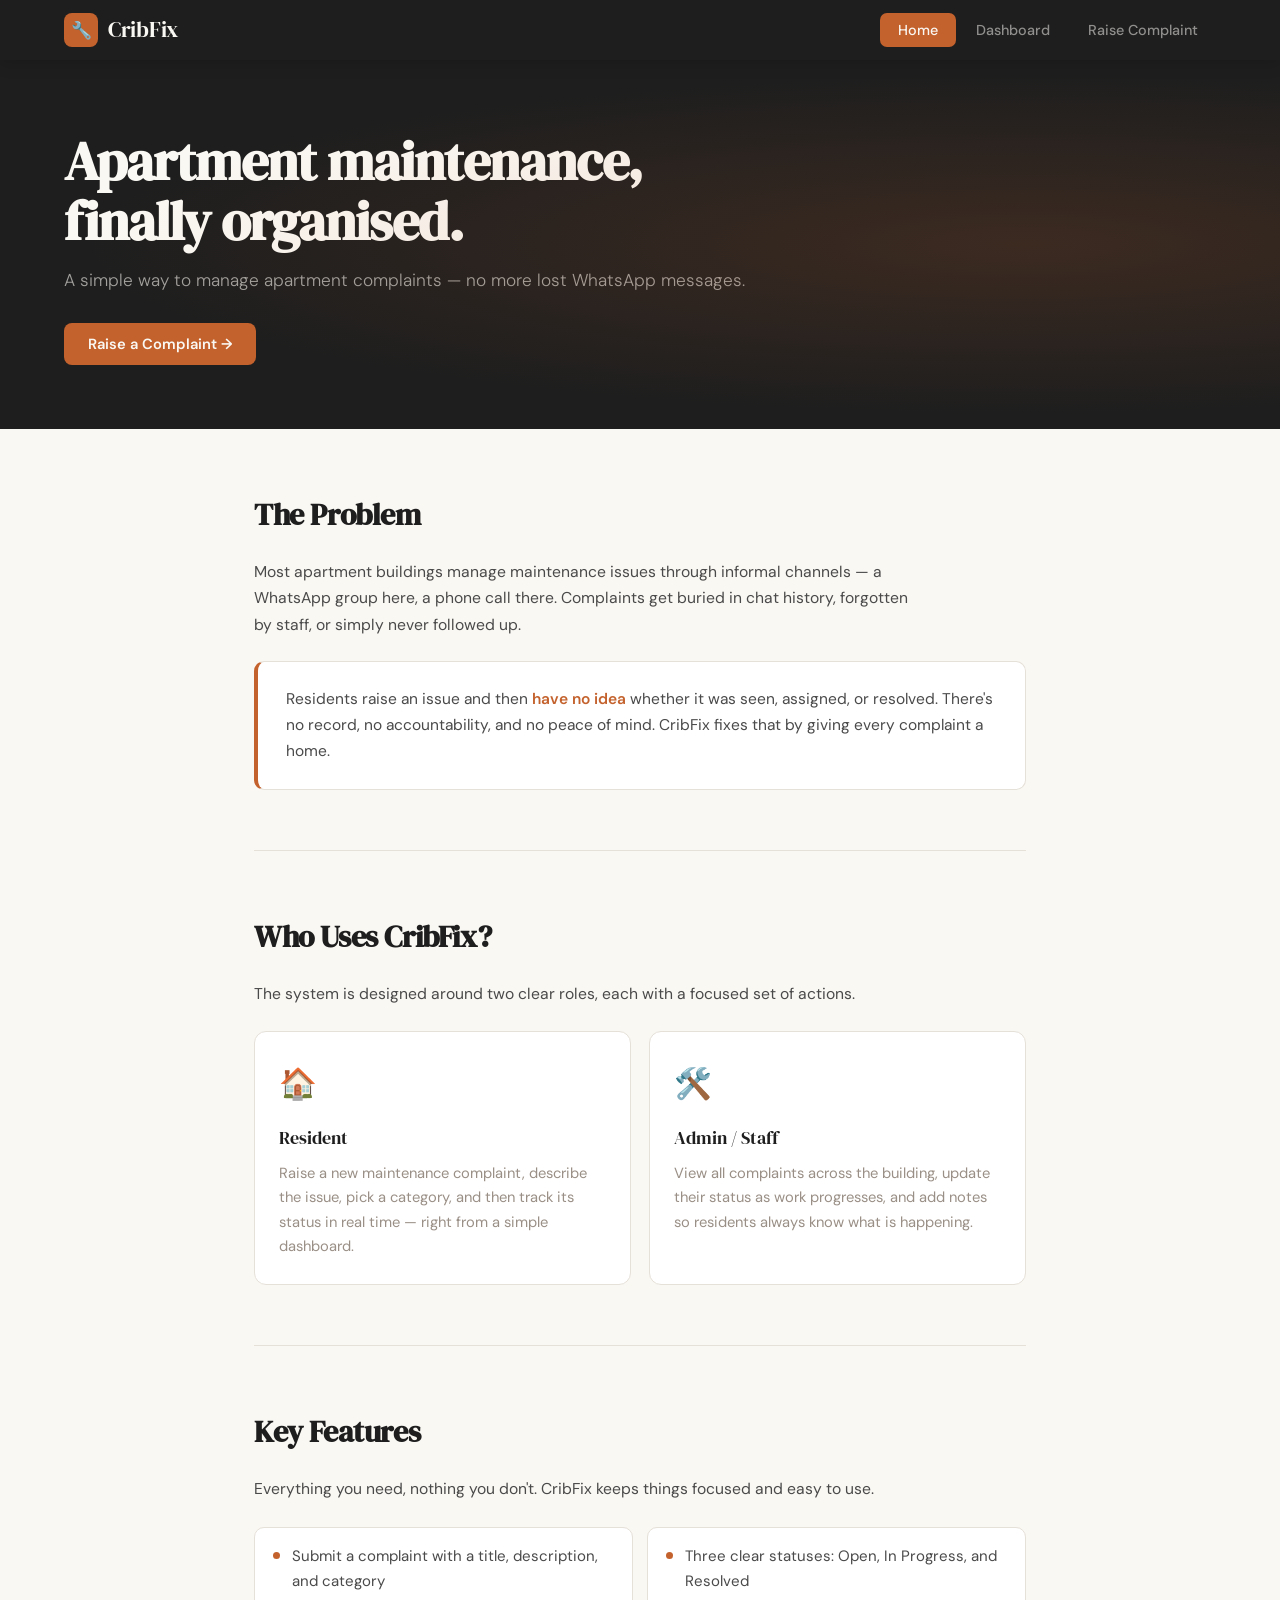
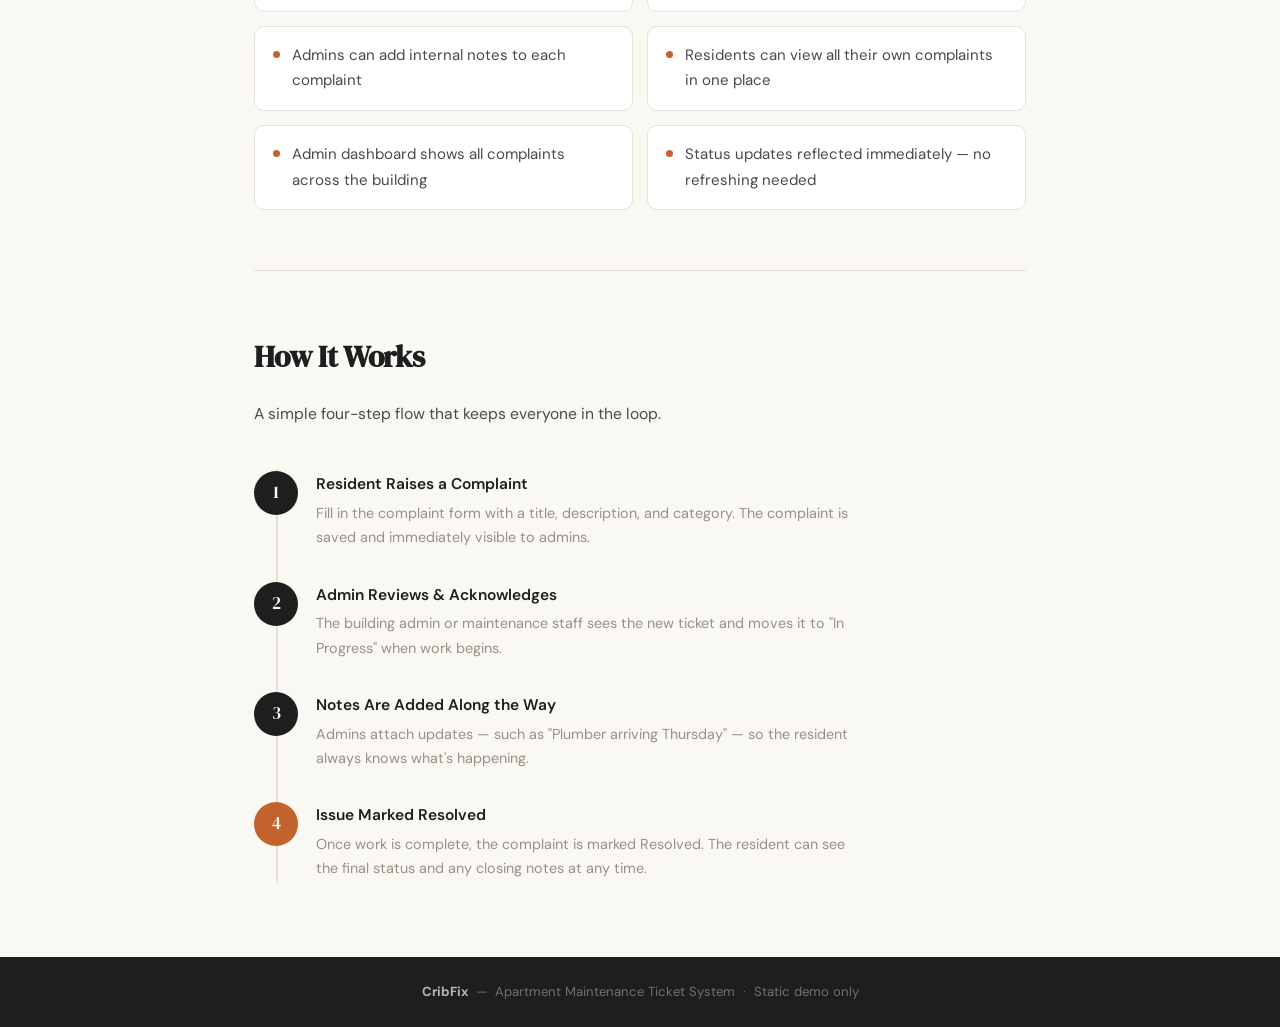
==== index.html @ f1bc872b "Update and rename .html to index.html" ====
<!DOCTYPE html>
<html lang="en">
<head>
  <meta charset="UTF-8"/>
  <meta name="viewport" content="width=device-width, initial-scale=1.0"/>
  <title>CribFix – Apartment Maintenance Ticket System</title>
  <link href="https://fonts.googleapis.com/css2?family=DM+Serif+Display:ital@0;1&family=DM+Sans:wght@300;400;500;600&display=swap" rel="stylesheet"/>
  <style>
    /* ── TOKENS ── */
    :root {
      --cream:          #FAF8F3;
      --charcoal:       #1E1E1E;
      --terracotta:     #C4622D;
      --muted:          #9A8F86;
      --light-border:   #E5E0D8;
      --white:          #ffffff;
      --open-bg:        #FFF3EE;  --open-text:     #C4622D;
      --progress-bg:    #FFF9E6;  --progress-text: #A07800;
      --resolved-bg:    #EFF7F2;  --resolved-text: #2E7D50;
      --nav-h:          60px;
    }

    *, *::before, *::after { box-sizing: border-box; margin: 0; padding: 0; }
    html { scroll-behavior: smooth; }
    body {
      font-family: 'DM Sans', sans-serif;
      background: var(--cream);
      color: var(--charcoal);
      line-height: 1.7;
      min-height: 100vh;
    }

    /* ══ STICKY TOPBAR ══ */
    .topbar {
      position: sticky; top: 0; z-index: 100;
      background: var(--charcoal);
      display: flex; align-items: center; justify-content: space-between;
      padding: 0 5%;
      height: var(--nav-h);
      box-shadow: 0 2px 16px rgba(0,0,0,0.18);
    }
    .topbar-brand {
      display: flex; align-items: center; gap: 10px;
      cursor: pointer; text-decoration: none;
    }
    .topbar-logo {
      width: 34px; height: 34px;
      background: var(--terracotta); border-radius: 8px;
      display: flex; align-items: center; justify-content: center;
      font-size: 17px; flex-shrink: 0;
    }
    .topbar-name {
      font-family: 'DM Serif Display', serif;
      font-size: 1.35rem; color: var(--cream); letter-spacing: -0.3px;
    }
    .nav-tabs { display: flex; gap: 2px; list-style: none; }
    .nav-tabs li button {
      background: none; border: none; cursor: pointer;
      font-family: 'DM Sans', sans-serif; font-size: 0.9rem; font-weight: 500;
      color: rgba(250,248,243,0.52);
      padding: 8px 18px; border-radius: 7px;
      transition: background 0.18s, color 0.18s;
    }
    .nav-tabs li button:hover { background: rgba(255,255,255,0.09); color: var(--cream); }
    .nav-tabs li button.active { background: var(--terracotta); color: var(--cream); }
    @media (max-width: 480px) {
      .nav-tabs li button { padding: 8px 11px; font-size: 0.81rem; }
      .topbar-name { font-size: 1.1rem; }
    }

    /* ══ VIEW SYSTEM ══ */
    .view { display: none; }
    .view.active { display: block; }

    /* ══ HERO ══ */
    .hero {
      background: var(--charcoal); color: var(--cream);
      padding: 72px 5% 64px; position: relative; overflow: hidden;
    }
    .hero::before {
      content: ''; position: absolute; inset: 0;
      background: radial-gradient(ellipse at 80% 50%, rgba(196,98,45,0.18) 0%, transparent 65%);
      pointer-events: none;
    }
    .hero-inner { max-width: 700px; }
    .hero h1 {
      font-family: 'DM Serif Display', serif;
      font-size: clamp(2.2rem, 5vw, 3.4rem);
      letter-spacing: -1px; line-height: 1.1; margin-bottom: 14px;
    }
    .hero-tag { font-size: 1.08rem; color: rgba(250,248,243,0.6); font-weight: 300; margin-bottom: 28px; }
    .hero-cta {
      display: inline-flex; align-items: center; gap: 8px;
      background: var(--terracotta); color: var(--cream);
      font-family: 'DM Sans', sans-serif; font-weight: 600; font-size: 0.92rem;
      padding: 11px 24px; border: none; border-radius: 8px; cursor: pointer;
      transition: opacity 0.18s, transform 0.15s;
    }
    .hero-cta:hover { opacity: 0.88; transform: translateY(-1px); }

    /* ══ SHARED WRAPPER ══ */
    .content-wrap { max-width: 900px; margin: 0 auto; padding: 0 5%; }

    /* ── SECTION BLOCK ── */
    .sect { padding: 60px 0; }
    .sect + .sect { border-top: 1px solid var(--light-border); }
    h2 {
      font-family: 'DM Serif Display', serif;
      font-size: clamp(1.45rem, 2.8vw, 1.9rem);
      color: var(--charcoal); margin-bottom: 18px; letter-spacing: -0.4px;
    }
    .sect > p, .sect-lead { color: #4A4A4A; font-size: 0.98rem; max-width: 660px; }

    /* ── PROBLEM CARD ── */
    .problem-card {
      background: var(--white);
      border: 1px solid var(--light-border); border-left: 4px solid var(--terracotta);
      border-radius: 10px; padding: 24px 28px; margin-top: 22px;
      font-size: 0.97rem; color: #4A4A4A;
    }
    .problem-card em { color: var(--terracotta); font-style: normal; font-weight: 600; }

    /* ── ROLES ── */
    .roles-grid { display: grid; grid-template-columns: 1fr 1fr; gap: 18px; margin-top: 24px; }
    @media (max-width: 560px) { .roles-grid { grid-template-columns: 1fr; } }
    .role-card {
      background: var(--white); border: 1px solid var(--light-border);
      border-radius: 12px; padding: 26px 24px;
      transition: transform 0.2s, box-shadow 0.2s;
    }
    .role-card:hover { transform: translateY(-3px); box-shadow: 0 8px 28px rgba(0,0,0,0.07); }
    .role-icon { font-size: 1.9rem; margin-bottom: 12px; }
    .role-title { font-family: 'DM Serif Display', serif; font-size: 1.15rem; color: var(--charcoal); margin-bottom: 8px; }
    .role-desc { font-size: 0.92rem; color: var(--muted); line-height: 1.65; }

    /* ── FEATURES ── */
    .features-list { list-style: none; margin-top: 24px; display: grid; grid-template-columns: 1fr 1fr; gap: 14px; }
    @media (max-width: 560px) { .features-list { grid-template-columns: 1fr; } }
    .features-list li {
      display: flex; align-items: flex-start; gap: 12px;
      background: var(--white); border: 1px solid var(--light-border);
      border-radius: 10px; padding: 16px 18px; font-size: 0.94rem; color: #4A4A4A;
    }
    .feat-dot { width: 7px; height: 7px; background: var(--terracotta); border-radius: 50%; flex-shrink: 0; margin-top: 8px; }

    /* ── HOW IT WORKS ── */
    .steps { margin-top: 28px; position: relative; }
    .steps::before {
      content: ''; position: absolute; left: 22px; top: 14px; bottom: 14px;
      width: 2px; background: var(--light-border);
    }
    .step { display: flex; align-items: flex-start; gap: 18px; padding: 16px 0; position: relative; z-index: 1; }
    .step-num {
      width: 44px; height: 44px; background: var(--charcoal); color: var(--cream);
      border-radius: 50%; display: flex; align-items: center; justify-content: center;
      font-family: 'DM Serif Display', serif; font-size: 1.05rem; flex-shrink: 0;
    }
    .step:last-child .step-num { background: var(--terracotta); }
    .step-text h3 { font-weight: 600; font-size: 0.97rem; color: var(--charcoal); margin-bottom: 3px; }
    .step-text p  { font-size: 0.9rem; color: var(--muted); max-width: 540px; }

    /* ══ COMPLAINT CARD (shared) ══ */
    .complaints-list { display: flex; flex-direction: column; gap: 12px; margin-top: 22px; }
    .complaint-card {
      display: flex; align-items: center; gap: 16px;
      background: var(--white); border: 1px solid var(--light-border);
      border-radius: 12px; padding: 18px 22px;
      transition: box-shadow 0.2s;
    }
    .complaint-card:hover { box-shadow: 0 4px 20px rgba(0,0,0,0.06); }
    .complaint-icon { font-size: 1.5rem; flex-shrink: 0; }
    .complaint-body { flex: 1; min-width: 0; }
    .complaint-title { font-weight: 600; font-size: 0.97rem; color: var(--charcoal); margin-bottom: 2px; }
    .complaint-meta  { font-size: 0.82rem; color: var(--muted); }
    .badge {
      display: inline-block; padding: 4px 12px; border-radius: 20px;
      font-size: 0.76rem; font-weight: 600; letter-spacing: 0.04em;
      flex-shrink: 0; white-space: nowrap;
    }
    .badge-open     { background: var(--open-bg);     color: var(--open-text);     }
    .badge-progress { background: var(--progress-bg); color: var(--progress-text); }
    .badge-resolved { background: var(--resolved-bg); color: var(--resolved-text); }

    /* ══ DASHBOARD ══ */
    .dash-header { padding: 36px 0 0; }
    .dash-header h2 { margin-bottom: 4px; }
    .dash-sub { font-size: 0.93rem; color: var(--muted); }

    .dash-stats { display: grid; grid-template-columns: repeat(3, 1fr); gap: 14px; margin: 28px 0 0; }
    @media (max-width: 520px) { .dash-stats { grid-template-columns: 1fr; } }
    .stat-card {
      background: var(--white); border: 1px solid var(--light-border);
      border-radius: 12px; padding: 22px 20px; text-align: center;
    }
    .stat-num { font-family: 'DM Serif Display', serif; font-size: 2.4rem; line-height: 1; margin-bottom: 6px; }
    .stat-card.s-open     .stat-num { color: var(--open-text);     }
    .stat-card.s-progress .stat-num { color: var(--progress-text); }
    .stat-card.s-resolved .stat-num { color: var(--resolved-text); }
    .stat-label { font-size: 0.82rem; color: var(--muted); font-weight: 500; letter-spacing: 0.04em; text-transform: uppercase; }

    .filter-bar { display: flex; align-items: center; gap: 8px; margin: 28px 0 0; flex-wrap: wrap; }
    .filter-label { font-size: 0.79rem; color: var(--muted); font-weight: 600; letter-spacing: 0.05em; text-transform: uppercase; margin-right: 4px; }
    .filter-btn {
      background: var(--white); border: 1px solid var(--light-border); border-radius: 20px;
      padding: 6px 16px;
      font-family: 'DM Sans', sans-serif; font-size: 0.84rem; font-weight: 500; color: var(--muted);
      cursor: pointer; transition: background 0.16s, color 0.16s, border-color 0.16s;
    }
    .filter-btn:hover { border-color: var(--terracotta); color: var(--terracotta); }
    .filter-btn.active { background: var(--charcoal); border-color: var(--charcoal); color: var(--cream); }

    .ticket-note {
      font-size: 0.81rem; color: var(--muted);
      margin-top: 5px; padding-top: 5px;
      border-top: 1px dashed var(--light-border);
    }
    .ticket-note span { color: var(--terracotta); font-weight: 600; }

    .empty-state { text-align: center; padding: 48px 0; color: var(--muted); display: none; }
    .empty-icon { font-size: 2.4rem; margin-bottom: 12px; }
    .empty-state p { font-size: 0.93rem; color: var(--muted); margin: 0 auto; }

    /* ══ RAISE COMPLAINT ══ */
    .form-wrap { padding: 48px 0 64px; }
    .form-wrap h2 { margin-bottom: 6px; }
    .form-lead { font-size: 0.95rem; color: var(--muted); margin-bottom: 28px; }

    .form-card {
      background: var(--white); border: 1px solid var(--light-border);
      border-radius: 14px; padding: 32px 32px 28px;
    }
    .form-grid { display: grid; grid-template-columns: 1fr 1fr; gap: 16px; }
    @media (max-width: 540px) { .form-grid { grid-template-columns: 1fr; } }
    .form-group { display: flex; flex-direction: column; gap: 6px; }
    .form-group.full { grid-column: 1 / -1; }
    label { font-size: 0.79rem; font-weight: 600; color: var(--muted); letter-spacing: 0.06em; text-transform: uppercase; }
    input, textarea, select {
      font-family: 'DM Sans', sans-serif; font-size: 0.95rem;
      border: 1px solid var(--light-border); border-radius: 8px;
      padding: 10px 13px; background: var(--cream); color: var(--charcoal);
      transition: border-color 0.2s; outline: none; resize: vertical;
    }
    input:focus, textarea:focus, select:focus { border-color: var(--terracotta); }
    textarea { min-height: 90px; }

    .form-footer { display: flex; align-items: center; gap: 20px; margin-top: 20px; flex-wrap: wrap; }
    .btn-submit {
      display: inline-flex; align-items: center; gap: 8px;
      background: var(--charcoal); color: var(--cream);
      font-family: 'DM Sans', sans-serif; font-size: 0.94rem; font-weight: 600;
      padding: 12px 28px; border: none; border-radius: 8px; cursor: pointer;
      letter-spacing: 0.02em; transition: background 0.2s, transform 0.15s;
    }
    .btn-submit:hover { background: var(--terracotta); transform: translateY(-1px); }
    .form-hint { font-size: 0.79rem; color: var(--muted); }

    /* Validation highlight */
    .field-error { border-color: var(--terracotta) !important; }

    /* Success banner */
    .success-banner {
      display: none; align-items: flex-start; gap: 14px;
      background: var(--resolved-bg); border: 1px solid #b6e0c8;
      border-radius: 10px; padding: 20px 24px; margin-bottom: 24px;
    }
    .success-banner.show { display: flex; }
    .success-icon { font-size: 1.6rem; flex-shrink: 0; margin-top: 2px; }
    .success-title { font-weight: 600; font-size: 0.97rem; color: #1f6b3e; margin-bottom: 3px; }
    .success-msg   { font-size: 0.88rem; color: #2e7d50; }
    .success-banner .btn-new {
      margin-top: 12px;
      display: inline-flex; align-items: center; gap: 6px;
      background: var(--charcoal); color: var(--cream);
      font-family: 'DM Sans', sans-serif; font-size: 0.84rem; font-weight: 600;
      padding: 9px 20px; border: none; border-radius: 7px; cursor: pointer;
      transition: background 0.18s;
    }
    .success-banner .btn-new:hover { background: var(--terracotta); }

    /* ══ FOOTER ══ */
    footer {
      background: var(--charcoal); color: rgba(250,248,243,0.38);
      text-align: center; padding: 24px 5%; font-size: 0.82rem;
    }
    footer strong { color: rgba(250,248,243,0.7); }
  </style>
</head>
<body>

  <!-- ══ STICKY NAV ══ -->
  <nav class="topbar">
    <div class="topbar-brand" onclick="showView('home')">
      <div class="topbar-logo">🔧</div>
      <span class="topbar-name">CribFix</span>
    </div>
    <ul class="nav-tabs">
      <li><button id="tab-home"  class="active" onclick="showView('home')">Home</button></li>
      <li><button id="tab-dash"                 onclick="showView('dash')">Dashboard</button></li>
      <li><button id="tab-raise"                onclick="showView('raise')">Raise Complaint</button></li>
    </ul>
  </nav>


  <!-- ══════════════════════════════════════
       VIEW 1 — HOME
  ══════════════════════════════════════ -->
  <div id="view-home" class="view active">

    <div class="hero">
      <div class="hero-inner">
        <h1>Apartment maintenance,<br>finally organised.</h1>
        <p class="hero-tag">A simple way to manage apartment complaints — no more lost WhatsApp messages.</p>
        <button class="hero-cta" onclick="showView('raise')">Raise a Complaint →</button>
      </div>
    </div>

    <div class="content-wrap">

      <div class="sect">
        <h2>The Problem</h2>
        <p>Most apartment buildings manage maintenance issues through informal channels — a WhatsApp group here, a phone call there. Complaints get buried in chat history, forgotten by staff, or simply never followed up.</p>
        <div class="problem-card">
          Residents raise an issue and then <em>have no idea</em> whether it was seen, assigned, or resolved. There's no record, no accountability, and no peace of mind. CribFix fixes that by giving every complaint a home.
        </div>
      </div>

      <div class="sect">
        <h2>Who Uses CribFix?</h2>
        <p>The system is designed around two clear roles, each with a focused set of actions.</p>
        <div class="roles-grid">
          <div class="role-card">
            <div class="role-icon">🏠</div>
            <div class="role-title">Resident</div>
            <p class="role-desc">Raise a new maintenance complaint, describe the issue, pick a category, and then track its status in real time — right from a simple dashboard.</p>
          </div>
          <div class="role-card">
            <div class="role-icon">🛠️</div>
            <div class="role-title">Admin / Staff</div>
            <p class="role-desc">View all complaints across the building, update their status as work progresses, and add notes so residents always know what is happening.</p>
          </div>
        </div>
      </div>

      <div class="sect">
        <h2>Key Features</h2>
        <p>Everything you need, nothing you don't. CribFix keeps things focused and easy to use.</p>
        <ul class="features-list">
          <li><span class="feat-dot"></span>Submit a complaint with a title, description, and category</li>
          <li><span class="feat-dot"></span>Three clear statuses: Open, In Progress, and Resolved</li>
          <li><span class="feat-dot"></span>Admins can add internal notes to each complaint</li>
          <li><span class="feat-dot"></span>Residents can view all their own complaints in one place</li>
          <li><span class="feat-dot"></span>Admin dashboard shows all complaints across the building</li>
          <li><span class="feat-dot"></span>Status updates reflected immediately — no refreshing needed</li>
        </ul>
      </div>

      <div class="sect">
        <h2>How It Works</h2>
        <p>A simple four-step flow that keeps everyone in the loop.</p>
        <div class="steps">
          <div class="step">
            <div class="step-num">1</div>
            <div class="step-text">
              <h3>Resident Raises a Complaint</h3>
              <p>Fill in the complaint form with a title, description, and category. The complaint is saved and immediately visible to admins.</p>
            </div>
          </div>
          <div class="step">
            <div class="step-num">2</div>
            <div class="step-text">
              <h3>Admin Reviews &amp; Acknowledges</h3>
              <p>The building admin or maintenance staff sees the new ticket and moves it to "In Progress" when work begins.</p>
            </div>
          </div>
          <div class="step">
            <div class="step-num">3</div>
            <div class="step-text">
              <h3>Notes Are Added Along the Way</h3>
              <p>Admins attach updates — such as "Plumber arriving Thursday" — so the resident always knows what's happening.</p>
            </div>
          </div>
          <div class="step">
            <div class="step-num">4</div>
            <div class="step-text">
              <h3>Issue Marked Resolved</h3>
              <p>Once work is complete, the complaint is marked Resolved. The resident can see the final status and any closing notes at any time.</p>
            </div>
          </div>
        </div>
      </div>

    </div><!-- /content-wrap -->
  </div><!-- /view-home -->


  <!-- ══════════════════════════════════════
       VIEW 2 — DASHBOARD
  ══════════════════════════════════════ -->
  <div id="view-dash" class="view">
    <div class="content-wrap">

      <div class="dash-header">
        <h2>Complaints Dashboard</h2>
        <p class="dash-sub">All tickets raised across the building — filter by status below.</p>
      </div>

      <!-- Summary stats -->
      <div class="dash-stats">
        <div class="stat-card s-open">
          <div class="stat-num">3</div>
          <div class="stat-label">Open</div>
        </div>
        <div class="stat-card s-progress">
          <div class="stat-num">2</div>
          <div class="stat-label">In Progress</div>
        </div>
        <div class="stat-card s-resolved">
          <div class="stat-num">2</div>
          <div class="stat-label">Resolved</div>
        </div>
      </div>

      <!-- Filter bar -->
      <div class="filter-bar">
        <span class="filter-label">Filter:</span>
        <button class="filter-btn active" onclick="filterTickets('all', this)">All</button>
        <button class="filter-btn" onclick="filterTickets('open', this)">Open</button>
        <button class="filter-btn" onclick="filterTickets('progress', this)">In Progress</button>
        <button class="filter-btn" onclick="filterTickets('resolved', this)">Resolved</button>
      </div>

      <!-- Ticket list -->
      <div id="ticket-list" class="complaints-list" style="margin-bottom: 64px;">

        <div class="complaint-card" data-status="open">
          <div class="complaint-icon">💧</div>
          <div class="complaint-body">
            <div class="complaint-title">Water leakage in bathroom ceiling</div>
            <div class="complaint-meta">Flat A-101 &nbsp;·&nbsp; Plumbing &nbsp;·&nbsp; Raised 2 days ago</div>
          </div>
          <span class="badge badge-open">Open</span>
        </div>

        <div class="complaint-card" data-status="progress">
          <div class="complaint-icon">🛗</div>
          <div class="complaint-body">
            <div class="complaint-title">Lift making grinding noise on 3rd floor</div>
            <div class="complaint-meta">Flat C-305 &nbsp;·&nbsp; Lift / Elevator &nbsp;·&nbsp; Raised 5 days ago</div>
            <div class="ticket-note"><span>Admin note:</span> Technician scheduled for Friday morning.</div>
          </div>
          <span class="badge badge-progress">In Progress</span>
        </div>

        <div class="complaint-card" data-status="resolved">
          <div class="complaint-icon">💡</div>
          <div class="complaint-body">
            <div class="complaint-title">Corridor light not working on 2nd floor</div>
            <div class="complaint-meta">Flat B-202 &nbsp;·&nbsp; Electrical &nbsp;·&nbsp; Raised 10 days ago</div>
            <div class="ticket-note"><span>Admin note:</span> Bulb replaced on 6 Apr. Closed.</div>
          </div>
          <span class="badge badge-resolved">Resolved</span>
        </div>

        <div class="complaint-card" data-status="open">
          <div class="complaint-icon">🐜</div>
          <div class="complaint-body">
            <div class="complaint-title">Ant infestation near the stairwell entrance</div>
            <div class="complaint-meta">Flat D-401 &nbsp;·&nbsp; Pest Control &nbsp;·&nbsp; Raised 1 day ago</div>
          </div>
          <span class="badge badge-open">Open</span>
        </div>

        <div class="complaint-card" data-status="progress">
          <div class="complaint-icon">🚰</div>
          <div class="complaint-body">
            <div class="complaint-title">Low water pressure on 4th floor taps</div>
            <div class="complaint-meta">Flat E-403 &nbsp;·&nbsp; Plumbing &nbsp;·&nbsp; Raised 3 days ago</div>
            <div class="ticket-note"><span>Admin note:</span> Checking the pump room today.</div>
          </div>
          <span class="badge badge-progress">In Progress</span>
        </div>

        <div class="complaint-card" data-status="resolved">
          <div class="complaint-icon">🚪</div>
          <div class="complaint-body">
            <div class="complaint-title">Main gate intercom not ringing</div>
            <div class="complaint-meta">Flat F-102 &nbsp;·&nbsp; Common Area &nbsp;·&nbsp; Raised 8 days ago</div>
            <div class="ticket-note"><span>Admin note:</span> Wiring fixed by electrician. Verified working.</div>
          </div>
          <span class="badge badge-resolved">Resolved</span>
        </div>

        <div class="complaint-card" data-status="open">
          <div class="complaint-icon">🌧️</div>
          <div class="complaint-body">
            <div class="complaint-title">Roof terrace drain blocked after rain</div>
            <div class="complaint-meta">Flat G-501 &nbsp;·&nbsp; Common Area &nbsp;·&nbsp; Raised today</div>
          </div>
          <span class="badge badge-open">Open</span>
        </div>

        <!-- empty state -->
        <div class="empty-state" id="empty-state">
          <div class="empty-icon">🗂️</div>
          <p>No complaints match this filter.</p>
        </div>

      </div>
    </div>
  </div><!-- /view-dash -->


  <!-- ══════════════════════════════════════
       VIEW 3 — RAISE COMPLAINT
  ══════════════════════════════════════ -->
  <div id="view-raise" class="view">
    <div class="content-wrap">
      <div class="form-wrap">
        <h2>Raise a Complaint</h2>
        <p class="form-lead">Fill in the details below and your complaint will be logged and assigned to the maintenance team.</p>

        <!-- Success banner -->
        <div class="success-banner" id="success-banner">
          <div class="success-icon">✅</div>
          <div>
            <div class="success-title">Complaint submitted successfully!</div>
            <p class="success-msg">Your ticket has been logged. The admin team will review it shortly. Track its progress from the Dashboard.</p>
            <button class="btn-new" onclick="resetForm()">+ Raise another complaint</button>
          </div>
        </div>

        <!-- Form -->
        <div class="form-card" id="complaint-form-card">
          <div class="form-grid">
            <div class="form-group full">
              <label>Complaint Title</label>
              <input id="f-title" type="text" placeholder="e.g. Water leakage in bathroom ceiling"/>
            </div>
            <div class="form-group">
              <label>Category</label>
              <select id="f-cat">
                <option value="">— Select a category —</option>
                <option>Plumbing</option>
                <option>Electrical</option>
                <option>Lift / Elevator</option>
                <option>Common Area</option>
                <option>Pest Control</option>
                <option>Other</option>
              </select>
            </div>
            <div class="form-group">
              <label>Flat / Unit Number</label>
              <input id="f-flat" type="text" placeholder="e.g. B-204"/>
            </div>
            <div class="form-group full">
              <label>Priority</label>
              <select id="f-priority">
                <option>Low — Can wait a few days</option>
                <option>Medium — Needs attention soon</option>
                <option>High — Urgent issue</option>
              </select>
            </div>
            <div class="form-group full">
              <label>Description</label>
              <textarea id="f-desc" placeholder="Describe the issue — when it started, how severe it is, and anything else that might help the team..."></textarea>
            </div>
          </div>
          <div class="form-footer">
            <button class="btn-submit" onclick="submitComplaint()">Submit Complaint →</button>
            <span class="form-hint">All fields are required.</span>
          </div>
        </div>

      </div>
    </div>
  </div><!-- /view-raise -->


  <!-- ══ FOOTER ══ -->
  <footer>
    <strong>CribFix</strong> &nbsp;—&nbsp; Apartment Maintenance Ticket System &nbsp;·&nbsp; Static demo only
  </footer>


  <!-- ══ JAVASCRIPT ══ -->
  <script>
    /* ── View Switcher ── */
    function showView(id) {
      document.querySelectorAll('.view').forEach(v => v.classList.remove('active'));
      document.querySelectorAll('.nav-tabs button').forEach(b => b.classList.remove('active'));
      document.getElementById('view-' + id).classList.add('active');
      document.getElementById('tab-' + id).classList.add('active');
      window.scrollTo({ top: 0, behavior: 'smooth' });
    }

    /* ── Dashboard Filter ── */
    function filterTickets(status, btn) {
      document.querySelectorAll('.filter-btn').forEach(b => b.classList.remove('active'));
      btn.classList.add('active');

      const cards = document.querySelectorAll('#ticket-list .complaint-card');
      let visible = 0;
      cards.forEach(card => {
        const show = status === 'all' || card.dataset.status === status;
        card.style.display = show ? 'flex' : 'none';
        if (show) visible++;
      });
      document.getElementById('empty-state').style.display = visible === 0 ? 'block' : 'none';
    }

    /* ── Form Validation & Submit ── */
    function submitComplaint() {
      const fields = [
        document.getElementById('f-title'),
        document.getElementById('f-cat'),
        document.getElementById('f-flat'),
        document.getElementById('f-desc'),
      ];

      let valid = true;
      fields.forEach(f => {
        f.classList.remove('field-error');
        if (!f.value.trim()) { f.classList.add('field-error'); valid = false; }
      });

      if (!valid) {
        // scroll first error into view
        const first = fields.find(f => !f.value.trim());
        if (first) first.focus();
        return;
      }

      // Show success
      document.getElementById('complaint-form-card').style.display = 'none';
      document.getElementById('success-banner').classList.add('show');
      window.scrollTo({ top: 0, behavior: 'smooth' });
    }

    /* ── Reset form after new submission ── */
    function resetForm() {
      ['f-title','f-cat','f-flat','f-desc'].forEach(id => {
        document.getElementById(id).value = '';
        document.getElementById(id).classList.remove('field-error');
      });
      document.getElementById('f-priority').selectedIndex = 0;
      document.getElementById('complaint-form-card').style.display = 'block';
      document.getElementById('success-banner').classList.remove('show');
    }
  </script>

</body>
</html>
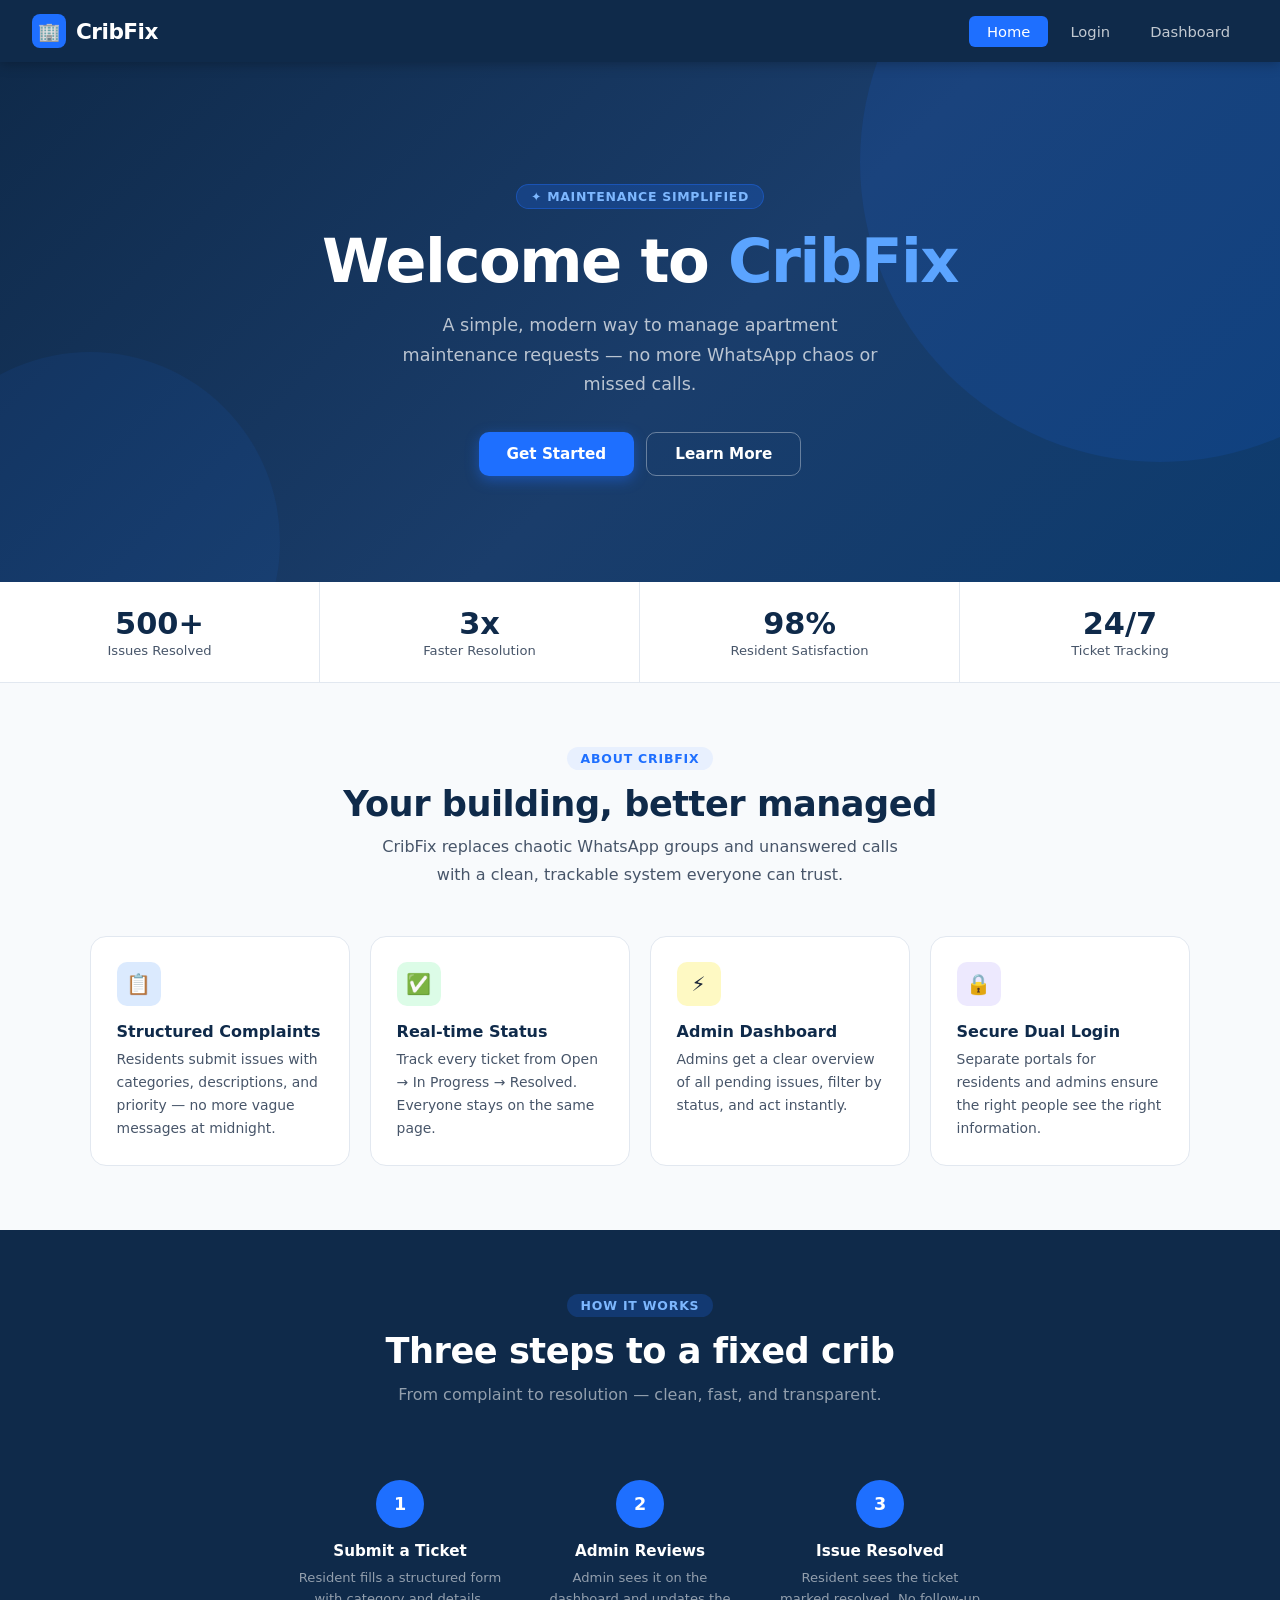
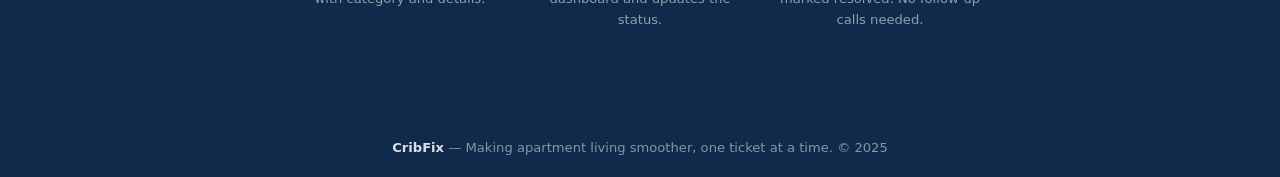
==== commit ffb1fd39: "Update index.html" ====
--- a/index.html
+++ b/index.html
@@ -1,652 +1,641 @@
 <!DOCTYPE html>
 <html lang="en">
 <head>
-  <meta charset="UTF-8"/>
-  <meta name="viewport" content="width=device-width, initial-scale=1.0"/>
-  <title>CribFix – Apartment Maintenance Ticket System</title>
-  <link href="https://fonts.googleapis.com/css2?family=DM+Serif+Display:ital@0;1&family=DM+Sans:wght@300;400;500;600&display=swap" rel="stylesheet"/>
-  <style>
-    /* ── TOKENS ── */
-    :root {
-      --cream:          #FAF8F3;
-      --charcoal:       #1E1E1E;
-      --terracotta:     #C4622D;
-      --muted:          #9A8F86;
-      --light-border:   #E5E0D8;
-      --white:          #ffffff;
-      --open-bg:        #FFF3EE;  --open-text:     #C4622D;
-      --progress-bg:    #FFF9E6;  --progress-text: #A07800;
-      --resolved-bg:    #EFF7F2;  --resolved-text: #2E7D50;
-      --nav-h:          60px;
-    }
-
-    *, *::before, *::after { box-sizing: border-box; margin: 0; padding: 0; }
-    html { scroll-behavior: smooth; }
-    body {
-      font-family: 'DM Sans', sans-serif;
-      background: var(--cream);
-      color: var(--charcoal);
-      line-height: 1.7;
-      min-height: 100vh;
-    }
-
-    /* ══ STICKY TOPBAR ══ */
-    .topbar {
-      position: sticky; top: 0; z-index: 100;
-      background: var(--charcoal);
-      display: flex; align-items: center; justify-content: space-between;
-      padding: 0 5%;
-      height: var(--nav-h);
-      box-shadow: 0 2px 16px rgba(0,0,0,0.18);
-    }
-    .topbar-brand {
-      display: flex; align-items: center; gap: 10px;
-      cursor: pointer; text-decoration: none;
-    }
-    .topbar-logo {
-      width: 34px; height: 34px;
-      background: var(--terracotta); border-radius: 8px;
-      display: flex; align-items: center; justify-content: center;
-      font-size: 17px; flex-shrink: 0;
-    }
-    .topbar-name {
-      font-family: 'DM Serif Display', serif;
-      font-size: 1.35rem; color: var(--cream); letter-spacing: -0.3px;
-    }
-    .nav-tabs { display: flex; gap: 2px; list-style: none; }
-    .nav-tabs li button {
-      background: none; border: none; cursor: pointer;
-      font-family: 'DM Sans', sans-serif; font-size: 0.9rem; font-weight: 500;
-      color: rgba(250,248,243,0.52);
-      padding: 8px 18px; border-radius: 7px;
-      transition: background 0.18s, color 0.18s;
-    }
-    .nav-tabs li button:hover { background: rgba(255,255,255,0.09); color: var(--cream); }
-    .nav-tabs li button.active { background: var(--terracotta); color: var(--cream); }
-    @media (max-width: 480px) {
-      .nav-tabs li button { padding: 8px 11px; font-size: 0.81rem; }
-      .topbar-name { font-size: 1.1rem; }
-    }
-
-    /* ══ VIEW SYSTEM ══ */
-    .view { display: none; }
-    .view.active { display: block; }
-
-    /* ══ HERO ══ */
-    .hero {
-      background: var(--charcoal); color: var(--cream);
-      padding: 72px 5% 64px; position: relative; overflow: hidden;
-    }
-    .hero::before {
-      content: ''; position: absolute; inset: 0;
-      background: radial-gradient(ellipse at 80% 50%, rgba(196,98,45,0.18) 0%, transparent 65%);
-      pointer-events: none;
-    }
-    .hero-inner { max-width: 700px; }
-    .hero h1 {
-      font-family: 'DM Serif Display', serif;
-      font-size: clamp(2.2rem, 5vw, 3.4rem);
-      letter-spacing: -1px; line-height: 1.1; margin-bottom: 14px;
-    }
-    .hero-tag { font-size: 1.08rem; color: rgba(250,248,243,0.6); font-weight: 300; margin-bottom: 28px; }
-    .hero-cta {
-      display: inline-flex; align-items: center; gap: 8px;
-      background: var(--terracotta); color: var(--cream);
-      font-family: 'DM Sans', sans-serif; font-weight: 600; font-size: 0.92rem;
-      padding: 11px 24px; border: none; border-radius: 8px; cursor: pointer;
-      transition: opacity 0.18s, transform 0.15s;
-    }
-    .hero-cta:hover { opacity: 0.88; transform: translateY(-1px); }
-
-    /* ══ SHARED WRAPPER ══ */
-    .content-wrap { max-width: 900px; margin: 0 auto; padding: 0 5%; }
-
-    /* ── SECTION BLOCK ── */
-    .sect { padding: 60px 0; }
-    .sect + .sect { border-top: 1px solid var(--light-border); }
-    h2 {
-      font-family: 'DM Serif Display', serif;
-      font-size: clamp(1.45rem, 2.8vw, 1.9rem);
-      color: var(--charcoal); margin-bottom: 18px; letter-spacing: -0.4px;
-    }
-    .sect > p, .sect-lead { color: #4A4A4A; font-size: 0.98rem; max-width: 660px; }
-
-    /* ── PROBLEM CARD ── */
-    .problem-card {
-      background: var(--white);
-      border: 1px solid var(--light-border); border-left: 4px solid var(--terracotta);
-      border-radius: 10px; padding: 24px 28px; margin-top: 22px;
-      font-size: 0.97rem; color: #4A4A4A;
-    }
-    .problem-card em { color: var(--terracotta); font-style: normal; font-weight: 600; }
-
-    /* ── ROLES ── */
-    .roles-grid { display: grid; grid-template-columns: 1fr 1fr; gap: 18px; margin-top: 24px; }
-    @media (max-width: 560px) { .roles-grid { grid-template-columns: 1fr; } }
-    .role-card {
-      background: var(--white); border: 1px solid var(--light-border);
-      border-radius: 12px; padding: 26px 24px;
-      transition: transform 0.2s, box-shadow 0.2s;
-    }
-    .role-card:hover { transform: translateY(-3px); box-shadow: 0 8px 28px rgba(0,0,0,0.07); }
-    .role-icon { font-size: 1.9rem; margin-bottom: 12px; }
-    .role-title { font-family: 'DM Serif Display', serif; font-size: 1.15rem; color: var(--charcoal); margin-bottom: 8px; }
-    .role-desc { font-size: 0.92rem; color: var(--muted); line-height: 1.65; }
-
-    /* ── FEATURES ── */
-    .features-list { list-style: none; margin-top: 24px; display: grid; grid-template-columns: 1fr 1fr; gap: 14px; }
-    @media (max-width: 560px) { .features-list { grid-template-columns: 1fr; } }
-    .features-list li {
-      display: flex; align-items: flex-start; gap: 12px;
-      background: var(--white); border: 1px solid var(--light-border);
-      border-radius: 10px; padding: 16px 18px; font-size: 0.94rem; color: #4A4A4A;
-    }
-    .feat-dot { width: 7px; height: 7px; background: var(--terracotta); border-radius: 50%; flex-shrink: 0; margin-top: 8px; }
-
-    /* ── HOW IT WORKS ── */
-    .steps { margin-top: 28px; position: relative; }
-    .steps::before {
-      content: ''; position: absolute; left: 22px; top: 14px; bottom: 14px;
-      width: 2px; background: var(--light-border);
-    }
-    .step { display: flex; align-items: flex-start; gap: 18px; padding: 16px 0; position: relative; z-index: 1; }
-    .step-num {
-      width: 44px; height: 44px; background: var(--charcoal); color: var(--cream);
-      border-radius: 50%; display: flex; align-items: center; justify-content: center;
-      font-family: 'DM Serif Display', serif; font-size: 1.05rem; flex-shrink: 0;
-    }
-    .step:last-child .step-num { background: var(--terracotta); }
-    .step-text h3 { font-weight: 600; font-size: 0.97rem; color: var(--charcoal); margin-bottom: 3px; }
-    .step-text p  { font-size: 0.9rem; color: var(--muted); max-width: 540px; }
-
-    /* ══ COMPLAINT CARD (shared) ══ */
-    .complaints-list { display: flex; flex-direction: column; gap: 12px; margin-top: 22px; }
-    .complaint-card {
-      display: flex; align-items: center; gap: 16px;
-      background: var(--white); border: 1px solid var(--light-border);
-      border-radius: 12px; padding: 18px 22px;
-      transition: box-shadow 0.2s;
-    }
-    .complaint-card:hover { box-shadow: 0 4px 20px rgba(0,0,0,0.06); }
-    .complaint-icon { font-size: 1.5rem; flex-shrink: 0; }
-    .complaint-body { flex: 1; min-width: 0; }
-    .complaint-title { font-weight: 600; font-size: 0.97rem; color: var(--charcoal); margin-bottom: 2px; }
-    .complaint-meta  { font-size: 0.82rem; color: var(--muted); }
-    .badge {
-      display: inline-block; padding: 4px 12px; border-radius: 20px;
-      font-size: 0.76rem; font-weight: 600; letter-spacing: 0.04em;
-      flex-shrink: 0; white-space: nowrap;
-    }
-    .badge-open     { background: var(--open-bg);     color: var(--open-text);     }
-    .badge-progress { background: var(--progress-bg); color: var(--progress-text); }
-    .badge-resolved { background: var(--resolved-bg); color: var(--resolved-text); }
-
-    /* ══ DASHBOARD ══ */
-    .dash-header { padding: 36px 0 0; }
-    .dash-header h2 { margin-bottom: 4px; }
-    .dash-sub { font-size: 0.93rem; color: var(--muted); }
-
-    .dash-stats { display: grid; grid-template-columns: repeat(3, 1fr); gap: 14px; margin: 28px 0 0; }
-    @media (max-width: 520px) { .dash-stats { grid-template-columns: 1fr; } }
-    .stat-card {
-      background: var(--white); border: 1px solid var(--light-border);
-      border-radius: 12px; padding: 22px 20px; text-align: center;
-    }
-    .stat-num { font-family: 'DM Serif Display', serif; font-size: 2.4rem; line-height: 1; margin-bottom: 6px; }
-    .stat-card.s-open     .stat-num { color: var(--open-text);     }
-    .stat-card.s-progress .stat-num { color: var(--progress-text); }
-    .stat-card.s-resolved .stat-num { color: var(--resolved-text); }
-    .stat-label { font-size: 0.82rem; color: var(--muted); font-weight: 500; letter-spacing: 0.04em; text-transform: uppercase; }
-
-    .filter-bar { display: flex; align-items: center; gap: 8px; margin: 28px 0 0; flex-wrap: wrap; }
-    .filter-label { font-size: 0.79rem; color: var(--muted); font-weight: 600; letter-spacing: 0.05em; text-transform: uppercase; margin-right: 4px; }
-    .filter-btn {
-      background: var(--white); border: 1px solid var(--light-border); border-radius: 20px;
-      padding: 6px 16px;
-      font-family: 'DM Sans', sans-serif; font-size: 0.84rem; font-weight: 500; color: var(--muted);
-      cursor: pointer; transition: background 0.16s, color 0.16s, border-color 0.16s;
-    }
-    .filter-btn:hover { border-color: var(--terracotta); color: var(--terracotta); }
-    .filter-btn.active { background: var(--charcoal); border-color: var(--charcoal); color: var(--cream); }
-
-    .ticket-note {
-      font-size: 0.81rem; color: var(--muted);
-      margin-top: 5px; padding-top: 5px;
-      border-top: 1px dashed var(--light-border);
-    }
-    .ticket-note span { color: var(--terracotta); font-weight: 600; }
-
-    .empty-state { text-align: center; padding: 48px 0; color: var(--muted); display: none; }
-    .empty-icon { font-size: 2.4rem; margin-bottom: 12px; }
-    .empty-state p { font-size: 0.93rem; color: var(--muted); margin: 0 auto; }
-
-    /* ══ RAISE COMPLAINT ══ */
-    .form-wrap { padding: 48px 0 64px; }
-    .form-wrap h2 { margin-bottom: 6px; }
-    .form-lead { font-size: 0.95rem; color: var(--muted); margin-bottom: 28px; }
-
-    .form-card {
-      background: var(--white); border: 1px solid var(--light-border);
-      border-radius: 14px; padding: 32px 32px 28px;
-    }
-    .form-grid { display: grid; grid-template-columns: 1fr 1fr; gap: 16px; }
-    @media (max-width: 540px) { .form-grid { grid-template-columns: 1fr; } }
-    .form-group { display: flex; flex-direction: column; gap: 6px; }
-    .form-group.full { grid-column: 1 / -1; }
-    label { font-size: 0.79rem; font-weight: 600; color: var(--muted); letter-spacing: 0.06em; text-transform: uppercase; }
-    input, textarea, select {
-      font-family: 'DM Sans', sans-serif; font-size: 0.95rem;
-      border: 1px solid var(--light-border); border-radius: 8px;
-      padding: 10px 13px; background: var(--cream); color: var(--charcoal);
-      transition: border-color 0.2s; outline: none; resize: vertical;
-    }
-    input:focus, textarea:focus, select:focus { border-color: var(--terracotta); }
-    textarea { min-height: 90px; }
-
-    .form-footer { display: flex; align-items: center; gap: 20px; margin-top: 20px; flex-wrap: wrap; }
-    .btn-submit {
-      display: inline-flex; align-items: center; gap: 8px;
-      background: var(--charcoal); color: var(--cream);
-      font-family: 'DM Sans', sans-serif; font-size: 0.94rem; font-weight: 600;
-      padding: 12px 28px; border: none; border-radius: 8px; cursor: pointer;
-      letter-spacing: 0.02em; transition: background 0.2s, transform 0.15s;
-    }
-    .btn-submit:hover { background: var(--terracotta); transform: translateY(-1px); }
-    .form-hint { font-size: 0.79rem; color: var(--muted); }
-
-    /* Validation highlight */
-    .field-error { border-color: var(--terracotta) !important; }
-
-    /* Success banner */
-    .success-banner {
-      display: none; align-items: flex-start; gap: 14px;
-      background: var(--resolved-bg); border: 1px solid #b6e0c8;
-      border-radius: 10px; padding: 20px 24px; margin-bottom: 24px;
-    }
-    .success-banner.show { display: flex; }
-    .success-icon { font-size: 1.6rem; flex-shrink: 0; margin-top: 2px; }
-    .success-title { font-weight: 600; font-size: 0.97rem; color: #1f6b3e; margin-bottom: 3px; }
-    .success-msg   { font-size: 0.88rem; color: #2e7d50; }
-    .success-banner .btn-new {
-      margin-top: 12px;
-      display: inline-flex; align-items: center; gap: 6px;
-      background: var(--charcoal); color: var(--cream);
-      font-family: 'DM Sans', sans-serif; font-size: 0.84rem; font-weight: 600;
-      padding: 9px 20px; border: none; border-radius: 7px; cursor: pointer;
-      transition: background 0.18s;
-    }
-    .success-banner .btn-new:hover { background: var(--terracotta); }
-
-    /* ══ FOOTER ══ */
-    footer {
-      background: var(--charcoal); color: rgba(250,248,243,0.38);
-      text-align: center; padding: 24px 5%; font-size: 0.82rem;
-    }
-    footer strong { color: rgba(250,248,243,0.7); }
-  </style>
+<meta charset="UTF-8"/>
+<meta name="viewport" content="width=device-width,initial-scale=1.0"/>
+<title>CribFix — Apartment Maintenance Made Simple</title>
+<style>
+*,*::before,*::after{box-sizing:border-box;margin:0;padding:0}
+html{scroll-behavior:smooth}
+body{font-family:'Segoe UI',system-ui,sans-serif;background:#f0f4f8;color:#1e293b;min-height:100vh}
+a{text-decoration:none;color:inherit}
+ul{list-style:none}
+input,select,textarea,button{font-family:inherit;font-size:1rem}
+
+/* VARIABLES */
+:root{
+  --navy:#0f2a4a;
+  --navy2:#1a3d6b;
+  --blue:#1e6fff;
+  --blue-lt:#e8f0fe;
+  --slate:#475569;
+  --white:#ffffff;
+  --surface:#f8fafc;
+  --border:#e2e8f0;
+  --r-sm:6px;
+  --r-md:10px;
+  --r-lg:16px;
+  --shadow:0 1px 4px rgba(0,0,0,.08),0 4px 16px rgba(0,0,0,.06);
+  --shadow-lg:0 8px 32px rgba(15,42,74,.14);
+}
+
+/* NAVBAR */
+.navbar{
+  position:sticky;top:0;z-index:100;
+  background:#0f2a4a;
+  display:flex;align-items:center;justify-content:space-between;
+  padding:0 2rem;height:62px;
+  box-shadow:0 2px 12px rgba(0,0,0,.25);
+}
+.navbar-brand{
+  display:flex;align-items:center;gap:10px;
+  font-size:1.35rem;font-weight:700;color:#fff;letter-spacing:-.5px;
+}
+.brand-icon{
+  width:34px;height:34px;border-radius:8px;
+  background:#1e6fff;
+  display:flex;align-items:center;justify-content:center;font-size:18px;
+}
+.navbar-links{display:flex;gap:4px}
+.nav-link{
+  padding:7px 18px;border-radius:6px;
+  color:rgba(255,255,255,.75);font-size:.92rem;font-weight:500;cursor:pointer;
+  transition:background .2s,color .2s;
+}
+.nav-link:hover{background:rgba(255,255,255,.12);color:#fff}
+.nav-link.active{background:#1e6fff;color:#fff}
+.hamburger{display:none;background:none;border:none;cursor:pointer;padding:6px}
+.hamburger span{display:block;width:22px;height:2px;background:#fff;margin:5px 0;border-radius:2px}
+
+/* PAGES */
+.page{display:none;min-height:calc(100vh - 62px)}
+.page.active{display:block}
+.login-page.active{display:flex}
+
+/* ── HOME ── */
+.hero{
+  position:relative;overflow:hidden;min-height:520px;
+  display:flex;align-items:center;justify-content:center;
+  background:linear-gradient(135deg,#0f2a4a 0%,#1a3d6b 55%,#0d3b6e 100%);
+  text-align:center;padding:4rem 2rem 3rem;
+}
+.hero::before{
+  content:'';position:absolute;width:600px;height:600px;border-radius:50%;
+  background:rgba(30,111,255,.12);top:-200px;right:-180px;
+}
+.hero::after{
+  content:'';position:absolute;width:380px;height:380px;border-radius:50%;
+  background:rgba(30,111,255,.08);bottom:-150px;left:-100px;
+}
+.hero-inner{position:relative;z-index:1;max-width:640px}
+.hero-badge{
+  display:inline-block;margin-bottom:1.2rem;
+  background:rgba(30,111,255,.22);color:#7eb8ff;
+  border:1px solid rgba(30,111,255,.4);
+  padding:4px 14px;border-radius:20px;font-size:.78rem;font-weight:700;
+  letter-spacing:.7px;text-transform:uppercase;
+}
+.hero h1{
+  font-size:clamp(2.2rem,6vw,3.8rem);font-weight:800;color:#fff;
+  letter-spacing:-1.5px;line-height:1.1;margin-bottom:1rem;
+}
+.hero h1 span{color:#5ba4ff}
+.hero p{font-size:1.1rem;color:rgba(255,255,255,.7);line-height:1.7;margin-bottom:2rem;max-width:480px;margin-inline:auto}
+.hero-btns{display:flex;gap:12px;justify-content:center;flex-wrap:wrap}
+.btn-pri{
+  background:#1e6fff;color:#fff;
+  padding:12px 28px;border-radius:10px;font-weight:700;border:none;cursor:pointer;font-size:.95rem;
+  box-shadow:0 4px 14px rgba(30,111,255,.45);transition:background .18s,transform .12s;
+}
+.btn-pri:hover{background:#0f5ce8;transform:translateY(-2px)}
+.btn-out{
+  background:transparent;color:#fff;
+  padding:12px 28px;border-radius:10px;font-weight:700;cursor:pointer;font-size:.95rem;
+  border:1.5px solid rgba(255,255,255,.35);transition:background .18s,border-color .18s;
+}
+.btn-out:hover{background:rgba(255,255,255,.1);border-color:rgba(255,255,255,.7)}
+
+.stats-strip{
+  background:#fff;border-bottom:1px solid #e2e8f0;
+  display:grid;grid-template-columns:repeat(auto-fit,minmax(160px,1fr));
+}
+.stat-item{padding:1.5rem 2rem;text-align:center;border-right:1px solid #e2e8f0}
+.stat-item:last-child{border-right:none}
+.stat-num{font-size:1.9rem;font-weight:800;color:#0f2a4a}
+.stat-label{font-size:.82rem;color:#475569;margin-top:2px}
+
+.about-sec{background:#f8fafc;padding:4rem 2rem}
+.sec-wrap{max-width:1100px;margin:0 auto}
+.sec-head{text-align:center;margin-bottom:3rem}
+.sec-tag{
+  display:inline-block;margin-bottom:.8rem;
+  background:#e8f0fe;color:#1e6fff;
+  padding:4px 14px;border-radius:20px;font-size:.78rem;font-weight:700;
+  text-transform:uppercase;letter-spacing:.8px;
+}
+.sec-title{font-size:clamp(1.5rem,3vw,2.2rem);font-weight:800;color:#0f2a4a;letter-spacing:-.5px;margin-bottom:.6rem}
+.sec-sub{font-size:1rem;color:#475569;max-width:540px;margin:0 auto;line-height:1.7}
+
+.feat-grid{display:grid;grid-template-columns:repeat(auto-fit,minmax(230px,1fr));gap:20px}
+.feat-card{
+  background:#fff;border-radius:16px;border:1px solid #e2e8f0;
+  padding:1.6rem;transition:transform .18s,box-shadow .18s;
+}
+.feat-card:hover{transform:translateY(-4px);box-shadow:0 8px 32px rgba(15,42,74,.14)}
+.feat-icon{
+  width:44px;height:44px;border-radius:10px;
+  display:flex;align-items:center;justify-content:center;font-size:20px;margin-bottom:1rem;
+}
+.fi-blue{background:#dbeafe} .fi-green{background:#dcfce7}
+.fi-amber{background:#fef9c3} .fi-purple{background:#ede9fe}
+.feat-card h3{font-size:1rem;font-weight:700;color:#0f2a4a;margin-bottom:.4rem}
+.feat-card p{font-size:.87rem;color:#475569;line-height:1.65}
+
+.how-sec{background:#0f2a4a;padding:4rem 2rem}
+.how-sec .sec-title{color:#fff}
+.how-sec .sec-sub{color:rgba(255,255,255,.55)}
+.steps{display:flex;flex-wrap:wrap;justify-content:center;gap:0;margin-top:2.5rem}
+.step{flex:1;min-width:180px;max-width:240px;text-align:center;padding:1.5rem 1rem}
+.step-num{
+  width:48px;height:48px;border-radius:50%;background:#1e6fff;color:#fff;
+  font-size:1.1rem;font-weight:800;display:flex;align-items:center;justify-content:center;
+  margin:0 auto .9rem;
+}
+.step h4{color:#fff;font-size:.95rem;font-weight:700;margin-bottom:.4rem}
+.step p{color:rgba(255,255,255,.55);font-size:.82rem;line-height:1.6}
+
+.site-footer{
+  background:#0f2a4a;color:rgba(255,255,255,.5);
+  text-align:center;padding:1.4rem 2rem;font-size:.82rem;
+}
+.site-footer strong{color:rgba(255,255,255,.85)}
+
+/* ── LOGIN ── */
+.login-page{
+  min-height:calc(100vh - 62px);
+  display:none;align-items:center;justify-content:center;
+  background:linear-gradient(160deg,#f0f4f8 0%,#e8f0fe 100%);
+  padding:3rem 1.5rem;
+}
+.login-wrap{width:100%;max-width:860px}
+.login-head{text-align:center;margin-bottom:2rem}
+.login-head h2{font-size:2rem;font-weight:800;color:#0f2a4a;letter-spacing:-.5px}
+.login-head p{color:#475569;margin-top:.4rem;font-size:.95rem}
+.login-toggle{
+  display:flex;gap:4px;justify-content:center;margin-bottom:2rem;
+  background:#fff;border:1px solid #e2e8f0;border-radius:10px;
+  padding:4px;width:fit-content;margin-inline:auto;
+}
+.tog-btn{
+  padding:8px 28px;border-radius:8px;border:none;cursor:pointer;
+  font-weight:700;font-size:.9rem;color:#475569;background:transparent;
+  transition:background .18s,color .18s,box-shadow .18s;
+}
+.tog-btn.active{background:#0f2a4a;color:#fff;box-shadow:0 2px 8px rgba(15,42,74,.2)}
+
+.login-cards{display:flex;gap:24px;flex-wrap:wrap}
+.lcard{
+  flex:1;min-width:280px;
+  background:#fff;border-radius:16px;border:1px solid #e2e8f0;
+  padding:2rem;box-shadow:var(--shadow);display:none;
+}
+.lcard.show{display:block}
+.lcard-head{display:flex;align-items:center;gap:12px;margin-bottom:1.8rem}
+.lcard-icon{
+  width:42px;height:42px;border-radius:10px;
+  display:flex;align-items:center;justify-content:center;font-size:20px;
+}
+.li-res{background:#dbeafe} .li-adm{background:#fce7f3}
+.lcard-head h3{font-size:1.1rem;font-weight:700;color:#0f2a4a}
+.lcard-head p{font-size:.8rem;color:#475569}
+
+/* FORMS */
+.fg{margin-bottom:1.2rem}
+.fg label{display:block;font-size:.82rem;font-weight:600;color:#374151;margin-bottom:5px}
+.fg input,.fg select,.fg textarea{
+  width:100%;padding:10px 14px;border-radius:6px;
+  border:1.5px solid #e2e8f0;font-size:.9rem;color:#0f2a4a;
+  background:#f8fafc;outline:none;transition:border-color .18s,box-shadow .18s;
+}
+.fg input:focus,.fg select:focus,.fg textarea:focus{
+  border-color:#1e6fff;box-shadow:0 0 0 3px rgba(30,111,255,.12);
+}
+.fg textarea{resize:vertical;min-height:90px}
+.fbtn{
+  width:100%;padding:11px;border-radius:10px;
+  background:#0f2a4a;color:#fff;border:none;cursor:pointer;
+  font-weight:700;font-size:.95rem;transition:background .18s,transform .1s;
+}
+.fbtn:hover{background:#1a3d6b;transform:translateY(-1px)}
+.fbtn.blue{background:#1e6fff}
+.fbtn.blue:hover{background:#0f5ce8}
+.form-foot{text-align:center;margin-top:1rem;font-size:.82rem;color:#475569}
+
+/* ── DASHBOARD ── */
+.dash-page{background:#f8fafc;display:none}
+.dash-page.active{display:block}
+.dash-hdr{
+  background:#fff;border-bottom:1px solid #e2e8f0;
+  padding:1.4rem 2rem;
+  display:flex;align-items:center;justify-content:space-between;flex-wrap:wrap;gap:12px;
+}
+.dash-hdr-l h2{font-size:1.3rem;font-weight:800;color:#0f2a4a}
+.dash-hdr-l p{font-size:.85rem;color:#475569;margin-top:2px}
+.view-tog{
+  display:flex;gap:4px;background:#f0f4f8;
+  border:1px solid #e2e8f0;border-radius:10px;padding:3px;
+}
+.vbtn{
+  padding:7px 18px;border-radius:8px;border:none;cursor:pointer;
+  font-size:.85rem;font-weight:600;color:#475569;background:transparent;transition:.15s;
+}
+.vbtn.active{background:#0f2a4a;color:#fff}
+
+.dash-body{padding:2rem;max-width:1100px;margin:0 auto}
+
+.raise-card{
+  background:#fff;border-radius:16px;border:1px solid #e2e8f0;
+  padding:2rem;box-shadow:var(--shadow);max-width:600px;
+}
+.raise-card h3{font-size:1.15rem;font-weight:800;color:#0f2a4a;margin-bottom:.3rem}
+.raise-card>p{font-size:.87rem;color:#475569;margin-bottom:1.6rem}
+
+.admin-stats{
+  display:grid;grid-template-columns:repeat(auto-fit,minmax(140px,1fr));
+  gap:14px;margin-bottom:2rem;
+}
+.astat{
+  background:#fff;border-radius:10px;border:1px solid #e2e8f0;padding:1rem 1.2rem;
+}
+.astat-num{font-size:1.9rem;font-weight:800;color:#0f2a4a}
+.astat-lbl{font-size:.78rem;color:#475569;margin-top:2px}
+
+.filter-bar{display:flex;gap:8px;margin-bottom:1.5rem;flex-wrap:wrap}
+.fbtn2{
+  padding:7px 18px;border-radius:20px;border:1.5px solid #e2e8f0;
+  background:#fff;color:#475569;font-size:.83rem;font-weight:600;cursor:pointer;transition:.15s;
+}
+.fbtn2:hover{border-color:#1e6fff;color:#1e6fff}
+.fbtn2.active{background:#1e6fff;border-color:#1e6fff;color:#fff}
+
+.comp-grid{display:grid;gap:14px}
+.ccard{
+  background:#fff;border-radius:16px;border:1px solid #e2e8f0;
+  padding:1.4rem 1.6rem;display:grid;grid-template-columns:1fr auto;
+  align-items:start;gap:12px;transition:box-shadow .18s;
+}
+.ccard:hover{box-shadow:var(--shadow)}
+.ccard.hide{display:none}
+.ctitle{font-weight:700;color:#0f2a4a;font-size:.97rem;margin-bottom:4px}
+.cmeta{font-size:.8rem;color:#475569}
+.cmeta span{margin-right:12px}
+.cdesc{font-size:.85rem;color:#475569;margin-top:6px;line-height:1.6}
+
+.badge{
+  padding:4px 12px;border-radius:20px;font-size:.74rem;font-weight:700;
+  white-space:nowrap;text-transform:uppercase;letter-spacing:.4px;
+}
+.b-open{background:#fef2f2;color:#b91c1c;border:1px solid #fecaca}
+.b-prog{background:#fffbeb;color:#b45309;border:1px solid #fde68a}
+.b-done{background:#f0fdf4;color:#15803d;border:1px solid #bbf7d0}
+
+.dot{display:inline-block;width:7px;height:7px;border-radius:50%;margin-right:5px;vertical-align:middle}
+.d-hi{background:#ef4444} .d-md{background:#f59e0b} .d-lo{background:#22c55e}
+
+/* RESPONSIVE */
+@media(max-width:700px){
+  .navbar-links{
+    display:none;flex-direction:column;gap:6px;
+    position:absolute;top:62px;left:0;right:0;
+    background:#0f2a4a;padding:1rem;
+  }
+  .navbar-links.open{display:flex}
+  .hamburger{display:block}
+  .login-cards{flex-direction:column}
+  .hero h1{font-size:2rem}
+  .dash-hdr{flex-direction:column;align-items:flex-start}
+}
+</style>
 </head>
 <body>
 
-  <!-- ══ STICKY NAV ══ -->
-  <nav class="topbar">
-    <div class="topbar-brand" onclick="showView('home')">
-      <div class="topbar-logo">🔧</div>
-      <span class="topbar-name">CribFix</span>
-    </div>
-    <ul class="nav-tabs">
-      <li><button id="tab-home"  class="active" onclick="showView('home')">Home</button></li>
-      <li><button id="tab-dash"                 onclick="showView('dash')">Dashboard</button></li>
-      <li><button id="tab-raise"                onclick="showView('raise')">Raise Complaint</button></li>
-    </ul>
-  </nav>
-
-
-  <!-- ══════════════════════════════════════
-       VIEW 1 — HOME
-  ══════════════════════════════════════ -->
-  <div id="view-home" class="view active">
-
-    <div class="hero">
-      <div class="hero-inner">
-        <h1>Apartment maintenance,<br>finally organised.</h1>
-        <p class="hero-tag">A simple way to manage apartment complaints — no more lost WhatsApp messages.</p>
-        <button class="hero-cta" onclick="showView('raise')">Raise a Complaint →</button>
-      </div>
-    </div>
-
-    <div class="content-wrap">
-
-      <div class="sect">
-        <h2>The Problem</h2>
-        <p>Most apartment buildings manage maintenance issues through informal channels — a WhatsApp group here, a phone call there. Complaints get buried in chat history, forgotten by staff, or simply never followed up.</p>
-        <div class="problem-card">
-          Residents raise an issue and then <em>have no idea</em> whether it was seen, assigned, or resolved. There's no record, no accountability, and no peace of mind. CribFix fixes that by giving every complaint a home.
-        </div>
-      </div>
-
-      <div class="sect">
-        <h2>Who Uses CribFix?</h2>
-        <p>The system is designed around two clear roles, each with a focused set of actions.</p>
-        <div class="roles-grid">
-          <div class="role-card">
-            <div class="role-icon">🏠</div>
-            <div class="role-title">Resident</div>
-            <p class="role-desc">Raise a new maintenance complaint, describe the issue, pick a category, and then track its status in real time — right from a simple dashboard.</p>
-          </div>
-          <div class="role-card">
-            <div class="role-icon">🛠️</div>
-            <div class="role-title">Admin / Staff</div>
-            <p class="role-desc">View all complaints across the building, update their status as work progresses, and add notes so residents always know what is happening.</p>
-          </div>
-        </div>
-      </div>
-
-      <div class="sect">
-        <h2>Key Features</h2>
-        <p>Everything you need, nothing you don't. CribFix keeps things focused and easy to use.</p>
-        <ul class="features-list">
-          <li><span class="feat-dot"></span>Submit a complaint with a title, description, and category</li>
-          <li><span class="feat-dot"></span>Three clear statuses: Open, In Progress, and Resolved</li>
-          <li><span class="feat-dot"></span>Admins can add internal notes to each complaint</li>
-          <li><span class="feat-dot"></span>Residents can view all their own complaints in one place</li>
-          <li><span class="feat-dot"></span>Admin dashboard shows all complaints across the building</li>
-          <li><span class="feat-dot"></span>Status updates reflected immediately — no refreshing needed</li>
-        </ul>
-      </div>
-
-      <div class="sect">
-        <h2>How It Works</h2>
-        <p>A simple four-step flow that keeps everyone in the loop.</p>
-        <div class="steps">
-          <div class="step">
-            <div class="step-num">1</div>
-            <div class="step-text">
-              <h3>Resident Raises a Complaint</h3>
-              <p>Fill in the complaint form with a title, description, and category. The complaint is saved and immediately visible to admins.</p>
-            </div>
-          </div>
-          <div class="step">
-            <div class="step-num">2</div>
-            <div class="step-text">
-              <h3>Admin Reviews &amp; Acknowledges</h3>
-              <p>The building admin or maintenance staff sees the new ticket and moves it to "In Progress" when work begins.</p>
-            </div>
-          </div>
-          <div class="step">
-            <div class="step-num">3</div>
-            <div class="step-text">
-              <h3>Notes Are Added Along the Way</h3>
-              <p>Admins attach updates — such as "Plumber arriving Thursday" — so the resident always knows what's happening.</p>
-            </div>
-          </div>
-          <div class="step">
-            <div class="step-num">4</div>
-            <div class="step-text">
-              <h3>Issue Marked Resolved</h3>
-              <p>Once work is complete, the complaint is marked Resolved. The resident can see the final status and any closing notes at any time.</p>
-            </div>
-          </div>
-        </div>
-      </div>
-
-    </div><!-- /content-wrap -->
-  </div><!-- /view-home -->
-
-
-  <!-- ══════════════════════════════════════
-       VIEW 2 — DASHBOARD
-  ══════════════════════════════════════ -->
-  <div id="view-dash" class="view">
-    <div class="content-wrap">
-
-      <div class="dash-header">
-        <h2>Complaints Dashboard</h2>
-        <p class="dash-sub">All tickets raised across the building — filter by status below.</p>
-      </div>
-
-      <!-- Summary stats -->
-      <div class="dash-stats">
-        <div class="stat-card s-open">
-          <div class="stat-num">3</div>
-          <div class="stat-label">Open</div>
-        </div>
-        <div class="stat-card s-progress">
-          <div class="stat-num">2</div>
-          <div class="stat-label">In Progress</div>
-        </div>
-        <div class="stat-card s-resolved">
-          <div class="stat-num">2</div>
-          <div class="stat-label">Resolved</div>
-        </div>
-      </div>
-
-      <!-- Filter bar -->
+<!-- NAVBAR -->
+<nav class="navbar">
+  <div class="navbar-brand">
+    <div class="brand-icon">🏢</div>CribFix
+  </div>
+  <ul class="navbar-links" id="navLinks">
+    <li><span class="nav-link active" onclick="go('home',this)">Home</span></li>
+    <li><span class="nav-link" onclick="go('login',this)">Login</span></li>
+    <li><span class="nav-link" onclick="go('dash',this)">Dashboard</span></li>
+  </ul>
+  <button class="hamburger" onclick="toggleNav()" aria-label="menu">
+    <span></span><span></span><span></span>
+  </button>
+</nav>
+
+<!-- HOME PAGE -->
+<section class="page active" id="page-home">
+
+  <div class="hero">
+    <div class="hero-inner">
+      <span class="hero-badge">✦ Maintenance Simplified</span>
+      <h1>Welcome to <span>CribFix</span></h1>
+      <p>A simple, modern way to manage apartment maintenance requests — no more WhatsApp chaos or missed calls.</p>
+      <div class="hero-btns">
+        <button class="btn-pri" onclick="go('login',document.querySelectorAll('.nav-link')[1])">Get Started</button>
+        <button class="btn-out" onclick="document.getElementById('about').scrollIntoView({behavior:'smooth'})">Learn More</button>
+      </div>
+    </div>
+  </div>
+
+  <div class="stats-strip">
+    <div class="stat-item"><div class="stat-num">500+</div><div class="stat-label">Issues Resolved</div></div>
+    <div class="stat-item"><div class="stat-num">3x</div><div class="stat-label">Faster Resolution</div></div>
+    <div class="stat-item"><div class="stat-num">98%</div><div class="stat-label">Resident Satisfaction</div></div>
+    <div class="stat-item"><div class="stat-num">24/7</div><div class="stat-label">Ticket Tracking</div></div>
+  </div>
+
+  <div class="about-sec" id="about">
+    <div class="sec-wrap">
+      <div class="sec-head">
+        <span class="sec-tag">About CribFix</span>
+        <h2 class="sec-title">Your building, better managed</h2>
+        <p class="sec-sub">CribFix replaces chaotic WhatsApp groups and unanswered calls with a clean, trackable system everyone can trust.</p>
+      </div>
+      <div class="feat-grid">
+        <div class="feat-card"><div class="feat-icon fi-blue">📋</div><h3>Structured Complaints</h3><p>Residents submit issues with categories, descriptions, and priority — no more vague messages at midnight.</p></div>
+        <div class="feat-card"><div class="feat-icon fi-green">✅</div><h3>Real-time Status</h3><p>Track every ticket from Open → In Progress → Resolved. Everyone stays on the same page.</p></div>
+        <div class="feat-card"><div class="feat-icon fi-amber">⚡</div><h3>Admin Dashboard</h3><p>Admins get a clear overview of all pending issues, filter by status, and act instantly.</p></div>
+        <div class="feat-card"><div class="feat-icon fi-purple">🔒</div><h3>Secure Dual Login</h3><p>Separate portals for residents and admins ensure the right people see the right information.</p></div>
+      </div>
+    </div>
+  </div>
+
+  <div class="how-sec">
+    <div class="sec-wrap">
+      <div class="sec-head">
+        <span class="sec-tag" style="background:rgba(30,111,255,.22);color:#7eb8ff;">How It Works</span>
+        <h2 class="sec-title">Three steps to a fixed crib</h2>
+        <p class="sec-sub" style="color:rgba(255,255,255,.55);">From complaint to resolution — clean, fast, and transparent.</p>
+      </div>
+      <div class="steps">
+        <div class="step"><div class="step-num">1</div><h4>Submit a Ticket</h4><p>Resident fills a structured form with category and details.</p></div>
+        <div class="step"><div class="step-num">2</div><h4>Admin Reviews</h4><p>Admin sees it on the dashboard and updates the status.</p></div>
+        <div class="step"><div class="step-num">3</div><h4>Issue Resolved</h4><p>Resident sees the ticket marked resolved. No follow-up calls needed.</p></div>
+      </div>
+    </div>
+  </div>
+
+  <footer class="site-footer"><strong>CribFix</strong> &mdash; Making apartment living smoother, one ticket at a time. &copy; 2025</footer>
+</section>
+
+<!-- LOGIN PAGE -->
+<section class="page login-page" id="page-login">
+  <div class="login-wrap">
+    <div class="login-head">
+      <h2>Welcome back 👋</h2>
+      <p>Sign in to your CribFix account to continue</p>
+    </div>
+    <div class="login-toggle">
+      <button class="tog-btn active" id="tog-res" onclick="switchLogin('res')">🏠 Resident</button>
+      <button class="tog-btn" id="tog-adm" onclick="switchLogin('adm')">🛠️ Admin</button>
+    </div>
+    <div class="login-cards">
+
+      <div class="lcard show" id="card-res">
+        <div class="lcard-head">
+          <div class="lcard-icon li-res">🏠</div>
+          <div><h3>Resident Login</h3><p>Access your complaint portal</p></div>
+        </div>
+        <div class="fg"><label>Email Address</label><input type="email" placeholder="you@example.com"/></div>
+        <div class="fg"><label>Password</label><input type="password" placeholder="••••••••"/></div>
+        <button class="fbtn blue" onclick="doLogin('res')">Sign in as Resident</button>
+        <p class="form-foot">No account? <a href="#" style="color:#1e6fff">Contact your admin</a></p>
+      </div>
+
+      <div class="lcard" id="card-adm">
+        <div class="lcard-head">
+          <div class="lcard-icon li-adm">🛠️</div>
+          <div><h3>Admin Login</h3><p>Manage building complaints</p></div>
+        </div>
+        <div class="fg"><label>Admin Email</label><input type="email" placeholder="admin@cribfix.io"/></div>
+        <div class="fg"><label>Password</label><input type="password" placeholder="••••••••"/></div>
+        <div class="fg"><label>Building / Property Code</label><input type="text" placeholder="e.g. BLK-A-42"/></div>
+        <button class="fbtn" onclick="doLogin('adm')">Sign in as Admin</button>
+        <p class="form-foot">Forgot credentials? <a href="#" style="color:#1e6fff">Reset here</a></p>
+      </div>
+
+    </div>
+  </div>
+</section>
+
+<!-- DASHBOARD PAGE -->
+<section class="page dash-page" id="page-dash">
+  <div class="dash-hdr">
+    <div class="dash-hdr-l">
+      <h2 id="dash-title">My Dashboard</h2>
+      <p id="dash-sub">Raise and track your maintenance requests</p>
+    </div>
+    <div class="view-tog">
+      <button class="vbtn active" id="vbtn-res" onclick="setView('res')">Resident View</button>
+      <button class="vbtn" id="vbtn-adm" onclick="setView('adm')">Admin View</button>
+    </div>
+  </div>
+
+  <div class="dash-body">
+
+    <!-- RESIDENT VIEW -->
+    <div id="v-res">
+      <div class="raise-card">
+        <h3>🔧 Raise a Complaint</h3>
+        <p>Fill in the form below and our team will get on it ASAP.</p>
+        <div class="fg"><label>Complaint Title</label><input type="text" id="c-title" placeholder="e.g. Leaking pipe under kitchen sink"/></div>
+        <div class="fg">
+          <label>Category</label>
+          <select id="c-cat">
+            <option value="">— Select a category —</option>
+            <option>🚿 Plumbing</option>
+            <option>⚡ Electrical</option>
+            <option>🪟 Windows &amp; Doors</option>
+            <option>🛗 Lift / Elevator</option>
+            <option>🏗️ Structural</option>
+            <option>🧹 Common Area Cleaning</option>
+            <option>🔒 Security</option>
+            <option>❄️ HVAC / Air Conditioning</option>
+            <option>🌐 Internet / Wi-Fi</option>
+            <option>🔧 Other</option>
+          </select>
+        </div>
+        <div class="fg">
+          <label>Priority</label>
+          <select id="c-pri">
+            <option>🔴 High — Urgent, affects daily life</option>
+            <option selected>🟡 Medium — Needs fixing soon</option>
+            <option>🟢 Low — Minor inconvenience</option>
+          </select>
+        </div>
+        <div class="fg"><label>Description</label><textarea id="c-desc" placeholder="Describe the issue — location, when it started, how bad it is…"></textarea></div>
+        <button class="fbtn blue" onclick="submitComp()">Submit Complaint →</button>
+      </div>
+    </div>
+
+    <!-- ADMIN VIEW -->
+    <div id="v-adm" style="display:none">
+      <div class="admin-stats">
+        <div class="astat"><div class="astat-num" style="color:#ef4444">3</div><div class="astat-lbl">Open</div></div>
+        <div class="astat"><div class="astat-num" style="color:#f59e0b">2</div><div class="astat-lbl">In Progress</div></div>
+        <div class="astat"><div class="astat-num" style="color:#22c55e">4</div><div class="astat-lbl">Resolved</div></div>
+        <div class="astat"><div class="astat-num">9</div><div class="astat-lbl">Total Tickets</div></div>
+      </div>
       <div class="filter-bar">
-        <span class="filter-label">Filter:</span>
-        <button class="filter-btn active" onclick="filterTickets('all', this)">All</button>
-        <button class="filter-btn" onclick="filterTickets('open', this)">Open</button>
-        <button class="filter-btn" onclick="filterTickets('progress', this)">In Progress</button>
-        <button class="filter-btn" onclick="filterTickets('resolved', this)">Resolved</button>
-      </div>
-
-      <!-- Ticket list -->
-      <div id="ticket-list" class="complaints-list" style="margin-bottom: 64px;">
-
-        <div class="complaint-card" data-status="open">
-          <div class="complaint-icon">💧</div>
-          <div class="complaint-body">
-            <div class="complaint-title">Water leakage in bathroom ceiling</div>
-            <div class="complaint-meta">Flat A-101 &nbsp;·&nbsp; Plumbing &nbsp;·&nbsp; Raised 2 days ago</div>
-          </div>
-          <span class="badge badge-open">Open</span>
-        </div>
-
-        <div class="complaint-card" data-status="progress">
-          <div class="complaint-icon">🛗</div>
-          <div class="complaint-body">
-            <div class="complaint-title">Lift making grinding noise on 3rd floor</div>
-            <div class="complaint-meta">Flat C-305 &nbsp;·&nbsp; Lift / Elevator &nbsp;·&nbsp; Raised 5 days ago</div>
-            <div class="ticket-note"><span>Admin note:</span> Technician scheduled for Friday morning.</div>
-          </div>
-          <span class="badge badge-progress">In Progress</span>
-        </div>
-
-        <div class="complaint-card" data-status="resolved">
-          <div class="complaint-icon">💡</div>
-          <div class="complaint-body">
-            <div class="complaint-title">Corridor light not working on 2nd floor</div>
-            <div class="complaint-meta">Flat B-202 &nbsp;·&nbsp; Electrical &nbsp;·&nbsp; Raised 10 days ago</div>
-            <div class="ticket-note"><span>Admin note:</span> Bulb replaced on 6 Apr. Closed.</div>
-          </div>
-          <span class="badge badge-resolved">Resolved</span>
-        </div>
-
-        <div class="complaint-card" data-status="open">
-          <div class="complaint-icon">🐜</div>
-          <div class="complaint-body">
-            <div class="complaint-title">Ant infestation near the stairwell entrance</div>
-            <div class="complaint-meta">Flat D-401 &nbsp;·&nbsp; Pest Control &nbsp;·&nbsp; Raised 1 day ago</div>
-          </div>
-          <span class="badge badge-open">Open</span>
-        </div>
-
-        <div class="complaint-card" data-status="progress">
-          <div class="complaint-icon">🚰</div>
-          <div class="complaint-body">
-            <div class="complaint-title">Low water pressure on 4th floor taps</div>
-            <div class="complaint-meta">Flat E-403 &nbsp;·&nbsp; Plumbing &nbsp;·&nbsp; Raised 3 days ago</div>
-            <div class="ticket-note"><span>Admin note:</span> Checking the pump room today.</div>
-          </div>
-          <span class="badge badge-progress">In Progress</span>
-        </div>
-
-        <div class="complaint-card" data-status="resolved">
-          <div class="complaint-icon">🚪</div>
-          <div class="complaint-body">
-            <div class="complaint-title">Main gate intercom not ringing</div>
-            <div class="complaint-meta">Flat F-102 &nbsp;·&nbsp; Common Area &nbsp;·&nbsp; Raised 8 days ago</div>
-            <div class="ticket-note"><span>Admin note:</span> Wiring fixed by electrician. Verified working.</div>
-          </div>
-          <span class="badge badge-resolved">Resolved</span>
-        </div>
-
-        <div class="complaint-card" data-status="open">
-          <div class="complaint-icon">🌧️</div>
-          <div class="complaint-body">
-            <div class="complaint-title">Roof terrace drain blocked after rain</div>
-            <div class="complaint-meta">Flat G-501 &nbsp;·&nbsp; Common Area &nbsp;·&nbsp; Raised today</div>
-          </div>
-          <span class="badge badge-open">Open</span>
-        </div>
-
-        <!-- empty state -->
-        <div class="empty-state" id="empty-state">
-          <div class="empty-icon">🗂️</div>
-          <p>No complaints match this filter.</p>
-        </div>
-
-      </div>
-    </div>
-  </div><!-- /view-dash -->
-
-
-  <!-- ══════════════════════════════════════
-       VIEW 3 — RAISE COMPLAINT
-  ══════════════════════════════════════ -->
-  <div id="view-raise" class="view">
-    <div class="content-wrap">
-      <div class="form-wrap">
-        <h2>Raise a Complaint</h2>
-        <p class="form-lead">Fill in the details below and your complaint will be logged and assigned to the maintenance team.</p>
-
-        <!-- Success banner -->
-        <div class="success-banner" id="success-banner">
-          <div class="success-icon">✅</div>
-          <div>
-            <div class="success-title">Complaint submitted successfully!</div>
-            <p class="success-msg">Your ticket has been logged. The admin team will review it shortly. Track its progress from the Dashboard.</p>
-            <button class="btn-new" onclick="resetForm()">+ Raise another complaint</button>
-          </div>
-        </div>
-
-        <!-- Form -->
-        <div class="form-card" id="complaint-form-card">
-          <div class="form-grid">
-            <div class="form-group full">
-              <label>Complaint Title</label>
-              <input id="f-title" type="text" placeholder="e.g. Water leakage in bathroom ceiling"/>
-            </div>
-            <div class="form-group">
-              <label>Category</label>
-              <select id="f-cat">
-                <option value="">— Select a category —</option>
-                <option>Plumbing</option>
-                <option>Electrical</option>
-                <option>Lift / Elevator</option>
-                <option>Common Area</option>
-                <option>Pest Control</option>
-                <option>Other</option>
-              </select>
-            </div>
-            <div class="form-group">
-              <label>Flat / Unit Number</label>
-              <input id="f-flat" type="text" placeholder="e.g. B-204"/>
-            </div>
-            <div class="form-group full">
-              <label>Priority</label>
-              <select id="f-priority">
-                <option>Low — Can wait a few days</option>
-                <option>Medium — Needs attention soon</option>
-                <option>High — Urgent issue</option>
-              </select>
-            </div>
-            <div class="form-group full">
-              <label>Description</label>
-              <textarea id="f-desc" placeholder="Describe the issue — when it started, how severe it is, and anything else that might help the team..."></textarea>
-            </div>
-          </div>
-          <div class="form-footer">
-            <button class="btn-submit" onclick="submitComplaint()">Submit Complaint →</button>
-            <span class="form-hint">All fields are required.</span>
-          </div>
-        </div>
-
-      </div>
-    </div>
-  </div><!-- /view-raise -->
-
-
-  <!-- ══ FOOTER ══ -->
-  <footer>
-    <strong>CribFix</strong> &nbsp;—&nbsp; Apartment Maintenance Ticket System &nbsp;·&nbsp; Static demo only
-  </footer>
-
-
-  <!-- ══ JAVASCRIPT ══ -->
-  <script>
-    /* ── View Switcher ── */
-    function showView(id) {
-      document.querySelectorAll('.view').forEach(v => v.classList.remove('active'));
-      document.querySelectorAll('.nav-tabs button').forEach(b => b.classList.remove('active'));
-      document.getElementById('view-' + id).classList.add('active');
-      document.getElementById('tab-' + id).classList.add('active');
-      window.scrollTo({ top: 0, behavior: 'smooth' });
+        <button class="fbtn2 active" onclick="filterCards('all',this)">All</button>
+        <button class="fbtn2" onclick="filterCards('open',this)">Open</button>
+        <button class="fbtn2" onclick="filterCards('progress',this)">In Progress</button>
+        <button class="fbtn2" onclick="filterCards('resolved',this)">Resolved</button>
+      </div>
+      <div class="comp-grid" id="comp-list">
+
+        <div class="ccard" data-s="open">
+          <div><div class="ctitle"><span class="dot d-hi"></span>Water leakage in bathroom — Flat 4B</div>
+          <div class="cmeta"><span>🚿 Plumbing</span><span>🗓️ June 12, 2025</span><span>👤 Rahul Mehta</span></div>
+          <div class="cdesc">Persistent water leak under the bathroom vanity. Water pooling on the floor since last night. Causing dampness on the wall.</div></div>
+          <span class="badge b-open">Open</span>
+        </div>
+
+        <div class="ccard" data-s="progress">
+          <div><div class="ctitle"><span class="dot d-hi"></span>Lift stuck on 3rd floor</div>
+          <div class="cmeta"><span>🛗 Lift</span><span>🗓️ June 11, 2025</span><span>👤 Priya Sharma</span></div>
+          <div class="cdesc">Elevator doors not closing properly. Getting stuck between floor 3 and 4. Engineer contacted and on the way.</div></div>
+          <span class="badge b-prog">In Progress</span>
+        </div>
+
+        <div class="ccard" data-s="resolved">
+          <div><div class="ctitle"><span class="dot d-lo"></span>Flickering light in corridor — Block C</div>
+          <div class="cmeta"><span>⚡ Electrical</span><span>🗓️ June 9, 2025</span><span>👤 Aditya Nair</span></div>
+          <div class="cdesc">Tube light on floor 2 corridor was flickering. Replaced with a new LED fixture. Issue fully resolved.</div></div>
+          <span class="badge b-done">Resolved</span>
+        </div>
+
+        <div class="ccard" data-s="open">
+          <div><div class="ctitle"><span class="dot d-md"></span>Broken window latch — Flat 7A</div>
+          <div class="cmeta"><span>🪟 Windows</span><span>🗓️ June 13, 2025</span><span>👤 Sneha Joshi</span></div>
+          <div class="cdesc">Living room window doesn't lock properly. Security concern especially at night. Needs immediate attention.</div></div>
+          <span class="badge b-open">Open</span>
+        </div>
+
+        <div class="ccard" data-s="progress">
+          <div><div class="ctitle"><span class="dot d-md"></span>AC not cooling in master bedroom</div>
+          <div class="cmeta"><span>❄️ HVAC</span><span>🗓️ June 10, 2025</span><span>👤 Vikram Bose</span></div>
+          <div class="cdesc">Split AC stopped cooling. Technician checked gas levels — refill scheduled for tomorrow morning.</div></div>
+          <span class="badge b-prog">In Progress</span>
+        </div>
+
+        <div class="ccard" data-s="resolved">
+          <div><div class="ctitle"><span class="dot d-lo"></span>Lobby Wi-Fi not working</div>
+          <div class="cmeta"><span>🌐 Internet</span><span>🗓️ June 7, 2025</span><span>👤 Meera Pillai</span></div>
+          <div class="cdesc">Common area Wi-Fi router restarted and reconfigured. Back to normal speed now.</div></div>
+          <span class="badge b-done">Resolved</span>
+        </div>
+
+        <div class="ccard" data-s="open">
+          <div><div class="ctitle"><span class="dot d-hi"></span>Main gate lock broken</div>
+          <div class="cmeta"><span>🔒 Security</span><span>🗓️ June 14, 2025</span><span>👤 Rajan Kumar</span></div>
+          <div class="cdesc">Main entrance electronic lock malfunctioning. Gate stays open — urgent security issue for all residents.</div></div>
+          <span class="badge b-open">Open</span>
+        </div>
+
+        <div class="ccard" data-s="resolved">
+          <div><div class="ctitle"><span class="dot d-lo"></span>Dustbin overflow near parking</div>
+          <div class="cmeta"><span>🧹 Cleaning</span><span>🗓️ June 8, 2025</span><span>👤 Ananya Das</span></div>
+          <div class="cdesc">Parking level bins were overflowing. Housekeeping team cleared and sanitised the area.</div></div>
+          <span class="badge b-done">Resolved</span>
+        </div>
+
+        <div class="ccard" data-s="resolved">
+          <div><div class="ctitle"><span class="dot d-lo"></span>Cracked tile in stairwell</div>
+          <div class="cmeta"><span>🏗️ Structural</span><span>🗓️ June 5, 2025</span><span>👤 Kavya Reddy</span></div>
+          <div class="cdesc">Chipped tile on 2nd floor stairway landing posed a trip hazard. Replaced and sealed.</div></div>
+          <span class="badge b-done">Resolved</span>
+        </div>
+
+      </div>
+    </div><!-- /v-adm -->
+
+  </div><!-- /dash-body -->
+</section>
+
+<script>
+// ── Navigation ──
+function go(pageId, navEl){
+  document.querySelectorAll('.page').forEach(p=>p.classList.remove('active'));
+  document.querySelectorAll('.nav-link').forEach(l=>l.classList.remove('active'));
+  document.getElementById('page-'+pageId).classList.add('active');
+  if(navEl) navEl.classList.add('active');
+  document.getElementById('navLinks').classList.remove('open');
+}
+function toggleNav(){
+  document.getElementById('navLinks').classList.toggle('open');
+}
+
+// ── Login toggle ──
+function switchLogin(type){
+  var r=document.getElementById('card-res'),
+      a=document.getElementById('card-adm'),
+      tr=document.getElementById('tog-res'),
+      ta=document.getElementById('tog-adm');
+  if(type==='res'){
+    r.classList.add('show'); a.classList.remove('show');
+    tr.classList.add('active'); ta.classList.remove('active');
+  } else {
+    a.classList.add('show'); r.classList.remove('show');
+    ta.classList.add('active'); tr.classList.remove('active');
+  }
+}
+function doLogin(type){
+  go('dash', document.querySelectorAll('.nav-link')[2]);
+  setView(type);
+}
+
+// ── Dashboard view ──
+function setView(type){
+  var vr=document.getElementById('v-res'),
+      va=document.getElementById('v-adm'),
+      br=document.getElementById('vbtn-res'),
+      ba=document.getElementById('vbtn-adm'),
+      t=document.getElementById('dash-title'),
+      s=document.getElementById('dash-sub');
+  if(type==='res'){
+    vr.style.display='block'; va.style.display='none';
+    br.classList.add('active'); ba.classList.remove('active');
+    t.textContent='My Dashboard';
+    s.textContent='Raise and track your maintenance requests';
+  } else {
+    va.style.display='block'; vr.style.display='none';
+    ba.classList.add('active'); br.classList.remove('active');
+    t.textContent='Admin Dashboard';
+    s.textContent='Manage and resolve building complaints';
+  }
+}
+
+// ── Submit complaint ──
+function submitComp(){
+  var title=document.getElementById('c-title').value.trim(),
+      cat=document.getElementById('c-cat').value,
+      desc=document.getElementById('c-desc').value.trim();
+  if(!title||!cat||!desc){
+    alert('⚠️ Please fill in all fields before submitting.');
+    return;
+  }
+  alert('✅ Complaint Submitted Successfully!\n\nYour ticket has been logged. Our team will get back to you shortly.');
+  document.getElementById('c-title').value='';
+  document.getElementById('c-cat').value='';
+  document.getElementById('c-desc').value='';
+}
+
+// ── Filter complaints ──
+function filterCards(status, btn){
+  document.querySelectorAll('.fbtn2').forEach(b=>b.classList.remove('active'));
+  btn.classList.add('active');
+  document.querySelectorAll('.ccard').forEach(function(card){
+    if(status==='all'){ card.classList.remove('hide'); }
+    else {
+      card.getAttribute('data-s')===status
+        ? card.classList.remove('hide')
+        : card.classList.add('hide');
     }
-
-    /* ── Dashboard Filter ── */
-    function filterTickets(status, btn) {
-      document.querySelectorAll('.filter-btn').forEach(b => b.classList.remove('active'));
-      btn.classList.add('active');
-
-      const cards = document.querySelectorAll('#ticket-list .complaint-card');
-      let visible = 0;
-      cards.forEach(card => {
-        const show = status === 'all' || card.dataset.status === status;
-        card.style.display = show ? 'flex' : 'none';
-        if (show) visible++;
-      });
-      document.getElementById('empty-state').style.display = visible === 0 ? 'block' : 'none';
-    }
-
-    /* ── Form Validation & Submit ── */
-    function submitComplaint() {
-      const fields = [
-        document.getElementById('f-title'),
-        document.getElementById('f-cat'),
-        document.getElementById('f-flat'),
-        document.getElementById('f-desc'),
-      ];
-
-      let valid = true;
-      fields.forEach(f => {
-        f.classList.remove('field-error');
-        if (!f.value.trim()) { f.classList.add('field-error'); valid = false; }
-      });
-
-      if (!valid) {
-        // scroll first error into view
-        const first = fields.find(f => !f.value.trim());
-        if (first) first.focus();
-        return;
-      }
-
-      // Show success
-      document.getElementById('complaint-form-card').style.display = 'none';
-      document.getElementById('success-banner').classList.add('show');
-      window.scrollTo({ top: 0, behavior: 'smooth' });
-    }
-
-    /* ── Reset form after new submission ── */
-    function resetForm() {
-      ['f-title','f-cat','f-flat','f-desc'].forEach(id => {
-        document.getElementById(id).value = '';
-        document.getElementById(id).classList.remove('field-error');
-      });
-      document.getElementById('f-priority').selectedIndex = 0;
-      document.getElementById('complaint-form-card').style.display = 'block';
-      document.getElementById('success-banner').classList.remove('show');
-    }
-  </script>
-
+  });
+}
+</script>
 </body>
 </html>
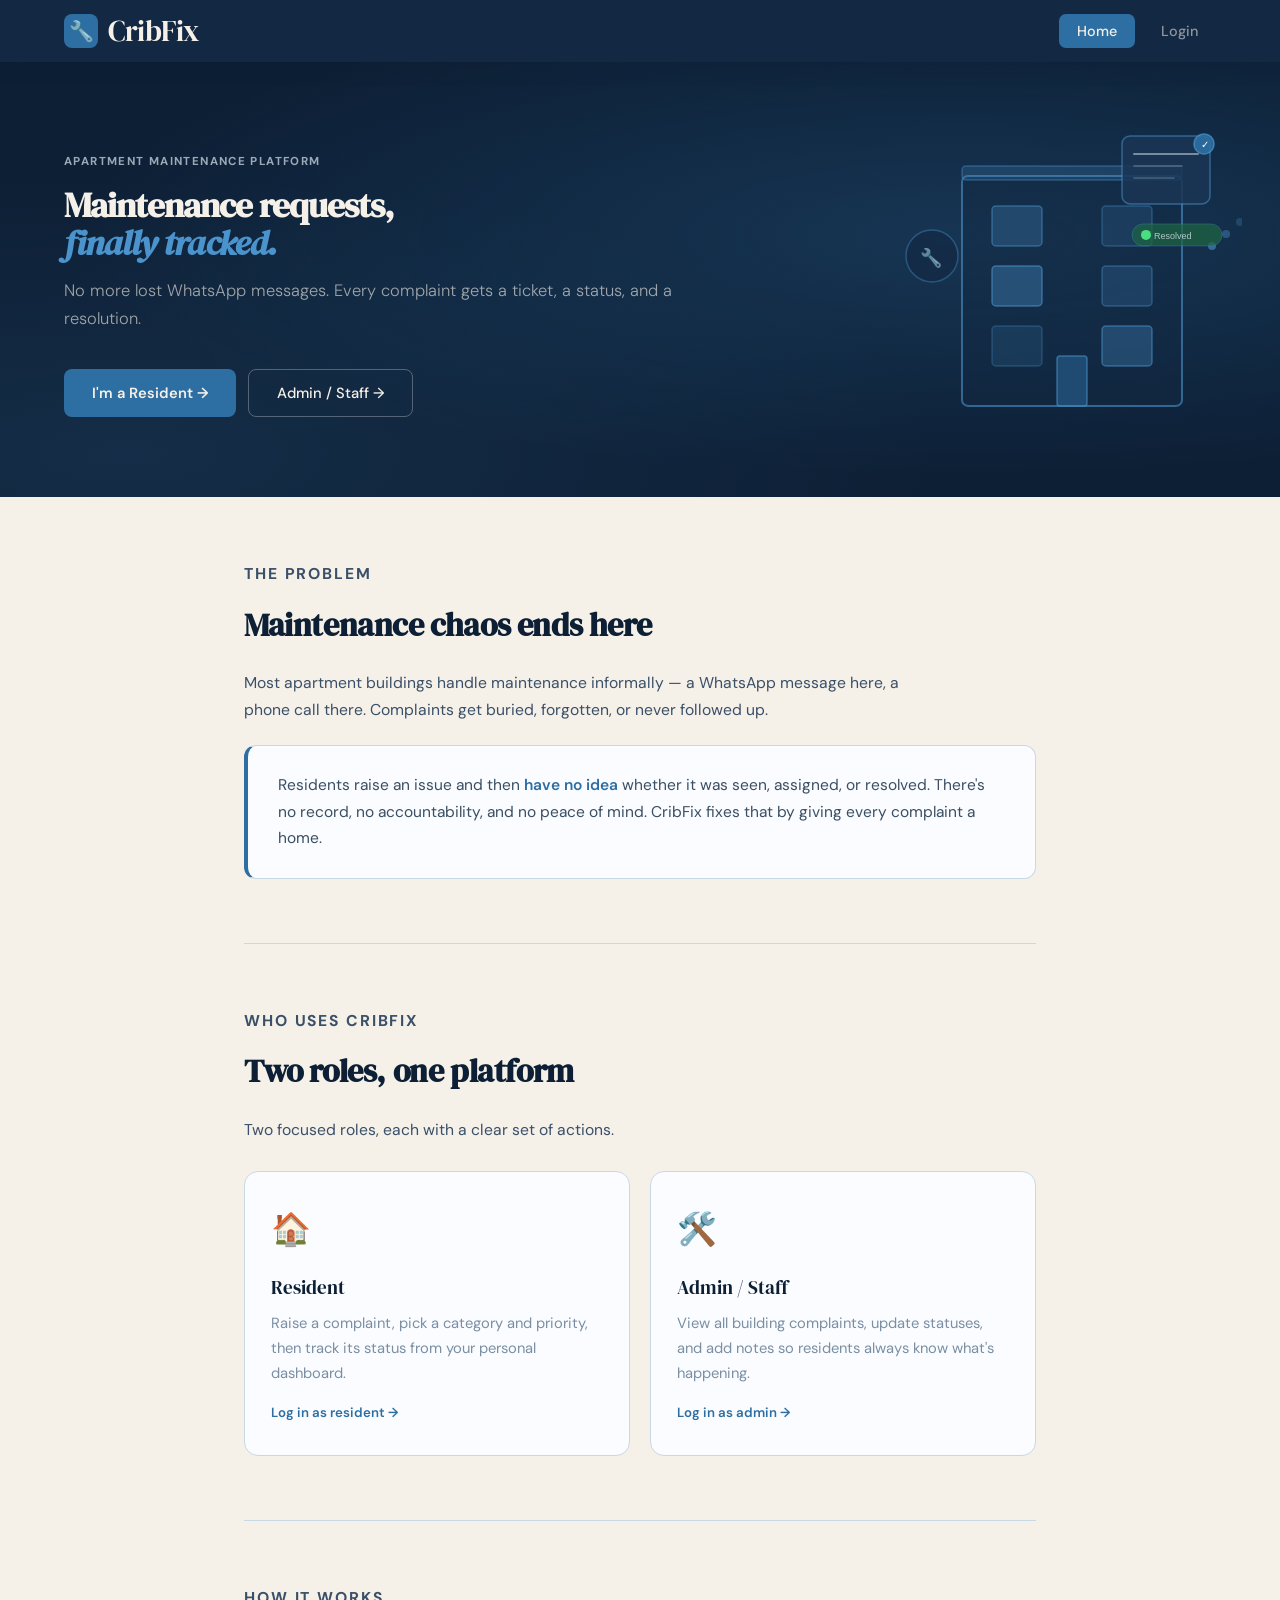
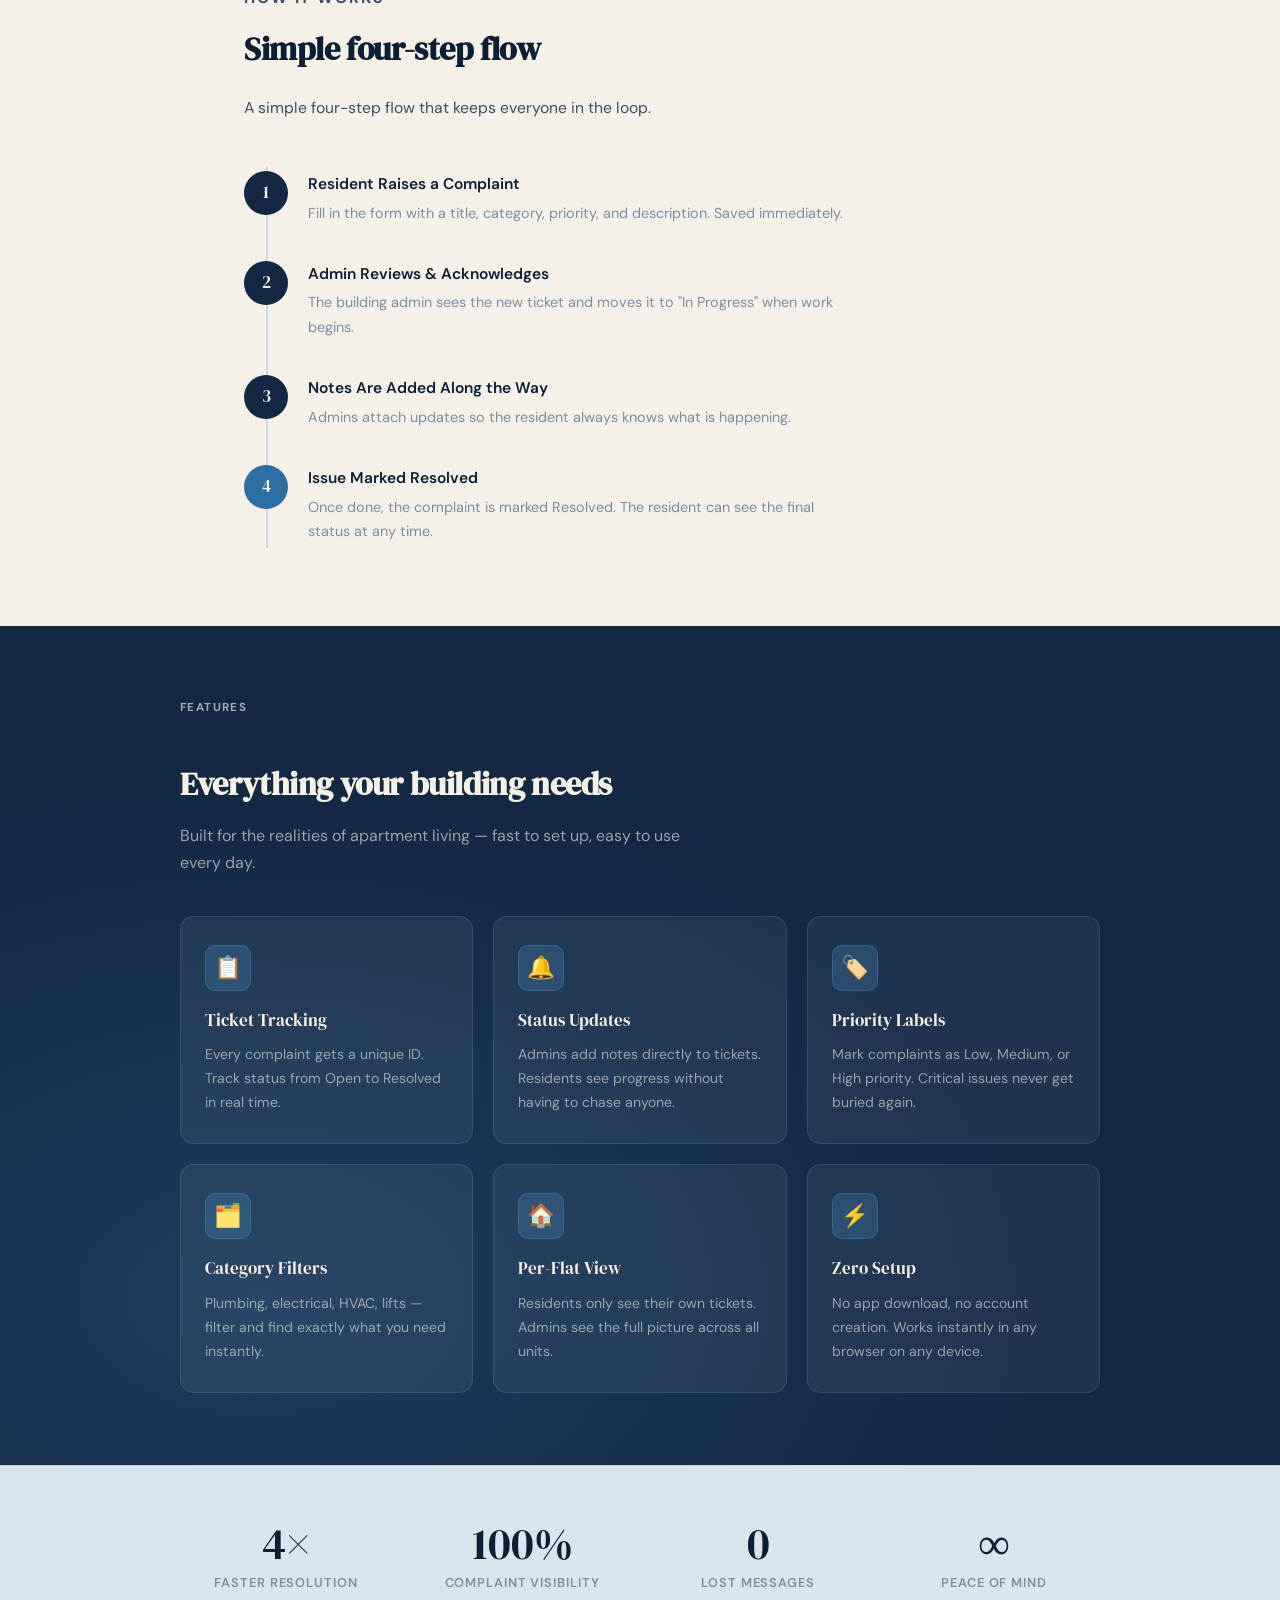
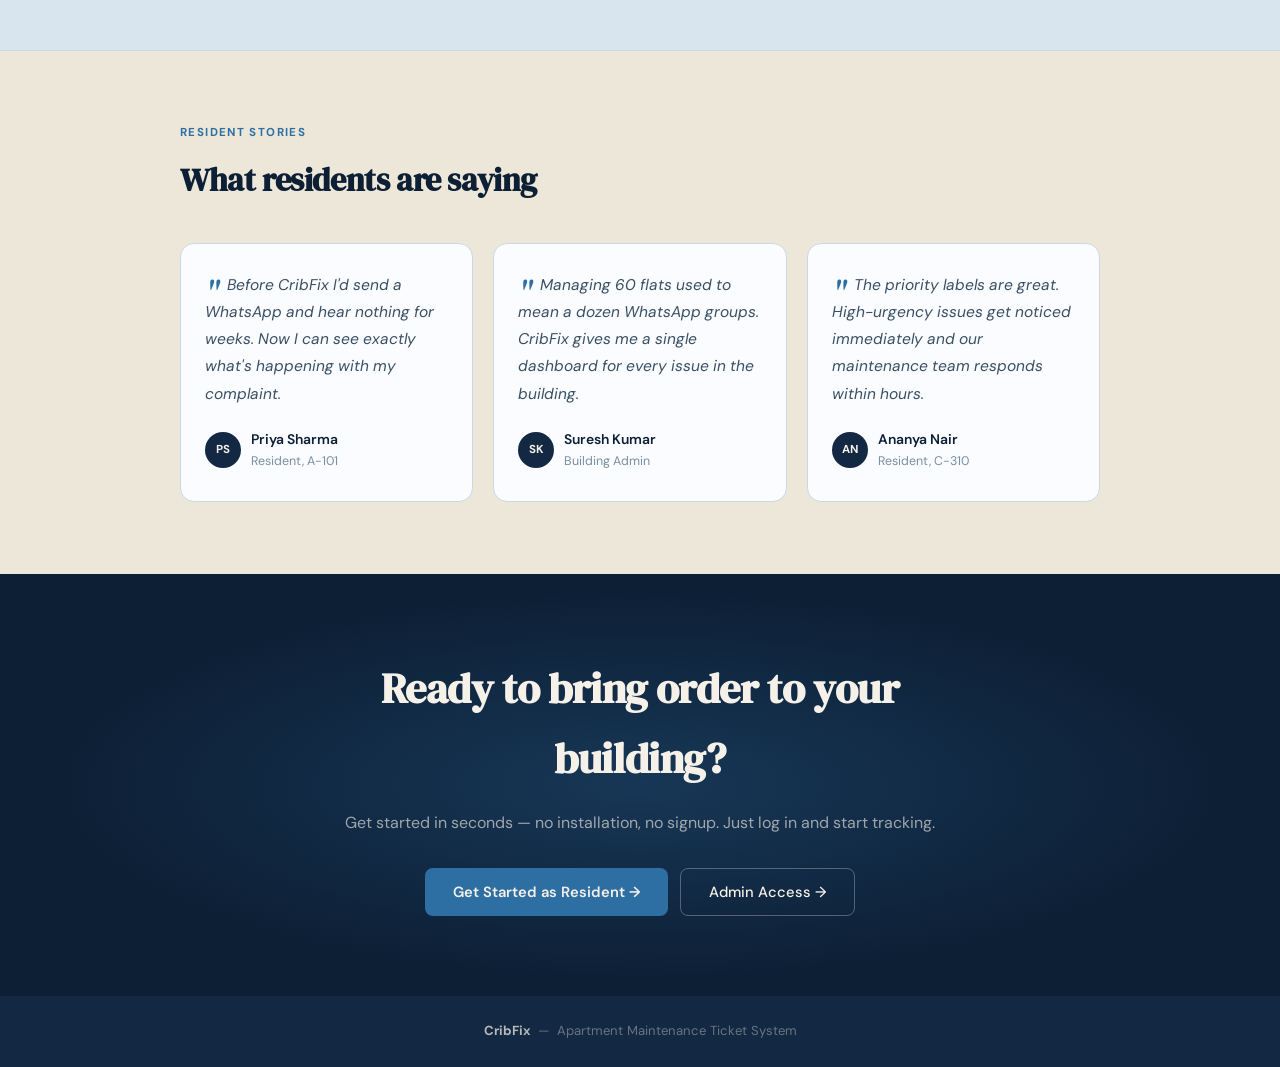
==== commit 29e3bc6f: "Add files via upload" ====
--- a/index.html
+++ b/index.html
@@ -1,641 +1,2467 @@
-<!DOCTYPE html>
+<!doctype html>
 <html lang="en">
-<head>
-<meta charset="UTF-8"/>
-<meta name="viewport" content="width=device-width,initial-scale=1.0"/>
-<title>CribFix — Apartment Maintenance Made Simple</title>
-<style>
-*,*::before,*::after{box-sizing:border-box;margin:0;padding:0}
-html{scroll-behavior:smooth}
-body{font-family:'Segoe UI',system-ui,sans-serif;background:#f0f4f8;color:#1e293b;min-height:100vh}
-a{text-decoration:none;color:inherit}
-ul{list-style:none}
-input,select,textarea,button{font-family:inherit;font-size:1rem}
-
-/* VARIABLES */
-:root{
-  --navy:#0f2a4a;
-  --navy2:#1a3d6b;
-  --blue:#1e6fff;
-  --blue-lt:#e8f0fe;
-  --slate:#475569;
-  --white:#ffffff;
-  --surface:#f8fafc;
-  --border:#e2e8f0;
-  --r-sm:6px;
-  --r-md:10px;
-  --r-lg:16px;
-  --shadow:0 1px 4px rgba(0,0,0,.08),0 4px 16px rgba(0,0,0,.06);
-  --shadow-lg:0 8px 32px rgba(15,42,74,.14);
-}
-
-/* NAVBAR */
-.navbar{
-  position:sticky;top:0;z-index:100;
-  background:#0f2a4a;
-  display:flex;align-items:center;justify-content:space-between;
-  padding:0 2rem;height:62px;
-  box-shadow:0 2px 12px rgba(0,0,0,.25);
-}
-.navbar-brand{
-  display:flex;align-items:center;gap:10px;
-  font-size:1.35rem;font-weight:700;color:#fff;letter-spacing:-.5px;
-}
-.brand-icon{
-  width:34px;height:34px;border-radius:8px;
-  background:#1e6fff;
-  display:flex;align-items:center;justify-content:center;font-size:18px;
-}
-.navbar-links{display:flex;gap:4px}
-.nav-link{
-  padding:7px 18px;border-radius:6px;
-  color:rgba(255,255,255,.75);font-size:.92rem;font-weight:500;cursor:pointer;
-  transition:background .2s,color .2s;
-}
-.nav-link:hover{background:rgba(255,255,255,.12);color:#fff}
-.nav-link.active{background:#1e6fff;color:#fff}
-.hamburger{display:none;background:none;border:none;cursor:pointer;padding:6px}
-.hamburger span{display:block;width:22px;height:2px;background:#fff;margin:5px 0;border-radius:2px}
-
-/* PAGES */
-.page{display:none;min-height:calc(100vh - 62px)}
-.page.active{display:block}
-.login-page.active{display:flex}
-
-/* ── HOME ── */
-.hero{
-  position:relative;overflow:hidden;min-height:520px;
-  display:flex;align-items:center;justify-content:center;
-  background:linear-gradient(135deg,#0f2a4a 0%,#1a3d6b 55%,#0d3b6e 100%);
-  text-align:center;padding:4rem 2rem 3rem;
-}
-.hero::before{
-  content:'';position:absolute;width:600px;height:600px;border-radius:50%;
-  background:rgba(30,111,255,.12);top:-200px;right:-180px;
-}
-.hero::after{
-  content:'';position:absolute;width:380px;height:380px;border-radius:50%;
-  background:rgba(30,111,255,.08);bottom:-150px;left:-100px;
-}
-.hero-inner{position:relative;z-index:1;max-width:640px}
-.hero-badge{
-  display:inline-block;margin-bottom:1.2rem;
-  background:rgba(30,111,255,.22);color:#7eb8ff;
-  border:1px solid rgba(30,111,255,.4);
-  padding:4px 14px;border-radius:20px;font-size:.78rem;font-weight:700;
-  letter-spacing:.7px;text-transform:uppercase;
-}
-.hero h1{
-  font-size:clamp(2.2rem,6vw,3.8rem);font-weight:800;color:#fff;
-  letter-spacing:-1.5px;line-height:1.1;margin-bottom:1rem;
-}
-.hero h1 span{color:#5ba4ff}
-.hero p{font-size:1.1rem;color:rgba(255,255,255,.7);line-height:1.7;margin-bottom:2rem;max-width:480px;margin-inline:auto}
-.hero-btns{display:flex;gap:12px;justify-content:center;flex-wrap:wrap}
-.btn-pri{
-  background:#1e6fff;color:#fff;
-  padding:12px 28px;border-radius:10px;font-weight:700;border:none;cursor:pointer;font-size:.95rem;
-  box-shadow:0 4px 14px rgba(30,111,255,.45);transition:background .18s,transform .12s;
-}
-.btn-pri:hover{background:#0f5ce8;transform:translateY(-2px)}
-.btn-out{
-  background:transparent;color:#fff;
-  padding:12px 28px;border-radius:10px;font-weight:700;cursor:pointer;font-size:.95rem;
-  border:1.5px solid rgba(255,255,255,.35);transition:background .18s,border-color .18s;
-}
-.btn-out:hover{background:rgba(255,255,255,.1);border-color:rgba(255,255,255,.7)}
-
-.stats-strip{
-  background:#fff;border-bottom:1px solid #e2e8f0;
-  display:grid;grid-template-columns:repeat(auto-fit,minmax(160px,1fr));
-}
-.stat-item{padding:1.5rem 2rem;text-align:center;border-right:1px solid #e2e8f0}
-.stat-item:last-child{border-right:none}
-.stat-num{font-size:1.9rem;font-weight:800;color:#0f2a4a}
-.stat-label{font-size:.82rem;color:#475569;margin-top:2px}
-
-.about-sec{background:#f8fafc;padding:4rem 2rem}
-.sec-wrap{max-width:1100px;margin:0 auto}
-.sec-head{text-align:center;margin-bottom:3rem}
-.sec-tag{
-  display:inline-block;margin-bottom:.8rem;
-  background:#e8f0fe;color:#1e6fff;
-  padding:4px 14px;border-radius:20px;font-size:.78rem;font-weight:700;
-  text-transform:uppercase;letter-spacing:.8px;
-}
-.sec-title{font-size:clamp(1.5rem,3vw,2.2rem);font-weight:800;color:#0f2a4a;letter-spacing:-.5px;margin-bottom:.6rem}
-.sec-sub{font-size:1rem;color:#475569;max-width:540px;margin:0 auto;line-height:1.7}
-
-.feat-grid{display:grid;grid-template-columns:repeat(auto-fit,minmax(230px,1fr));gap:20px}
-.feat-card{
-  background:#fff;border-radius:16px;border:1px solid #e2e8f0;
-  padding:1.6rem;transition:transform .18s,box-shadow .18s;
-}
-.feat-card:hover{transform:translateY(-4px);box-shadow:0 8px 32px rgba(15,42,74,.14)}
-.feat-icon{
-  width:44px;height:44px;border-radius:10px;
-  display:flex;align-items:center;justify-content:center;font-size:20px;margin-bottom:1rem;
-}
-.fi-blue{background:#dbeafe} .fi-green{background:#dcfce7}
-.fi-amber{background:#fef9c3} .fi-purple{background:#ede9fe}
-.feat-card h3{font-size:1rem;font-weight:700;color:#0f2a4a;margin-bottom:.4rem}
-.feat-card p{font-size:.87rem;color:#475569;line-height:1.65}
-
-.how-sec{background:#0f2a4a;padding:4rem 2rem}
-.how-sec .sec-title{color:#fff}
-.how-sec .sec-sub{color:rgba(255,255,255,.55)}
-.steps{display:flex;flex-wrap:wrap;justify-content:center;gap:0;margin-top:2.5rem}
-.step{flex:1;min-width:180px;max-width:240px;text-align:center;padding:1.5rem 1rem}
-.step-num{
-  width:48px;height:48px;border-radius:50%;background:#1e6fff;color:#fff;
-  font-size:1.1rem;font-weight:800;display:flex;align-items:center;justify-content:center;
-  margin:0 auto .9rem;
-}
-.step h4{color:#fff;font-size:.95rem;font-weight:700;margin-bottom:.4rem}
-.step p{color:rgba(255,255,255,.55);font-size:.82rem;line-height:1.6}
-
-.site-footer{
-  background:#0f2a4a;color:rgba(255,255,255,.5);
-  text-align:center;padding:1.4rem 2rem;font-size:.82rem;
-}
-.site-footer strong{color:rgba(255,255,255,.85)}
-
-/* ── LOGIN ── */
-.login-page{
-  min-height:calc(100vh - 62px);
-  display:none;align-items:center;justify-content:center;
-  background:linear-gradient(160deg,#f0f4f8 0%,#e8f0fe 100%);
-  padding:3rem 1.5rem;
-}
-.login-wrap{width:100%;max-width:860px}
-.login-head{text-align:center;margin-bottom:2rem}
-.login-head h2{font-size:2rem;font-weight:800;color:#0f2a4a;letter-spacing:-.5px}
-.login-head p{color:#475569;margin-top:.4rem;font-size:.95rem}
-.login-toggle{
-  display:flex;gap:4px;justify-content:center;margin-bottom:2rem;
-  background:#fff;border:1px solid #e2e8f0;border-radius:10px;
-  padding:4px;width:fit-content;margin-inline:auto;
-}
-.tog-btn{
-  padding:8px 28px;border-radius:8px;border:none;cursor:pointer;
-  font-weight:700;font-size:.9rem;color:#475569;background:transparent;
-  transition:background .18s,color .18s,box-shadow .18s;
-}
-.tog-btn.active{background:#0f2a4a;color:#fff;box-shadow:0 2px 8px rgba(15,42,74,.2)}
-
-.login-cards{display:flex;gap:24px;flex-wrap:wrap}
-.lcard{
-  flex:1;min-width:280px;
-  background:#fff;border-radius:16px;border:1px solid #e2e8f0;
-  padding:2rem;box-shadow:var(--shadow);display:none;
-}
-.lcard.show{display:block}
-.lcard-head{display:flex;align-items:center;gap:12px;margin-bottom:1.8rem}
-.lcard-icon{
-  width:42px;height:42px;border-radius:10px;
-  display:flex;align-items:center;justify-content:center;font-size:20px;
-}
-.li-res{background:#dbeafe} .li-adm{background:#fce7f3}
-.lcard-head h3{font-size:1.1rem;font-weight:700;color:#0f2a4a}
-.lcard-head p{font-size:.8rem;color:#475569}
-
-/* FORMS */
-.fg{margin-bottom:1.2rem}
-.fg label{display:block;font-size:.82rem;font-weight:600;color:#374151;margin-bottom:5px}
-.fg input,.fg select,.fg textarea{
-  width:100%;padding:10px 14px;border-radius:6px;
-  border:1.5px solid #e2e8f0;font-size:.9rem;color:#0f2a4a;
-  background:#f8fafc;outline:none;transition:border-color .18s,box-shadow .18s;
-}
-.fg input:focus,.fg select:focus,.fg textarea:focus{
-  border-color:#1e6fff;box-shadow:0 0 0 3px rgba(30,111,255,.12);
-}
-.fg textarea{resize:vertical;min-height:90px}
-.fbtn{
-  width:100%;padding:11px;border-radius:10px;
-  background:#0f2a4a;color:#fff;border:none;cursor:pointer;
-  font-weight:700;font-size:.95rem;transition:background .18s,transform .1s;
-}
-.fbtn:hover{background:#1a3d6b;transform:translateY(-1px)}
-.fbtn.blue{background:#1e6fff}
-.fbtn.blue:hover{background:#0f5ce8}
-.form-foot{text-align:center;margin-top:1rem;font-size:.82rem;color:#475569}
-
-/* ── DASHBOARD ── */
-.dash-page{background:#f8fafc;display:none}
-.dash-page.active{display:block}
-.dash-hdr{
-  background:#fff;border-bottom:1px solid #e2e8f0;
-  padding:1.4rem 2rem;
-  display:flex;align-items:center;justify-content:space-between;flex-wrap:wrap;gap:12px;
-}
-.dash-hdr-l h2{font-size:1.3rem;font-weight:800;color:#0f2a4a}
-.dash-hdr-l p{font-size:.85rem;color:#475569;margin-top:2px}
-.view-tog{
-  display:flex;gap:4px;background:#f0f4f8;
-  border:1px solid #e2e8f0;border-radius:10px;padding:3px;
-}
-.vbtn{
-  padding:7px 18px;border-radius:8px;border:none;cursor:pointer;
-  font-size:.85rem;font-weight:600;color:#475569;background:transparent;transition:.15s;
-}
-.vbtn.active{background:#0f2a4a;color:#fff}
-
-.dash-body{padding:2rem;max-width:1100px;margin:0 auto}
-
-.raise-card{
-  background:#fff;border-radius:16px;border:1px solid #e2e8f0;
-  padding:2rem;box-shadow:var(--shadow);max-width:600px;
-}
-.raise-card h3{font-size:1.15rem;font-weight:800;color:#0f2a4a;margin-bottom:.3rem}
-.raise-card>p{font-size:.87rem;color:#475569;margin-bottom:1.6rem}
-
-.admin-stats{
-  display:grid;grid-template-columns:repeat(auto-fit,minmax(140px,1fr));
-  gap:14px;margin-bottom:2rem;
-}
-.astat{
-  background:#fff;border-radius:10px;border:1px solid #e2e8f0;padding:1rem 1.2rem;
-}
-.astat-num{font-size:1.9rem;font-weight:800;color:#0f2a4a}
-.astat-lbl{font-size:.78rem;color:#475569;margin-top:2px}
-
-.filter-bar{display:flex;gap:8px;margin-bottom:1.5rem;flex-wrap:wrap}
-.fbtn2{
-  padding:7px 18px;border-radius:20px;border:1.5px solid #e2e8f0;
-  background:#fff;color:#475569;font-size:.83rem;font-weight:600;cursor:pointer;transition:.15s;
-}
-.fbtn2:hover{border-color:#1e6fff;color:#1e6fff}
-.fbtn2.active{background:#1e6fff;border-color:#1e6fff;color:#fff}
-
-.comp-grid{display:grid;gap:14px}
-.ccard{
-  background:#fff;border-radius:16px;border:1px solid #e2e8f0;
-  padding:1.4rem 1.6rem;display:grid;grid-template-columns:1fr auto;
-  align-items:start;gap:12px;transition:box-shadow .18s;
-}
-.ccard:hover{box-shadow:var(--shadow)}
-.ccard.hide{display:none}
-.ctitle{font-weight:700;color:#0f2a4a;font-size:.97rem;margin-bottom:4px}
-.cmeta{font-size:.8rem;color:#475569}
-.cmeta span{margin-right:12px}
-.cdesc{font-size:.85rem;color:#475569;margin-top:6px;line-height:1.6}
-
-.badge{
-  padding:4px 12px;border-radius:20px;font-size:.74rem;font-weight:700;
-  white-space:nowrap;text-transform:uppercase;letter-spacing:.4px;
-}
-.b-open{background:#fef2f2;color:#b91c1c;border:1px solid #fecaca}
-.b-prog{background:#fffbeb;color:#b45309;border:1px solid #fde68a}
-.b-done{background:#f0fdf4;color:#15803d;border:1px solid #bbf7d0}
-
-.dot{display:inline-block;width:7px;height:7px;border-radius:50%;margin-right:5px;vertical-align:middle}
-.d-hi{background:#ef4444} .d-md{background:#f59e0b} .d-lo{background:#22c55e}
-
-/* RESPONSIVE */
-@media(max-width:700px){
-  .navbar-links{
-    display:none;flex-direction:column;gap:6px;
-    position:absolute;top:62px;left:0;right:0;
-    background:#0f2a4a;padding:1rem;
-  }
-  .navbar-links.open{display:flex}
-  .hamburger{display:block}
-  .login-cards{flex-direction:column}
-  .hero h1{font-size:2rem}
-  .dash-hdr{flex-direction:column;align-items:flex-start}
-}
-</style>
-</head>
-<body>
-
-<!-- NAVBAR -->
-<nav class="navbar">
-  <div class="navbar-brand">
-    <div class="brand-icon">🏢</div>CribFix
-  </div>
-  <ul class="navbar-links" id="navLinks">
-    <li><span class="nav-link active" onclick="go('home',this)">Home</span></li>
-    <li><span class="nav-link" onclick="go('login',this)">Login</span></li>
-    <li><span class="nav-link" onclick="go('dash',this)">Dashboard</span></li>
-  </ul>
-  <button class="hamburger" onclick="toggleNav()" aria-label="menu">
-    <span></span><span></span><span></span>
-  </button>
-</nav>
-
-<!-- HOME PAGE -->
-<section class="page active" id="page-home">
-
-  <div class="hero">
-    <div class="hero-inner">
-      <span class="hero-badge">✦ Maintenance Simplified</span>
-      <h1>Welcome to <span>CribFix</span></h1>
-      <p>A simple, modern way to manage apartment maintenance requests — no more WhatsApp chaos or missed calls.</p>
-      <div class="hero-btns">
-        <button class="btn-pri" onclick="go('login',document.querySelectorAll('.nav-link')[1])">Get Started</button>
-        <button class="btn-out" onclick="document.getElementById('about').scrollIntoView({behavior:'smooth'})">Learn More</button>
+  <head>
+    <meta charset="UTF-8" />
+    <meta name="viewport" content="width=device-width, initial-scale=1.0" />
+    <title>CribFix – Apartment Maintenance</title>
+    <link
+      href="https://fonts.googleapis.com/css2?family=DM+Serif+Display:ital@0;1&family=DM+Sans:wght@300;400;500;600&display=swap"
+      rel="stylesheet"
+    />
+    <style>
+      :root {
+        --cream: #f5f0e8;
+        --cream-deep: #ede7d9;
+        --charcoal: #0d1f35;
+        --navy: #132843;
+        --navy-light: #1a3555;
+        --accent: #2e6fa3;
+        --accent-bright: #4b93cc;
+        --frost: #d8e4ee;
+        --frost-mid: #B8CDD E;
+        --muted: #7a8fa3;
+        --border: #c8d8e5;
+        --white: #fafcff;
+        --open-bg: #e8f2fa;
+        --open-text: #1a5c8a;
+        --progress-bg: #eaf0f8;
+        --progress-text: #1e4d7a;
+        --resolved-bg: #e8f5ee;
+        --resolved-text: #1e6640;
+        --nav-h: 62px;
+      }
+      *,
+      *::before,
+      *::after {
+        box-sizing: border-box;
+        margin: 0;
+        padding: 0;
+      }
+      html {
+        scroll-behavior: smooth;
+      }
+      body {
+        font-family: "DM Sans", sans-serif;
+        background: var(--cream);
+        color: var(--charcoal);
+        line-height: 1.7;
+        min-height: 100vh;
+      }
+
+      /* ── NAV ── */
+      .topbar {
+        position: sticky;
+        top: 0;
+        z-index: 100;
+        background: var(--navy);
+        display: flex;
+        align-items: center;
+        justify-content: space-between;
+        padding: 0 5%;
+        height: var(--nav-h);
+        box-shadow: 0 2px 20px rgba(13, 31, 53, 0.35);
+      }
+      .topbar-brand {
+        display: flex;
+        align-items: center;
+        gap: 10px;
+        cursor: pointer;
+        text-decoration: none;
+      }
+      .topbar-logo {
+        width: 34px;
+        height: 34px;
+        background: var(--accent);
+        border-radius: 8px;
+        display: flex;
+        align-items: center;
+        justify-content: center;
+        font-size: 20px;
+        flex-shrink: 0;
+      }
+      .topbar-name {
+        font-family: "DM Serif Display", serif;
+        font-size: 1.8rem;
+        color: var(--cream);
+        letter-spacing: -0.3px;
+      }
+      .nav-right {
+        display: flex;
+        align-items: center;
+        gap: 8px;
+      }
+      .nav-btn {
+        background: none;
+        border: none;
+        cursor: pointer;
+        font-family: "DM Sans", sans-serif;
+        font-size: 0.9rem;
+        font-weight: 500;
+        color: rgba(245, 240, 232, 0.55);
+        padding: 8px 18px;
+        border-radius: 7px;
+        transition:
+          background 0.18s,
+          color 0.18s;
+      }
+      .nav-btn:hover {
+        background: rgba(255, 255, 255, 0.09);
+        color: var(--cream);
+      }
+      .nav-btn.active {
+        background: var(--accent);
+        color: var(--cream);
+      }
+      .nav-user-chip {
+        display: none;
+        align-items: center;
+        gap: 8px;
+        background: rgba(255, 255, 255, 0.08);
+        border: 1px solid rgba(255, 255, 255, 0.14);
+        border-radius: 20px;
+        padding: 5px 14px 5px 8px;
+        cursor: pointer;
+      }
+      .nav-user-chip.show {
+        display: flex;
+      }
+      .nav-avatar {
+        width: 26px;
+        height: 26px;
+        border-radius: 50%;
+        background: var(--accent);
+        display: flex;
+        align-items: center;
+        justify-content: center;
+        font-size: 0.7rem;
+        font-weight: 600;
+        color: #fff;
+        flex-shrink: 0;
+      }
+      .nav-user-name {
+        font-size: 0.82rem;
+        color: var(--cream);
+        font-weight: 500;
+      }
+      .nav-logout {
+        font-size: 0.75rem;
+        color: rgba(245, 240, 232, 0.45);
+        margin-left: 4px;
+      }
+
+      /* ── PAGES ── */
+      .page {
+        display: none;
+      }
+      .page.active {
+        display: block;
+      }
+
+      /* ── HERO ── */
+      .hero {
+        background: var(--charcoal);
+        color: var(--cream);
+        padding: 90px 5% 80px;
+        position: relative;
+        overflow: hidden;
+      }
+      .hero::before {
+        content: "";
+        position: absolute;
+        inset: 0;
+        background:
+          radial-gradient(
+            ellipse at 75% 40%,
+            rgba(46, 111, 163, 0.28) 0%,
+            transparent 65%
+          ),
+          radial-gradient(
+            ellipse at 10% 90%,
+            rgba(75, 147, 204, 0.12) 0%,
+            transparent 50%
+          );
+        pointer-events: none;
+      }
+      .hero-inner {
+        max-width: 680px;
+        position: relative;
+        z-index: 1;
+      }
+      .hero h1 {
+        font-family: "DM Serif Display", serif;
+        font-size: clamp(2.2rem, 5vw, 2rem);
+        letter-spacing: -1px;
+        line-height: 1.1;
+        margin-bottom: 14px;
+      }
+      .hero h1 em {
+        font-style: italic;
+        color: var(--accent-bright);
+      }
+      .hero-tag {
+        font-size: 1.03rem;
+        color: rgba(245, 240, 232, 0.62);
+        font-weight: 300;
+        margin-bottom: 36px;
+      }
+      .hero-actions {
+        display: flex;
+        flex-wrap: wrap;
+        gap: 12px;
+      }
+      .hero-deco {
+        position: absolute;
+        right: 3%;
+        top: 50%;
+        transform: translateY(-50%);
+        width: 340px;
+        opacity: 10.12;
+        pointer-events: none;
+      }
+      @media (max-width: 900px) {
+        .hero-deco {
+          display: none;
+        }
+      }
+      .btn-primary {
+        display: inline-flex;
+        align-items: center;
+        gap: 8px;
+        background: var(--accent);
+        color: var(--cream);
+        font-family: "DM Sans", sans-serif;
+        font-weight: 600;
+        font-size: 0.92rem;
+        padding: 13px 28px;
+        border: none;
+        border-radius: 8px;
+        cursor: pointer;
+        transition:
+          opacity 0.18s,
+          transform 0.15s,
+          background 0.2s;
+      }
+      .btn-primary:hover {
+        background: var(--accent-bright);
+        transform: translateY(-1px);
+      }
+      .btn-outline {
+        display: inline-flex;
+        align-items: center;
+        gap: 8px;
+        background: transparent;
+        color: var(--cream);
+        font-family: "DM Sans", sans-serif;
+        font-weight: 500;
+        font-size: 0.92rem;
+        padding: 13px 28px;
+        border: 1.5px solid rgba(255, 255, 255, 0.28);
+        border-radius: 8px;
+        cursor: pointer;
+        transition:
+          border-color 0.18s,
+          background 0.18s;
+      }
+      .btn-outline:hover {
+        border-color: rgba(255, 255, 255, 0.55);
+        background: rgba(255, 255, 255, 0.07);
+      }
+
+      /* ── CONTENT ── */
+      .wrap {
+        max-width: 920px;
+        margin: 0 auto;
+        padding: 0 5%;
+      }
+      .sect {
+        padding: 64px 0;
+      }
+      .sect + .sect {
+        border-top: 1px solid var(--border);
+      }
+      h2 {
+        font-family: "DM Serif Display", serif;
+        font-size: clamp(1.5rem, 3vw, 2rem);
+        margin-bottom: 18px;
+        letter-spacing: -0.4px;
+        color: var(--charcoal);
+      }
+      .sect-label {
+        font-size: 0.72rem;
+        font-weight: 700;
+        letter-spacing: 0.12em;
+        text-transform: uppercase;
+        color: var(--accent);
+        margin-bottom: 10px;
+      }
+      .sect > p {
+        color: #3a5068;
+        font-size: 0.98rem;
+        max-width: 660px;
+      }
+      .problem-card {
+        background: var(--white);
+        border: 1px solid var(--border);
+        border-left: 4px solid var(--accent);
+        border-radius: 12px;
+        padding: 26px 30px;
+        margin-top: 22px;
+        font-size: 0.97rem;
+        color: #3a4f63;
+      }
+      .problem-card em {
+        color: var(--accent);
+        font-style: normal;
+        font-weight: 600;
+      }
+      .roles-grid {
+        display: grid;
+        grid-template-columns: 1fr 1fr;
+        gap: 20px;
+        margin-top: 28px;
+      }
+      @media (max-width: 560px) {
+        .roles-grid {
+          grid-template-columns: 1fr;
+        }
+      }
+      .role-card {
+        background: var(--white);
+        border: 1px solid var(--border);
+        border-radius: 14px;
+        padding: 30px 26px;
+        transition:
+          transform 0.2s,
+          box-shadow 0.2s;
+        cursor: pointer;
+      }
+      .role-card:hover {
+        transform: translateY(-4px);
+        box-shadow: 0 12px 32px rgba(13, 31, 53, 0.1);
+      }
+      .role-card.featured {
+        border-color: var(--accent);
+        box-shadow: 0 0 0 1px var(--accent);
+      }
+      .role-icon {
+        font-size: 2rem;
+        margin-bottom: 14px;
+      }
+      .role-title {
+        font-family: "DM Serif Display", serif;
+        font-size: 1.2rem;
+        margin-bottom: 8px;
+        color: var(--charcoal);
+      }
+      .role-desc {
+        font-size: 0.92rem;
+        color: var(--muted);
+        line-height: 1.7;
+      }
+      .role-cta {
+        display: inline-block;
+        margin-top: 16px;
+        font-size: 0.83rem;
+        font-weight: 600;
+        color: var(--accent);
+        cursor: pointer;
+      }
+      .steps {
+        margin-top: 32px;
+        position: relative;
+      }
+      .steps::before {
+        content: "";
+        position: absolute;
+        left: 22px;
+        top: 14px;
+        bottom: 14px;
+        width: 2px;
+        background: var(--border);
+      }
+      .step {
+        display: flex;
+        align-items: flex-start;
+        gap: 20px;
+        padding: 18px 0;
+        position: relative;
+        z-index: 1;
+      }
+      .step-num {
+        width: 44px;
+        height: 44px;
+        background: var(--navy);
+        color: var(--cream);
+        border-radius: 50%;
+        display: flex;
+        align-items: center;
+        justify-content: center;
+        font-family: "DM Serif Display", serif;
+        font-size: 1.05rem;
+        flex-shrink: 0;
+      }
+      .step:last-child .step-num {
+        background: var(--accent);
+      }
+      .step-text h3 {
+        font-weight: 600;
+        font-size: 0.97rem;
+        margin-bottom: 3px;
+        color: var(--charcoal);
+      }
+      .step-text p {
+        font-size: 0.9rem;
+        color: var(--muted);
+        max-width: 540px;
+      }
+
+      /* ── LOGIN PAGE ── */
+      .login-wrap {
+        min-height: calc(100vh - var(--nav-h));
+        display: flex;
+        align-items: center;
+        justify-content: center;
+        padding: 48px 5%;
+        background: var(--cream);
+      }
+      .login-card {
+        background: var(--white);
+        border: 1px solid var(--border);
+        border-radius: 20px;
+        padding: 42px;
+        width: min(460px, 100%);
+        box-shadow: 0 12px 48px rgba(13, 31, 53, 0.1);
+      }
+      .login-logo {
+        display: flex;
+        align-items: center;
+        gap: 10px;
+        margin-bottom: 6px;
+      }
+      .login-title {
+        font-family: "DM Serif Display", serif;
+        font-size: 1.75rem;
+        margin-bottom: 4px;
+        color: var(--charcoal);
+      }
+      .login-sub {
+        font-size: 0.9rem;
+        color: var(--muted);
+        margin-bottom: 28px;
+      }
+      .role-tabs {
+        display: grid;
+        grid-template-columns: 1fr 1fr;
+        gap: 10px;
+        margin-bottom: 24px;
+      }
+      .role-tab {
+        padding: 14px;
+        border-radius: 10px;
+        border: 1.5px solid var(--border);
+        background: var(--cream);
+        color: var(--muted);
+        font-family: "DM Sans", sans-serif;
+        font-size: 0.9rem;
+        font-weight: 500;
+        cursor: pointer;
+        display: flex;
+        flex-direction: column;
+        align-items: center;
+        gap: 6px;
+        transition: all 0.2s;
+      }
+      .role-tab:hover {
+        border-color: var(--accent);
+        color: var(--charcoal);
+      }
+      .role-tab.active {
+        border-color: var(--accent);
+        background: var(--open-bg);
+        color: var(--charcoal);
+      }
+      .role-tab .rt-icon {
+        font-size: 1.5rem;
+      }
+      .role-tab .rt-label {
+        font-size: 0.82rem;
+        font-weight: 600;
+      }
+      .form-grp {
+        display: flex;
+        flex-direction: column;
+        gap: 6px;
+        margin-bottom: 16px;
+      }
+      .form-grp label {
+        font-size: 0.75rem;
+        font-weight: 600;
+        color: var(--muted);
+        letter-spacing: 0.06em;
+        text-transform: uppercase;
+      }
+      .form-grp input,
+      .form-grp select {
+        font-family: "DM Sans", sans-serif;
+        font-size: 0.95rem;
+        border: 1px solid var(--border);
+        border-radius: 8px;
+        padding: 10px 13px;
+        background: var(--cream);
+        color: var(--charcoal);
+        outline: none;
+        transition: border-color 0.2s;
+      }
+      .form-grp input:focus,
+      .form-grp select:focus {
+        border-color: var(--accent);
+      }
+      .form-grp input.err {
+        border-color: #e55;
+      }
+      .btn-login {
+        width: 100%;
+        display: flex;
+        align-items: center;
+        justify-content: center;
+        gap: 8px;
+        background: var(--navy);
+        color: var(--cream);
+        font-family: "DM Sans", sans-serif;
+        font-weight: 600;
+        font-size: 0.94rem;
+        padding: 13px;
+        border: none;
+        border-radius: 8px;
+        cursor: pointer;
+        letter-spacing: 0.02em;
+        transition:
+          background 0.2s,
+          transform 0.15s;
+        margin-top: 6px;
+      }
+      .btn-login:hover {
+        background: var(--accent);
+        transform: translateY(-1px);
+      }
+      .login-demo {
+        text-align: center;
+        margin-top: 16px;
+        font-size: 0.8rem;
+        color: var(--muted);
+      }
+      .login-demo span {
+        color: var(--accent);
+        cursor: pointer;
+        font-weight: 600;
+      }
+      .login-demo span:hover {
+        text-decoration: underline;
+      }
+
+      /* ── PORTAL HEADER ── */
+      .portal-hero {
+        background: var(--navy);
+        color: var(--cream);
+        padding: 32px 5% 28px;
+        display: flex;
+        align-items: center;
+        justify-content: space-between;
+        flex-wrap: wrap;
+        gap: 16px;
+      }
+      .portal-hero h2 {
+        font-family: "DM Serif Display", serif;
+        font-size: clamp(1.4rem, 3vw, 2rem);
+        letter-spacing: -0.3px;
+        color: var(--cream);
+      }
+      .portal-hero p {
+        font-size: 0.88rem;
+        color: rgba(245, 240, 232, 0.55);
+        margin-top: 2px;
+      }
+      .portal-tag {
+        padding: 4px 14px;
+        border-radius: 20px;
+        font-size: 0.73rem;
+        font-weight: 600;
+        letter-spacing: 0.05em;
+      }
+      .tag-resident {
+        background: var(--open-bg);
+        color: var(--open-text);
+      }
+      .tag-admin {
+        background: #eef0ff;
+        color: #4f46e5;
+      }
+
+      /* ── STATS ── */
+      .stats-row {
+        display: grid;
+        grid-template-columns: repeat(3, 1fr);
+        gap: 14px;
+        padding: 28px 5%;
+        max-width: 920px;
+        margin: 0 auto;
+      }
+      @media (max-width: 500px) {
+        .stats-row {
+          grid-template-columns: 1fr;
+        }
+      }
+      .stat-card {
+        background: var(--white);
+        border: 1px solid var(--border);
+        border-radius: 12px;
+        padding: 20px;
+        text-align: center;
+      }
+      .stat-num {
+        font-family: "DM Serif Display", serif;
+        font-size: 2.2rem;
+        line-height: 1;
+        margin-bottom: 4px;
+      }
+      .s-open .stat-num {
+        color: var(--open-text);
+      }
+      .s-progress .stat-num {
+        color: var(--progress-text);
+      }
+      .s-resolved .stat-num {
+        color: var(--resolved-text);
+      }
+      .stat-label {
+        font-size: 0.78rem;
+        color: var(--muted);
+        font-weight: 500;
+        text-transform: uppercase;
+        letter-spacing: 0.04em;
+      }
+
+      /* ── FILTER ── */
+      .filter-row {
+        display: flex;
+        align-items: center;
+        gap: 8px;
+        flex-wrap: wrap;
+        padding: 0 5% 18px;
+        max-width: 920px;
+        margin: 0 auto;
+      }
+      .filter-label {
+        font-size: 0.75rem;
+        font-weight: 600;
+        color: var(--muted);
+        text-transform: uppercase;
+        letter-spacing: 0.05em;
+        margin-right: 4px;
+      }
+      .fbtn {
+        background: var(--white);
+        border: 1px solid var(--border);
+        border-radius: 20px;
+        padding: 5px 15px;
+        font-family: "DM Sans", sans-serif;
+        font-size: 0.82rem;
+        font-weight: 500;
+        color: var(--muted);
+        cursor: pointer;
+        transition: all 0.16s;
+      }
+      .fbtn:hover {
+        border-color: var(--accent);
+        color: var(--accent);
+      }
+      .fbtn.active {
+        background: var(--navy);
+        border-color: var(--navy);
+        color: var(--cream);
+      }
+
+      /* ── TICKET LIST ── */
+      .tickets-wrap {
+        max-width: 920px;
+        margin: 0 auto;
+        padding: 0 5% 64px;
+      }
+      .ticket-card {
+        display: flex;
+        align-items: center;
+        gap: 16px;
+        background: var(--white);
+        border: 1px solid var(--border);
+        border-radius: 12px;
+        padding: 18px 22px;
+        margin-bottom: 12px;
+        transition: box-shadow 0.2s;
+        cursor: pointer;
+      }
+      .ticket-card:hover {
+        box-shadow: 0 4px 20px rgba(13, 31, 53, 0.08);
+      }
+      .tc-icon {
+        font-size: 1.4rem;
+        flex-shrink: 0;
+      }
+      .tc-body {
+        flex: 1;
+        min-width: 0;
+      }
+      .tc-title {
+        font-weight: 600;
+        font-size: 0.97rem;
+        margin-bottom: 2px;
+        color: var(--charcoal);
+      }
+      .tc-meta {
+        font-size: 0.82rem;
+        color: var(--muted);
+      }
+      .tc-note {
+        font-size: 0.8rem;
+        color: var(--muted);
+        margin-top: 5px;
+        padding-top: 5px;
+        border-top: 1px dashed var(--border);
+      }
+      .tc-note span {
+        color: var(--accent);
+        font-weight: 600;
+      }
+      .badge {
+        display: inline-block;
+        padding: 4px 12px;
+        border-radius: 20px;
+        font-size: 0.74rem;
+        font-weight: 600;
+        letter-spacing: 0.04em;
+        flex-shrink: 0;
+        white-space: nowrap;
+      }
+      .badge-open {
+        background: var(--open-bg);
+        color: var(--open-text);
+      }
+      .badge-progress {
+        background: var(--progress-bg);
+        color: var(--progress-text);
+      }
+      .badge-resolved {
+        background: var(--resolved-bg);
+        color: var(--resolved-text);
+      }
+      .empty-dash {
+        text-align: center;
+        padding: 48px;
+        color: var(--muted);
+        font-size: 0.9rem;
+      }
+      .empty-dash div {
+        font-size: 2rem;
+        margin-bottom: 10px;
+      }
+
+      /* ── RAISE FORM ── */
+      .form-page-wrap {
+        max-width: 740px;
+        margin: 0 auto;
+        padding: 48px 5% 80px;
+      }
+      .form-page-wrap h2 {
+        margin-bottom: 6px;
+      }
+      .form-lead {
+        font-size: 0.93rem;
+        color: var(--muted);
+        margin-bottom: 28px;
+      }
+      .success-banner {
+        display: none;
+        align-items: flex-start;
+        gap: 14px;
+        background: var(--resolved-bg);
+        border: 1px solid #b6e0c8;
+        border-radius: 10px;
+        padding: 20px 24px;
+        margin-bottom: 24px;
+      }
+      .success-banner.show {
+        display: flex;
+      }
+      .success-title {
+        font-weight: 600;
+        font-size: 0.97rem;
+        color: #1f6b3e;
+        margin-bottom: 3px;
+      }
+      .success-msg {
+        font-size: 0.88rem;
+        color: #2e7d50;
+      }
+      .form-card {
+        background: var(--white);
+        border: 1px solid var(--border);
+        border-radius: 14px;
+        padding: 32px;
+      }
+      .form-grid {
+        display: grid;
+        grid-template-columns: 1fr 1fr;
+        gap: 16px;
+      }
+      @media (max-width: 540px) {
+        .form-grid {
+          grid-template-columns: 1fr;
+        }
+      }
+      .fg {
+        display: flex;
+        flex-direction: column;
+        gap: 6px;
+      }
+      .fg.full {
+        grid-column: 1/-1;
+      }
+      .fg label {
+        font-size: 0.75rem;
+        font-weight: 600;
+        color: var(--muted);
+        letter-spacing: 0.06em;
+        text-transform: uppercase;
+      }
+      .fg input,
+      .fg select,
+      .fg textarea {
+        font-family: "DM Sans", sans-serif;
+        font-size: 0.95rem;
+        border: 1px solid var(--border);
+        border-radius: 8px;
+        padding: 10px 13px;
+        background: var(--cream);
+        color: var(--charcoal);
+        outline: none;
+        transition: border-color 0.2s;
+        resize: vertical;
+      }
+      .fg input:focus,
+      .fg select:focus,
+      .fg textarea:focus {
+        border-color: var(--accent);
+      }
+      .fg textarea {
+        min-height: 90px;
+      }
+      .fg input.err,
+      .fg select.err {
+        border-color: #e55;
+      }
+      .form-footer {
+        display: flex;
+        align-items: center;
+        gap: 20px;
+        margin-top: 22px;
+        flex-wrap: wrap;
+      }
+      .btn-submit {
+        display: inline-flex;
+        align-items: center;
+        gap: 8px;
+        background: var(--navy);
+        color: var(--cream);
+        font-family: "DM Sans", sans-serif;
+        font-weight: 600;
+        font-size: 0.94rem;
+        padding: 12px 28px;
+        border: none;
+        border-radius: 8px;
+        cursor: pointer;
+        letter-spacing: 0.02em;
+        transition:
+          background 0.2s,
+          transform 0.15s;
+      }
+      .btn-submit:hover {
+        background: var(--accent);
+        transform: translateY(-1px);
+      }
+      .form-hint {
+        font-size: 0.79rem;
+        color: var(--muted);
+      }
+      .btn-new {
+        display: inline-flex;
+        align-items: center;
+        gap: 6px;
+        background: var(--navy);
+        color: var(--cream);
+        font-family: "DM Sans", sans-serif;
+        font-size: 0.84rem;
+        font-weight: 600;
+        padding: 9px 20px;
+        border: none;
+        border-radius: 7px;
+        cursor: pointer;
+        margin-top: 12px;
+        transition: background 0.18s;
+      }
+      .btn-new:hover {
+        background: var(--accent);
+      }
+
+      /* ── ADMIN CONTROLS ── */
+      .admin-controls {
+        background: var(--white);
+        border: 1px solid var(--border);
+        border-radius: 12px;
+        padding: 20px 22px;
+        margin-bottom: 12px;
+      }
+      .admin-controls h3 {
+        font-family: "DM Serif Display", serif;
+        font-size: 1.1rem;
+        margin-bottom: 14px;
+        color: var(--charcoal);
+      }
+      .status-btns {
+        display: flex;
+        flex-wrap: wrap;
+        gap: 8px;
+        margin-bottom: 14px;
+      }
+      .sbtn {
+        padding: 7px 16px;
+        border-radius: 7px;
+        border: 1.5px solid var(--border);
+        background: transparent;
+        font-family: "DM Sans", sans-serif;
+        font-size: 0.83rem;
+        font-weight: 500;
+        cursor: pointer;
+        transition: all 0.18s;
+        color: var(--muted);
+      }
+      .sbtn:hover {
+        border-color: var(--accent);
+        color: var(--accent);
+        background: var(--open-bg);
+      }
+      .note-box {
+        display: flex;
+        flex-direction: column;
+        gap: 8px;
+      }
+      .note-box textarea {
+        font-family: "DM Sans", sans-serif;
+        font-size: 0.9rem;
+        border: 1px solid var(--border);
+        border-radius: 8px;
+        padding: 10px 13px;
+        background: var(--cream);
+        color: var(--charcoal);
+        outline: none;
+        min-height: 70px;
+        resize: vertical;
+        transition: border-color 0.2s;
+        width: 100%;
+      }
+      .note-box textarea:focus {
+        border-color: var(--accent);
+      }
+      .btn-note {
+        align-self: flex-end;
+        background: var(--accent);
+        color: #fff;
+        border: none;
+        border-radius: 7px;
+        padding: 8px 18px;
+        font-family: "DM Sans", sans-serif;
+        font-size: 0.84rem;
+        font-weight: 600;
+        cursor: pointer;
+        transition: opacity 0.18s;
+      }
+      .btn-note:hover {
+        opacity: 0.85;
+      }
+
+      /* ── EXTRA HOME SECTIONS ── */
+      .features-band {
+        background: var(--navy);
+        padding: 72px 5%;
+        position: relative;
+        overflow: hidden;
+      }
+      .features-band::before {
+        content: "";
+        position: absolute;
+        inset: 0;
+        background: radial-gradient(
+          ellipse at 20% 80%,
+          rgba(75, 147, 204, 0.18) 0%,
+          transparent 55%
+        );
+        pointer-events: none;
+      }
+      .features-band-inner {
+        max-width: 920px;
+        margin: 0 auto;
+        position: relative;
+        z-index: 1;
+      }
+      .features-band .sect-label {
+        color: var(--frost);
+      }
+      .features-band h2 {
+        color: var(--cream);
+        margin-bottom: 10px;
+      }
+      .features-band > .features-band-inner > p {
+        color: rgba(245, 240, 232, 0.65);
+        margin-bottom: 40px;
+      }
+      .features-grid {
+        display: grid;
+        grid-template-columns: repeat(3, 1fr);
+        gap: 20px;
+      }
+      @media (max-width: 680px) {
+        .features-grid {
+          grid-template-columns: 1fr;
+        }
+      }
+      .feat-card {
+        background: rgba(255, 255, 255, 0.06);
+        border: 1px solid rgba(255, 255, 255, 0.1);
+        border-radius: 14px;
+        padding: 28px 24px;
+        transition:
+          background 0.2s,
+          transform 0.2s;
+      }
+      .feat-card:hover {
+        background: rgba(255, 255, 255, 0.1);
+        transform: translateY(-3px);
+      }
+      .feat-icon {
+        width: 46px;
+        height: 46px;
+        border-radius: 10px;
+        background: rgba(75, 147, 204, 0.25);
+        border: 1px solid rgba(75, 147, 204, 0.35);
+        display: flex;
+        align-items: center;
+        justify-content: center;
+        font-size: 1.4rem;
+        margin-bottom: 16px;
+      }
+      .feat-title {
+        font-family: "DM Serif Display", serif;
+        font-size: 1.05rem;
+        color: var(--cream);
+        margin-bottom: 8px;
+      }
+      .feat-desc {
+        font-size: 0.88rem;
+        color: rgba(245, 240, 232, 0.58);
+        line-height: 1.7;
+      }
+
+      .stats-band {
+        background: var(--frost);
+        padding: 56px 5%;
+        border-top: 1px solid var(--border);
+        border-bottom: 1px solid var(--border);
+      }
+      .stats-band-inner {
+        max-width: 920px;
+        margin: 0 auto;
+        display: grid;
+        grid-template-columns: repeat(4, 1fr);
+        gap: 24px;
+        text-align: center;
+      }
+      @media (max-width: 680px) {
+        .stats-band-inner {
+          grid-template-columns: 1fr 1fr;
+        }
+      }
+      .stat-big {
+        font-family: "DM Serif Display", serif;
+        font-size: 2.8rem;
+        color: var(--charcoal);
+        line-height: 1;
+        margin-bottom: 6px;
+      }
+      .stat-big-label {
+        font-size: 0.8rem;
+        font-weight: 600;
+        color: var(--muted);
+        text-transform: uppercase;
+        letter-spacing: 0.07em;
+      }
+
+      .testimonial-band {
+        background: var(--cream-deep);
+        padding: 72px 5%;
+      }
+      .testimonial-band-inner {
+        max-width: 920px;
+        margin: 0 auto;
+      }
+      .testimonials-grid {
+        display: grid;
+        grid-template-columns: 1fr 1fr 1fr;
+        gap: 20px;
+        margin-top: 36px;
+      }
+      @media (max-width: 720px) {
+        .testimonials-grid {
+          grid-template-columns: 1fr;
+        }
+      }
+      .tcard {
+        background: var(--white);
+        border: 1px solid var(--border);
+        border-radius: 14px;
+        padding: 28px 24px;
+      }
+      .tcard-quote {
+        font-size: 0.97rem;
+        color: #3a4f63;
+        line-height: 1.75;
+        margin-bottom: 20px;
+        font-style: italic;
+      }
+      .tcard-quote::before {
+        content: '"';
+        font-family: "DM Serif Display", serif;
+        font-size: 2rem;
+        color: var(--accent);
+        line-height: 0;
+        vertical-align: -0.4em;
+        margin-right: 3px;
+      }
+      .tcard-author {
+        display: flex;
+        align-items: center;
+        gap: 10px;
+      }
+      .tcard-avatar {
+        width: 36px;
+        height: 36px;
+        border-radius: 50%;
+        background: var(--navy);
+        display: flex;
+        align-items: center;
+        justify-content: center;
+        font-size: 0.72rem;
+        font-weight: 700;
+        color: var(--cream);
+        flex-shrink: 0;
+      }
+      .tcard-name {
+        font-size: 0.87rem;
+        font-weight: 600;
+        color: var(--charcoal);
+      }
+      .tcard-role {
+        font-size: 0.78rem;
+        color: var(--muted);
+      }
+
+      .cta-band {
+        background: var(--charcoal);
+        padding: 80px 5%;
+        text-align: center;
+        position: relative;
+        overflow: hidden;
+      }
+      .cta-band::before {
+        content: "";
+        position: absolute;
+        inset: 0;
+        background: radial-gradient(
+          ellipse at 50% 50%,
+          rgba(46, 111, 163, 0.3) 0%,
+          transparent 65%
+        );
+        pointer-events: none;
+      }
+      .cta-band-inner {
+        position: relative;
+        z-index: 1;
+        max-width: 600px;
+        margin: 0 auto;
+      }
+      .cta-band h2 {
+        color: var(--cream);
+        font-family: "DM Serif Display", serif;
+        font-size: clamp(1.8rem, 4vw, 2.6rem);
+        margin-bottom: 14px;
+      }
+      .cta-band p {
+        color: rgba(245, 240, 232, 0.62);
+        font-size: 1rem;
+        margin-bottom: 32px;
+      }
+      .cta-band .hero-actions {
+        justify-content: center;
+      }
+
+      /* ── FOOTER ── */
+      footer {
+        background: var(--navy);
+        color: rgba(245, 240, 232, 0.38);
+        text-align: center;
+        padding: 24px 5%;
+        font-size: 0.82rem;
+      }
+      footer strong {
+        color: rgba(245, 240, 232, 0.72);
+      }
+    </style>
+  </head>
+  <body>
+    <!-- NAV -->
+    <nav class="topbar">
+      <div class="topbar-brand" onclick="goHome()">
+        <div class="topbar-logo">🔧</div>
+        <span class="topbar-name">CribFix</span>
+      </div>
+      <div class="nav-right">
+        <button class="nav-btn active" id="nav-home" onclick="goHome()">
+          Home
+        </button>
+        <button
+          class="nav-btn"
+          id="nav-portal"
+          onclick="goPortal()"
+          style="display: none"
+        >
+          Dashboard
+        </button>
+        <button
+          class="nav-btn"
+          id="nav-raise"
+          onclick="goRaise()"
+          style="display: none"
+        >
+          Raise Complaint
+        </button>
+        <div class="nav-user-chip" id="userChip" onclick="doLogout()">
+          <div class="nav-avatar" id="userAvatar">?</div>
+          <span class="nav-user-name" id="userName">User</span>
+          <span class="nav-logout">· Log out</span>
+        </div>
+        <button class="nav-btn" id="nav-login" onclick="goLogin()">
+          Login
+        </button>
+      </div>
+    </nav>
+
+    <!-- ─────────── PAGE: HOME ─────────── -->
+    <div id="page-home" class="page active">
+      <div class="hero">
+        <div class="hero-inner">
+          <p
+            class="sect-label"
+            style="color: rgba(216, 228, 238, 0.7); margin-bottom: 14px"
+          >
+            Apartment Maintenance Platform
+          </p>
+          <h1>Maintenance requests,<br /><em>finally tracked.</em></h1>
+          <p class="hero-tag">
+            No more lost WhatsApp messages. Every complaint gets a ticket, a
+            status, and a resolution.
+          </p>
+          <div class="hero-actions">
+            <button class="btn-primary" onclick="goLoginAs('resident')">
+              I'm a Resident →
+            </button>
+            <button class="btn-outline" onclick="goLoginAs('admin')">
+              Admin / Staff →
+            </button>
+          </div>
+        </div>
+        <!-- Decorative SVG illustration -->
+        <div class="hero-deco" aria-hidden="true">
+          <svg
+            viewBox="0 0 340 320"
+            fill="none"
+            xmlns="http://www.w3.org/2000/svg"
+          >
+            <!-- Building outline -->
+            <rect
+              x="60"
+              y="60"
+              width="220"
+              height="230"
+              rx="6"
+              stroke="rgba(75,147,204,.6)"
+              stroke-width="2"
+              fill="rgba(19,40,67,.4)"
+            />
+            <!-- Windows row 1 -->
+            <rect
+              x="90"
+              y="90"
+              width="50"
+              height="40"
+              rx="4"
+              fill="rgba(75,147,204,.25)"
+              stroke="rgba(75,147,204,.5)"
+              stroke-width="1.5"
+            />
+            <rect
+              x="200"
+              y="90"
+              width="50"
+              height="40"
+              rx="4"
+              fill="rgba(75,147,204,.15)"
+              stroke="rgba(75,147,204,.35)"
+              stroke-width="1.5"
+            />
+            <!-- Windows row 2 -->
+            <rect
+              x="90"
+              y="150"
+              width="50"
+              height="40"
+              rx="4"
+              fill="rgba(75,147,204,.35)"
+              stroke="rgba(75,147,204,.6)"
+              stroke-width="1.5"
+            />
+            <rect
+              x="200"
+              y="150"
+              width="50"
+              height="40"
+              rx="4"
+              fill="rgba(75,147,204,.2)"
+              stroke="rgba(75,147,204,.4)"
+              stroke-width="1.5"
+            />
+            <!-- Windows row 3 -->
+            <rect
+              x="90"
+              y="210"
+              width="50"
+              height="40"
+              rx="4"
+              fill="rgba(75,147,204,.15)"
+              stroke="rgba(75,147,204,.3)"
+              stroke-width="1.5"
+            />
+            <rect
+              x="200"
+              y="210"
+              width="50"
+              height="40"
+              rx="4"
+              fill="rgba(75,147,204,.3)"
+              stroke="rgba(75,147,204,.55)"
+              stroke-width="1.5"
+            />
+            <!-- Door -->
+            <rect
+              x="155"
+              y="240"
+              width="30"
+              height="50"
+              rx="3"
+              fill="rgba(46,111,163,.5)"
+              stroke="rgba(75,147,204,.6)"
+              stroke-width="1.5"
+            />
+            <!-- Roof detail -->
+            <rect
+              x="60"
+              y="50"
+              width="220"
+              height="14"
+              rx="4"
+              fill="rgba(75,147,204,.2)"
+              stroke="rgba(75,147,204,.4)"
+              stroke-width="1.5"
+            />
+            <!-- Ticket / clipboard floating -->
+            <rect
+              x="220"
+              y="20"
+              width="88"
+              height="68"
+              rx="8"
+              fill="rgba(26,53,85,.85)"
+              stroke="rgba(75,147,204,.55)"
+              stroke-width="1.5"
+            />
+            <line
+              x1="232"
+              y1="38"
+              x2="296"
+              y2="38"
+              stroke="rgba(216,228,238,.5)"
+              stroke-width="2"
+              stroke-linecap="round"
+            />
+            <line
+              x1="232"
+              y1="50"
+              x2="280"
+              y2="50"
+              stroke="rgba(216,228,238,.3)"
+              stroke-width="1.5"
+              stroke-linecap="round"
+            />
+            <line
+              x1="232"
+              y1="62"
+              x2="272"
+              y2="62"
+              stroke="rgba(216,228,238,.25)"
+              stroke-width="1.5"
+              stroke-linecap="round"
+            />
+            <circle
+              cx="302"
+              cy="28"
+              r="10"
+              fill="rgba(46,111,163,.9)"
+              stroke="rgba(75,147,204,.7)"
+              stroke-width="1.5"
+            />
+            <text
+              x="299"
+              y="32"
+              fill="white"
+              font-size="10"
+              font-family="sans-serif"
+            >
+              ✓
+            </text>
+            <!-- Wrench icon circle -->
+            <circle
+              cx="30"
+              cy="140"
+              r="26"
+              fill="rgba(19,40,67,.7)"
+              stroke="rgba(75,147,204,.4)"
+              stroke-width="1.5"
+            />
+            <text
+              x="18"
+              y="148"
+              fill="rgba(216,228,238,.7)"
+              font-size="18"
+              font-family="sans-serif"
+            >
+              🔧
+            </text>
+            <!-- Signal dots -->
+            <circle cx="310" cy="130" r="4" fill="rgba(75,147,204,.6)" />
+            <circle cx="324" cy="118" r="4" fill="rgba(75,147,204,.4)" />
+            <circle cx="338" cy="106" r="4" fill="rgba(75,147,204,.25)" />
+            <!-- Status pill -->
+            <rect
+              x="230"
+              y="108"
+              width="90"
+              height="22"
+              rx="11"
+              fill="rgba(30,102,64,.7)"
+              stroke="rgba(75,147,204,.3)"
+              stroke-width="1"
+            />
+            <circle cx="244" cy="119" r="5" fill="#4ADE80" />
+            <text
+              x="252"
+              y="123"
+              fill="rgba(216,228,238,.8)"
+              font-size="9"
+              font-family="sans-serif"
+            >
+              Resolved
+            </text>
+          </svg>
+        </div>
+      </div>
+
+      <div class="wrap">
+        <div class="sect">
+          <p class="sect-label">The Problem</p>
+          <h2>Maintenance chaos ends here</h2>
+          <p>
+            Most apartment buildings handle maintenance informally — a WhatsApp
+            message here, a phone call there. Complaints get buried, forgotten,
+            or never followed up.
+          </p>
+          <div class="problem-card">
+            Residents raise an issue and then <em>have no idea</em> whether it
+            was seen, assigned, or resolved. There's no record, no
+            accountability, and no peace of mind. CribFix fixes that by giving
+            every complaint a home.
+          </div>
+        </div>
+
+        <div class="sect">
+          <p class="sect-label">Who Uses CribFix</p>
+          <h2>Two roles, one platform</h2>
+          <p>Two focused roles, each with a clear set of actions.</p>
+          <div class="roles-grid">
+            <div class="role-card" onclick="goLoginAs('resident')">
+              <div class="role-icon">🏠</div>
+              <div class="role-title">Resident</div>
+              <p class="role-desc">
+                Raise a complaint, pick a category and priority, then track its
+                status from your personal dashboard.
+              </p>
+              <span class="role-cta">Log in as resident →</span>
+            </div>
+            <div class="role-card" onclick="goLoginAs('admin')">
+              <div class="role-icon">🛠️</div>
+              <div class="role-title">Admin / Staff</div>
+              <p class="role-desc">
+                View all building complaints, update statuses, and add notes so
+                residents always know what's happening.
+              </p>
+              <span class="role-cta">Log in as admin →</span>
+            </div>
+          </div>
+        </div>
+
+        <div class="sect">
+          <p class="sect-label">How It Works</p>
+          <h2>Simple four-step flow</h2>
+          <p>A simple four-step flow that keeps everyone in the loop.</p>
+          <div class="steps">
+            <div class="step">
+              <div class="step-num">1</div>
+              <div class="step-text">
+                <h3>Resident Raises a Complaint</h3>
+                <p>
+                  Fill in the form with a title, category, priority, and
+                  description. Saved immediately.
+                </p>
+              </div>
+            </div>
+            <div class="step">
+              <div class="step-num">2</div>
+              <div class="step-text">
+                <h3>Admin Reviews &amp; Acknowledges</h3>
+                <p>
+                  The building admin sees the new ticket and moves it to "In
+                  Progress" when work begins.
+                </p>
+              </div>
+            </div>
+            <div class="step">
+              <div class="step-num">3</div>
+              <div class="step-text">
+                <h3>Notes Are Added Along the Way</h3>
+                <p>
+                  Admins attach updates so the resident always knows what is
+                  happening.
+                </p>
+              </div>
+            </div>
+            <div class="step">
+              <div class="step-num">4</div>
+              <div class="step-text">
+                <h3>Issue Marked Resolved</h3>
+                <p>
+                  Once done, the complaint is marked Resolved. The resident can
+                  see the final status at any time.
+                </p>
+              </div>
+            </div>
+          </div>
+        </div>
+      </div>
+
+      <!-- ── FEATURES BAND ── -->
+      <div class="features-band">
+        <div class="features-band-inner">
+          <p class="sect-label">Features</p>
+          <h2>Everything your building needs</h2>
+          <p
+            style="
+              color: rgba(245, 240, 232, 0.6);
+              margin-bottom: 40px;
+              max-width: 540px;
+            "
+          >
+            Built for the realities of apartment living — fast to set up, easy
+            to use every day.
+          </p>
+          <div class="features-grid">
+            <div class="feat-card">
+              <div class="feat-icon">📋</div>
+              <div class="feat-title">Ticket Tracking</div>
+              <p class="feat-desc">
+                Every complaint gets a unique ID. Track status from Open to
+                Resolved in real time.
+              </p>
+            </div>
+            <div class="feat-card">
+              <div class="feat-icon">🔔</div>
+              <div class="feat-title">Status Updates</div>
+              <p class="feat-desc">
+                Admins add notes directly to tickets. Residents see progress
+                without having to chase anyone.
+              </p>
+            </div>
+            <div class="feat-card">
+              <div class="feat-icon">🏷️</div>
+              <div class="feat-title">Priority Labels</div>
+              <p class="feat-desc">
+                Mark complaints as Low, Medium, or High priority. Critical
+                issues never get buried again.
+              </p>
+            </div>
+            <div class="feat-card">
+              <div class="feat-icon">🗂️</div>
+              <div class="feat-title">Category Filters</div>
+              <p class="feat-desc">
+                Plumbing, electrical, HVAC, lifts — filter and find exactly what
+                you need instantly.
+              </p>
+            </div>
+            <div class="feat-card">
+              <div class="feat-icon">🏠</div>
+              <div class="feat-title">Per-Flat View</div>
+              <p class="feat-desc">
+                Residents only see their own tickets. Admins see the full
+                picture across all units.
+              </p>
+            </div>
+            <div class="feat-card">
+              <div class="feat-icon">⚡</div>
+              <div class="feat-title">Zero Setup</div>
+              <p class="feat-desc">
+                No app download, no account creation. Works instantly in any
+                browser on any device.
+              </p>
+            </div>
+          </div>
+        </div>
+      </div>
+
+      <!-- ── STATS BAND ── -->
+      <div class="stats-band">
+        <div class="stats-band-inner">
+          <div>
+            <div class="stat-big">4×</div>
+            <div class="stat-big-label">Faster resolution</div>
+          </div>
+          <div>
+            <div class="stat-big">100%</div>
+            <div class="stat-big-label">Complaint visibility</div>
+          </div>
+          <div>
+            <div class="stat-big">0</div>
+            <div class="stat-big-label">Lost messages</div>
+          </div>
+          <div>
+            <div class="stat-big">∞</div>
+            <div class="stat-big-label">Peace of mind</div>
+          </div>
+        </div>
+      </div>
+
+      <!-- ── TESTIMONIALS ── -->
+      <div class="testimonial-band">
+        <div class="testimonial-band-inner">
+          <p class="sect-label">Resident Stories</p>
+          <h2>What residents are saying</h2>
+          <div class="testimonials-grid">
+            <div class="tcard">
+              <p class="tcard-quote">
+                Before CribFix I'd send a WhatsApp and hear nothing for weeks.
+                Now I can see exactly what's happening with my complaint.
+              </p>
+              <div class="tcard-author">
+                <div class="tcard-avatar">PS</div>
+                <div>
+                  <div class="tcard-name">Priya Sharma</div>
+                  <div class="tcard-role">Resident, A-101</div>
+                </div>
+              </div>
+            </div>
+            <div class="tcard">
+              <p class="tcard-quote">
+                Managing 60 flats used to mean a dozen WhatsApp groups. CribFix
+                gives me a single dashboard for every issue in the building.
+              </p>
+              <div class="tcard-author">
+                <div class="tcard-avatar">SK</div>
+                <div>
+                  <div class="tcard-name">Suresh Kumar</div>
+                  <div class="tcard-role">Building Admin</div>
+                </div>
+              </div>
+            </div>
+            <div class="tcard">
+              <p class="tcard-quote">
+                The priority labels are great. High-urgency issues get noticed
+                immediately and our maintenance team responds within hours.
+              </p>
+              <div class="tcard-author">
+                <div class="tcard-avatar">AN</div>
+                <div>
+                  <div class="tcard-name">Ananya Nair</div>
+                  <div class="tcard-role">Resident, C-310</div>
+                </div>
+              </div>
+            </div>
+          </div>
+        </div>
+      </div>
+
+      <!-- ── CTA BAND ── -->
+      <div class="cta-band">
+        <div class="cta-band-inner">
+          <h2>Ready to bring order to your building?</h2>
+          <p>
+            Get started in seconds — no installation, no signup. Just log in and
+            start tracking.
+          </p>
+          <div class="hero-actions">
+            <button class="btn-primary" onclick="goLoginAs('resident')">
+              Get Started as Resident →
+            </button>
+            <button class="btn-outline" onclick="goLoginAs('admin')">
+              Admin Access →
+            </button>
+          </div>
+        </div>
       </div>
     </div>
-  </div>
-
-  <div class="stats-strip">
-    <div class="stat-item"><div class="stat-num">500+</div><div class="stat-label">Issues Resolved</div></div>
-    <div class="stat-item"><div class="stat-num">3x</div><div class="stat-label">Faster Resolution</div></div>
-    <div class="stat-item"><div class="stat-num">98%</div><div class="stat-label">Resident Satisfaction</div></div>
-    <div class="stat-item"><div class="stat-num">24/7</div><div class="stat-label">Ticket Tracking</div></div>
-  </div>
-
-  <div class="about-sec" id="about">
-    <div class="sec-wrap">
-      <div class="sec-head">
-        <span class="sec-tag">About CribFix</span>
-        <h2 class="sec-title">Your building, better managed</h2>
-        <p class="sec-sub">CribFix replaces chaotic WhatsApp groups and unanswered calls with a clean, trackable system everyone can trust.</p>
-      </div>
-      <div class="feat-grid">
-        <div class="feat-card"><div class="feat-icon fi-blue">📋</div><h3>Structured Complaints</h3><p>Residents submit issues with categories, descriptions, and priority — no more vague messages at midnight.</p></div>
-        <div class="feat-card"><div class="feat-icon fi-green">✅</div><h3>Real-time Status</h3><p>Track every ticket from Open → In Progress → Resolved. Everyone stays on the same page.</p></div>
-        <div class="feat-card"><div class="feat-icon fi-amber">⚡</div><h3>Admin Dashboard</h3><p>Admins get a clear overview of all pending issues, filter by status, and act instantly.</p></div>
-        <div class="feat-card"><div class="feat-icon fi-purple">🔒</div><h3>Secure Dual Login</h3><p>Separate portals for residents and admins ensure the right people see the right information.</p></div>
+
+    <!-- ─────────── PAGE: LOGIN ─────────── -->
+    <div id="page-login" class="page">
+      <div class="login-wrap">
+        <div class="login-card">
+          <div class="login-logo">
+            <div
+              class="topbar-logo"
+              style="width: 30px; height: 30px; font-size: 14px"
+            >
+              🔧
+            </div>
+            <span
+              style="
+                font-family: &quot;DM Serif Display&quot;, serif;
+                font-size: 1.2rem;
+                color: var(--charcoal);
+              "
+              >CribFix</span
+            >
+          </div>
+          <div class="login-title">Welcome back</div>
+          <div class="login-sub">Select your role to continue</div>
+
+          <div class="role-tabs">
+            <button
+              class="role-tab active"
+              id="rtab-resident"
+              onclick="selectRole('resident')"
+            >
+              <span class="rt-icon">🏠</span>
+              <span class="rt-label">Resident</span>
+            </button>
+            <button
+              class="role-tab"
+              id="rtab-admin"
+              onclick="selectRole('admin')"
+            >
+              <span class="rt-icon">🛠️</span>
+              <span class="rt-label">Admin / Staff</span>
+            </button>
+          </div>
+
+          <div class="form-grp">
+            <label>Your Name</label>
+            <input id="li-name" type="text" placeholder="e.g. Priya Sharma" />
+          </div>
+          <div class="form-grp" id="li-apt-wrap">
+            <label>Flat / Unit Number</label>
+            <select id="li-apt">
+              <option value="">— Select Flat —</option>
+            </select>
+          </div>
+
+          <button class="btn-login" onclick="doLogin()">Continue →</button>
+
+          <div class="login-demo">
+            Try demo:
+            <span onclick="fillDemo('resident')">Resident (A-101)</span>
+            &nbsp;|&nbsp; <span onclick="fillDemo('admin')">Admin</span>
+          </div>
+        </div>
       </div>
     </div>
-  </div>
-
-  <div class="how-sec">
-    <div class="sec-wrap">
-      <div class="sec-head">
-        <span class="sec-tag" style="background:rgba(30,111,255,.22);color:#7eb8ff;">How It Works</span>
-        <h2 class="sec-title">Three steps to a fixed crib</h2>
-        <p class="sec-sub" style="color:rgba(255,255,255,.55);">From complaint to resolution — clean, fast, and transparent.</p>
+
+    <!-- ─────────── PAGE: PORTAL ─────────── -->
+    <div id="page-portal" class="page">
+      <div class="portal-hero">
+        <div>
+          <h2 id="portal-heading">Dashboard</h2>
+          <p id="portal-sub">All your maintenance tickets in one place.</p>
+        </div>
+        <span class="portal-tag" id="portal-tag">Resident</span>
       </div>
-      <div class="steps">
-        <div class="step"><div class="step-num">1</div><h4>Submit a Ticket</h4><p>Resident fills a structured form with category and details.</p></div>
-        <div class="step"><div class="step-num">2</div><h4>Admin Reviews</h4><p>Admin sees it on the dashboard and updates the status.</p></div>
-        <div class="step"><div class="step-num">3</div><h4>Issue Resolved</h4><p>Resident sees the ticket marked resolved. No follow-up calls needed.</p></div>
+
+      <!-- Stats -->
+      <div class="stats-row">
+        <div class="stat-card s-open">
+          <div class="stat-num" id="st-open">0</div>
+          <div class="stat-label">Open</div>
+        </div>
+        <div class="stat-card s-progress">
+          <div class="stat-num" id="st-progress">0</div>
+          <div class="stat-label">In Progress</div>
+        </div>
+        <div class="stat-card s-resolved">
+          <div class="stat-num" id="st-resolved">0</div>
+          <div class="stat-label">Resolved</div>
+        </div>
+      </div>
+
+      <!-- Admin extra controls -->
+      <div
+        id="admin-action-bar"
+        style="
+          display: none;
+          max-width: 900px;
+          margin: 0 auto;
+          padding: 0 5% 16px;
+        "
+      >
+        <div class="admin-controls">
+          <h3>Quick Update a Ticket</h3>
+          <div
+            style="
+              display: flex;
+              flex-wrap: wrap;
+              gap: 12px;
+              align-items: flex-end;
+            "
+          >
+            <div class="fg" style="flex: 1; min-width: 180px">
+              <label>Select Ticket</label>
+              <select id="admin-ticket-sel">
+                <option value="">— choose a ticket —</option>
+              </select>
+            </div>
+            <div class="status-btns">
+              <button class="sbtn" onclick="adminUpdateStatus('In Progress')">
+                ▶ In Progress
+              </button>
+              <button class="sbtn" onclick="adminUpdateStatus('Resolved')">
+                ✓ Resolved
+              </button>
+              <button class="sbtn" onclick="adminUpdateStatus('Open')">
+                ↩ Reopen
+              </button>
+            </div>
+          </div>
+          <div class="note-box" style="margin-top: 12px">
+            <textarea
+              id="admin-note-input"
+              placeholder="Add a note visible to the resident…"
+            ></textarea>
+            <button class="btn-note" onclick="addAdminNote()">
+              Add Note →
+            </button>
+          </div>
+        </div>
+      </div>
+
+      <!-- Filter -->
+      <div class="filter-row">
+        <span class="filter-label">Filter:</span>
+        <button class="fbtn active" onclick="filterTickets('all', this)">
+          All
+        </button>
+        <button class="fbtn" onclick="filterTickets('Open', this)">Open</button>
+        <button class="fbtn" onclick="filterTickets('In Progress', this)">
+          In Progress
+        </button>
+        <button class="fbtn" onclick="filterTickets('Resolved', this)">
+          Resolved
+        </button>
+      </div>
+
+      <div class="tickets-wrap" id="ticket-list"></div>
+    </div>
+
+    <!-- ─────────── PAGE: RAISE ─────────── -->
+    <div id="page-raise" class="page">
+      <div class="form-page-wrap">
+        <h2>Raise a Complaint</h2>
+        <p class="form-lead">
+          Fill in the details and your complaint will be logged and assigned to
+          the maintenance team.
+        </p>
+
+        <div class="success-banner" id="success-banner">
+          <div>✅</div>
+          <div>
+            <div class="success-title">Complaint submitted successfully!</div>
+            <p class="success-msg">
+              Your ticket has been logged. Track its progress from the
+              Dashboard.
+            </p>
+            <button class="btn-new" onclick="resetForm()">
+              + Raise another complaint
+            </button>
+          </div>
+        </div>
+
+        <div class="form-card" id="raise-form-card">
+          <div class="form-grid">
+            <div class="fg full">
+              <label>Complaint Title *</label>
+              <input
+                id="f-title"
+                type="text"
+                placeholder="e.g. Water leakage in bathroom ceiling"
+              />
+            </div>
+            <div class="fg">
+              <label>Category *</label>
+              <select id="f-cat">
+                <option value="">— Select —</option>
+                <option>🚿 Plumbing</option>
+                <option>🔌 Electrical</option>
+                <option>🛗 Lift / Elevator</option>
+                <option>🌡️ HVAC / AC</option>
+                <option>🚪 Door / Lock</option>
+                <option>🐜 Pest Control</option>
+                <option>🏢 Common Area</option>
+                <option>🔧 Other</option>
+              </select>
+            </div>
+            <div class="fg">
+              <label>Priority</label>
+              <select id="f-priority">
+                <option value="Low">Low — Can wait a few days</option>
+                <option value="Medium" selected>
+                  Medium — Needs attention soon
+                </option>
+                <option value="High">High — Urgent issue</option>
+              </select>
+            </div>
+            <div class="fg">
+              <label>Flat / Unit Number *</label>
+              <select id="f-flat">
+                <option value="">Select Flat</option>
+              </select>
+            </div>
+            <div class="fg">
+              <label>Preferred Visit Time</label>
+              <input
+                id="f-time"
+                type="text"
+                placeholder="e.g. Weekday mornings"
+              />
+            </div>
+            <div class="fg full">
+              <label>Description *</label>
+              <textarea
+                id="f-desc"
+                placeholder="When did it start? How severe is it? Anything else that might help…"
+              ></textarea>
+            </div>
+          </div>
+          <div class="form-footer">
+            <button class="btn-submit" onclick="submitComplaint()">
+              Submit Complaint →
+            </button>
+            <span class="form-hint">Fields marked * are required.</span>
+          </div>
+        </div>
       </div>
     </div>
-  </div>
-
-  <footer class="site-footer"><strong>CribFix</strong> &mdash; Making apartment living smoother, one ticket at a time. &copy; 2025</footer>
-</section>
-
-<!-- LOGIN PAGE -->
-<section class="page login-page" id="page-login">
-  <div class="login-wrap">
-    <div class="login-head">
-      <h2>Welcome back 👋</h2>
-      <p>Sign in to your CribFix account to continue</p>
+
+    <footer>
+      <strong>CribFix</strong> &nbsp;—&nbsp; Apartment Maintenance Ticket System
+    </footer>
+
+    <script>
+      // ── STATE ──
+      let currentUser = null;
+      let currentFilter = "all";
+      let tickets = JSON.parse(localStorage.getItem("cribfix_tickets") || "[]");
+      let selectedLoginRole = "resident";
+
+      function saveTickets() {
+        localStorage.setItem("cribfix_tickets", JSON.stringify(tickets));
+      }
+      function uid() {
+        return "TKT-" + Math.random().toString(36).substr(2, 6).toUpperCase();
+      }
+      function fmtDate(iso) {
+        return new Date(iso).toLocaleDateString("en-IN", {
+          day: "numeric",
+          month: "short",
+          year: "numeric",
+        });
+      }
+
+      // ── SEED DEMO ──
+      function seedDemo() {
+        if (tickets.length > 0) return;
+        tickets = [
+          {
+            id: "TKT-DEMO1",
+            apt: "A-101",
+            resident: "Priya Sharma",
+            category: "🚿 Plumbing",
+            title: "Leaking tap in kitchen",
+            desc: "The kitchen tap has been dripping for 3 days.",
+            priority: "High",
+            time: "Weekday mornings",
+            status: "Open",
+            createdAt: dAgo(2),
+            notes: [],
+          },
+          {
+            id: "TKT-DEMO2",
+            apt: "B-204",
+            resident: "Rohan Kapoor",
+            category: "🔌 Electrical",
+            title: "Power socket not working",
+            desc: "The socket near the study table stopped working after last night's power cut.",
+            priority: "Medium",
+            time: "Evenings after 6 PM",
+            status: "In Progress",
+            createdAt: dAgo(5),
+            notes: ["Electrician scheduled for tomorrow morning."],
+          },
+          {
+            id: "TKT-DEMO3",
+            apt: "C-310",
+            resident: "Ananya Iyer",
+            category: "🌡️ HVAC / AC",
+            title: "AC not cooling properly",
+            desc: "Room stays above 28°C after 2 hours of running.",
+            priority: "High",
+            time: "Any time",
+            status: "Resolved",
+            createdAt: dAgo(10),
+            notes: [
+              "Technician found gas leak — refilled refrigerant. Closed.",
+            ],
+          },
+          {
+            id: "TKT-DEMO4",
+            apt: "A-102",
+            resident: "Vikram Nair",
+            category: "🚪 Door / Lock",
+            title: "Main door lock is stiff",
+            desc: "Lock jams frequently.",
+            priority: "Low",
+            time: "Weekend",
+            status: "Open",
+            createdAt: dAgo(1),
+            notes: [],
+          },
+        ];
+        saveTickets();
+      }
+      function dAgo(n) {
+        const d = new Date();
+        d.setDate(d.getDate() - n);
+        return d.toISOString();
+      }
+      seedDemo();
+
+      // ── NAVIGATION ──
+      function showPage(id) {
+        document
+          .querySelectorAll(".page")
+          .forEach((p) => p.classList.remove("active"));
+        document.getElementById("page-" + id).classList.add("active");
+        window.scrollTo({ top: 0, behavior: "smooth" });
+        document
+          .querySelectorAll(".nav-btn")
+          .forEach((b) => b.classList.remove("active"));
+        if (id === "home")
+          document.getElementById("nav-home").classList.add("active");
+        if (id === "portal")
+          document.getElementById("nav-portal").classList.add("active");
+        if (id === "raise")
+          document.getElementById("nav-raise").classList.add("active");
+      }
+      function goHome() {
+        showPage("home");
+      }
+      function goLogin() {
+        showPage("login");
+      }
+      function goPortal() {
+        if (!currentUser) {
+          goLogin();
+          return;
+        }
+        renderPortal();
+        showPage("portal");
+      }
+      function goRaise() {
+        if (!currentUser) {
+          goLogin();
+          return;
+        }
+        // pre-fill flat if resident
+        if (currentUser.role === "resident") {
+          document.getElementById("f-flat").value = currentUser.apt;
+        }
+        showPage("raise");
+      }
+      function goLoginAs(role) {
+        selectRole(role);
+        showPage("login");
+      }
+
+      // ── AUTH ──
+      function selectRole(role) {
+        selectedLoginRole = role;
+        document
+          .getElementById("rtab-resident")
+          .classList.toggle("active", role === "resident");
+        document
+          .getElementById("rtab-admin")
+          .classList.toggle("active", role === "admin");
+        document.getElementById("li-apt-wrap").style.display =
+          role === "resident" ? "flex" : "none";
+        document.getElementById("li-name").placeholder =
+          role === "admin" ? "e.g. Suresh Admin" : "e.g. Priya Sharma";
+      }
+      function fillDemo(role) {
+        selectRole(role);
+        document.getElementById("li-name").value =
+          role === "resident" ? "Priya Sharma" : "Admin Suresh";
+        if (role === "resident")
+          document.getElementById("li-apt").value = "A-101";
+      }
+      function doLogin() {
+        const name = document.getElementById("li-name").value.trim();
+        const apt = document.getElementById("li-apt").value;
+
+        const ni = document.getElementById("li-name");
+        const ai = document.getElementById("li-apt");
+
+        ni.classList.remove("err");
+        ai.classList.remove("err");
+
+        // ❌ Name required
+        if (!name) {
+          ni.classList.add("err");
+          ni.focus();
+          return;
+        }
+
+        // 🔐 ADMIN VALIDATION (ONLY TEJAS ALLOWED)
+        if (selectedLoginRole === "admin") {
+          if (name.toLowerCase() !== "tejas") {
+            alert("Access denied. Only admin 'Tejas' can login.");
+            ni.classList.add("err");
+            ni.focus();
+            return;
+          }
+        }
+
+        // 🏠 RESIDENT VALIDATION
+        if (selectedLoginRole === "resident" && !apt) {
+          ai.classList.add("err");
+          ai.focus();
+          return;
+        }
+
+        // ✅ SUCCESS LOGIN
+        currentUser = {
+          name,
+          apt: apt || "Admin",
+          role: selectedLoginRole,
+        };
+
+        const initials = name
+          .split(" ")
+          .map((w) => w[0])
+          .join("")
+          .slice(0, 2)
+          .toUpperCase();
+
+        document.getElementById("userAvatar").textContent = initials;
+        document.getElementById("userName").textContent =
+          name + (apt ? " · " + apt : "");
+
+        document.getElementById("userChip").classList.add("show");
+        document.getElementById("nav-login").style.display = "none";
+        document.getElementById("nav-portal").style.display = "";
+        document.getElementById("nav-raise").style.display = "";
+
+        if (selectedLoginRole === "admin") {
+          document.getElementById("nav-raise").style.display = "none";
+        }
+
+        goPortal();
+      }
+      function doLogout() {
+        currentUser = null;
+        document.getElementById("userChip").classList.remove("show");
+        document.getElementById("nav-login").style.display = "";
+        document.getElementById("nav-portal").style.display = "none";
+        document.getElementById("nav-raise").style.display = "none";
+        document.getElementById("li-name").value = "";
+        document.getElementById("li-apt").value = "";
+        goHome();
+      }
+
+      // ── PORTAL RENDER ──
+      function renderPortal() {
+        const isAdmin = currentUser.role === "admin";
+        const myTickets = isAdmin
+          ? tickets
+          : tickets.filter((t) => t.apt === currentUser.apt);
+
+        document.getElementById("portal-heading").textContent = isAdmin
+          ? "All Tickets"
+          : "My Tickets";
+        document.getElementById("portal-sub").textContent = isAdmin
+          ? "Manage all building complaints from here."
+          : `Showing tickets for flat ${currentUser.apt}.`;
+        document.getElementById("portal-tag").textContent = isAdmin
+          ? "Admin"
+          : "Resident";
+        document.getElementById("portal-tag").className =
+          "portal-tag " + (isAdmin ? "tag-admin" : "tag-resident");
+        document.getElementById("admin-action-bar").style.display = isAdmin
+          ? ""
+          : "none";
+
+        // stats
+        const all = isAdmin ? tickets : myTickets;
+        document.getElementById("st-open").textContent = all.filter(
+          (t) => t.status === "Open",
+        ).length;
+        document.getElementById("st-progress").textContent = all.filter(
+          (t) => t.status === "In Progress",
+        ).length;
+        document.getElementById("st-resolved").textContent = all.filter(
+          (t) => t.status === "Resolved",
+        ).length;
+
+        // populate admin select
+        if (isAdmin) {
+          const sel = document.getElementById("admin-ticket-sel");
+          sel.innerHTML =
+            '<option value="">— choose a ticket —</option>' +
+            tickets
+              .map(
+                (t) =>
+                  `<option value="${t.id}">${t.id} — ${t.title.slice(0, 35)}</option>`,
+              )
+              .join("");
+        }
+
+        renderTicketList(myTickets);
+      }
+
+      function renderTicketList(source) {
+        const isAdmin = currentUser.role === "admin";
+        const pool =
+          source !== undefined
+            ? source
+            : isAdmin
+              ? tickets
+              : tickets.filter((t) => t.apt === currentUser.apt);
+        const filtered =
+          currentFilter === "all"
+            ? pool
+            : pool.filter((t) => t.status === currentFilter);
+
+        const el = document.getElementById("ticket-list");
+        if (!filtered.length) {
+          el.innerHTML =
+            '<div class="empty-dash"><div>🗂️</div>No tickets found for this filter.</div>';
+          return;
+        }
+        const statusIcon = { Open: "🔴", "In Progress": "🔵", Resolved: "🟢" };
+        const statusBadge = {
+          Open: "badge-open",
+          "In Progress": "badge-progress",
+          Resolved: "badge-resolved",
+        };
+
+        el.innerHTML = filtered
+          .map(
+            (t) => `
+    <div class="ticket-card">
+      <div class="tc-icon">${t.category.split(" ")[0]}</div>
+      <div class="tc-body">
+        <div class="tc-title">${t.title}</div>
+        <div class="tc-meta">${t.apt} &nbsp;·&nbsp; ${t.category.replace(/^\S+ /, "")} &nbsp;·&nbsp; ${t.priority} priority &nbsp;·&nbsp; ${fmtDate(t.createdAt)}</div>
+        ${t.notes.length ? `<div class="tc-note"><span>Note:</span> ${t.notes[t.notes.length - 1]}</div>` : ""}
+      </div>
+      <span class="badge ${statusBadge[t.status]}">${t.status}</span>
     </div>
-    <div class="login-toggle">
-      <button class="tog-btn active" id="tog-res" onclick="switchLogin('res')">🏠 Resident</button>
-      <button class="tog-btn" id="tog-adm" onclick="switchLogin('adm')">🛠️ Admin</button>
-    </div>
-    <div class="login-cards">
-
-      <div class="lcard show" id="card-res">
-        <div class="lcard-head">
-          <div class="lcard-icon li-res">🏠</div>
-          <div><h3>Resident Login</h3><p>Access your complaint portal</p></div>
-        </div>
-        <div class="fg"><label>Email Address</label><input type="email" placeholder="you@example.com"/></div>
-        <div class="fg"><label>Password</label><input type="password" placeholder="••••••••"/></div>
-        <button class="fbtn blue" onclick="doLogin('res')">Sign in as Resident</button>
-        <p class="form-foot">No account? <a href="#" style="color:#1e6fff">Contact your admin</a></p>
-      </div>
-
-      <div class="lcard" id="card-adm">
-        <div class="lcard-head">
-          <div class="lcard-icon li-adm">🛠️</div>
-          <div><h3>Admin Login</h3><p>Manage building complaints</p></div>
-        </div>
-        <div class="fg"><label>Admin Email</label><input type="email" placeholder="admin@cribfix.io"/></div>
-        <div class="fg"><label>Password</label><input type="password" placeholder="••••••••"/></div>
-        <div class="fg"><label>Building / Property Code</label><input type="text" placeholder="e.g. BLK-A-42"/></div>
-        <button class="fbtn" onclick="doLogin('adm')">Sign in as Admin</button>
-        <p class="form-foot">Forgot credentials? <a href="#" style="color:#1e6fff">Reset here</a></p>
-      </div>
-
-    </div>
-  </div>
-</section>
-
-<!-- DASHBOARD PAGE -->
-<section class="page dash-page" id="page-dash">
-  <div class="dash-hdr">
-    <div class="dash-hdr-l">
-      <h2 id="dash-title">My Dashboard</h2>
-      <p id="dash-sub">Raise and track your maintenance requests</p>
-    </div>
-    <div class="view-tog">
-      <button class="vbtn active" id="vbtn-res" onclick="setView('res')">Resident View</button>
-      <button class="vbtn" id="vbtn-adm" onclick="setView('adm')">Admin View</button>
-    </div>
-  </div>
-
-  <div class="dash-body">
-
-    <!-- RESIDENT VIEW -->
-    <div id="v-res">
-      <div class="raise-card">
-        <h3>🔧 Raise a Complaint</h3>
-        <p>Fill in the form below and our team will get on it ASAP.</p>
-        <div class="fg"><label>Complaint Title</label><input type="text" id="c-title" placeholder="e.g. Leaking pipe under kitchen sink"/></div>
-        <div class="fg">
-          <label>Category</label>
-          <select id="c-cat">
-            <option value="">— Select a category —</option>
-            <option>🚿 Plumbing</option>
-            <option>⚡ Electrical</option>
-            <option>🪟 Windows &amp; Doors</option>
-            <option>🛗 Lift / Elevator</option>
-            <option>🏗️ Structural</option>
-            <option>🧹 Common Area Cleaning</option>
-            <option>🔒 Security</option>
-            <option>❄️ HVAC / Air Conditioning</option>
-            <option>🌐 Internet / Wi-Fi</option>
-            <option>🔧 Other</option>
-          </select>
-        </div>
-        <div class="fg">
-          <label>Priority</label>
-          <select id="c-pri">
-            <option>🔴 High — Urgent, affects daily life</option>
-            <option selected>🟡 Medium — Needs fixing soon</option>
-            <option>🟢 Low — Minor inconvenience</option>
-          </select>
-        </div>
-        <div class="fg"><label>Description</label><textarea id="c-desc" placeholder="Describe the issue — location, when it started, how bad it is…"></textarea></div>
-        <button class="fbtn blue" onclick="submitComp()">Submit Complaint →</button>
-      </div>
-    </div>
-
-    <!-- ADMIN VIEW -->
-    <div id="v-adm" style="display:none">
-      <div class="admin-stats">
-        <div class="astat"><div class="astat-num" style="color:#ef4444">3</div><div class="astat-lbl">Open</div></div>
-        <div class="astat"><div class="astat-num" style="color:#f59e0b">2</div><div class="astat-lbl">In Progress</div></div>
-        <div class="astat"><div class="astat-num" style="color:#22c55e">4</div><div class="astat-lbl">Resolved</div></div>
-        <div class="astat"><div class="astat-num">9</div><div class="astat-lbl">Total Tickets</div></div>
-      </div>
-      <div class="filter-bar">
-        <button class="fbtn2 active" onclick="filterCards('all',this)">All</button>
-        <button class="fbtn2" onclick="filterCards('open',this)">Open</button>
-        <button class="fbtn2" onclick="filterCards('progress',this)">In Progress</button>
-        <button class="fbtn2" onclick="filterCards('resolved',this)">Resolved</button>
-      </div>
-      <div class="comp-grid" id="comp-list">
-
-        <div class="ccard" data-s="open">
-          <div><div class="ctitle"><span class="dot d-hi"></span>Water leakage in bathroom — Flat 4B</div>
-          <div class="cmeta"><span>🚿 Plumbing</span><span>🗓️ June 12, 2025</span><span>👤 Rahul Mehta</span></div>
-          <div class="cdesc">Persistent water leak under the bathroom vanity. Water pooling on the floor since last night. Causing dampness on the wall.</div></div>
-          <span class="badge b-open">Open</span>
-        </div>
-
-        <div class="ccard" data-s="progress">
-          <div><div class="ctitle"><span class="dot d-hi"></span>Lift stuck on 3rd floor</div>
-          <div class="cmeta"><span>🛗 Lift</span><span>🗓️ June 11, 2025</span><span>👤 Priya Sharma</span></div>
-          <div class="cdesc">Elevator doors not closing properly. Getting stuck between floor 3 and 4. Engineer contacted and on the way.</div></div>
-          <span class="badge b-prog">In Progress</span>
-        </div>
-
-        <div class="ccard" data-s="resolved">
-          <div><div class="ctitle"><span class="dot d-lo"></span>Flickering light in corridor — Block C</div>
-          <div class="cmeta"><span>⚡ Electrical</span><span>🗓️ June 9, 2025</span><span>👤 Aditya Nair</span></div>
-          <div class="cdesc">Tube light on floor 2 corridor was flickering. Replaced with a new LED fixture. Issue fully resolved.</div></div>
-          <span class="badge b-done">Resolved</span>
-        </div>
-
-        <div class="ccard" data-s="open">
-          <div><div class="ctitle"><span class="dot d-md"></span>Broken window latch — Flat 7A</div>
-          <div class="cmeta"><span>🪟 Windows</span><span>🗓️ June 13, 2025</span><span>👤 Sneha Joshi</span></div>
-          <div class="cdesc">Living room window doesn't lock properly. Security concern especially at night. Needs immediate attention.</div></div>
-          <span class="badge b-open">Open</span>
-        </div>
-
-        <div class="ccard" data-s="progress">
-          <div><div class="ctitle"><span class="dot d-md"></span>AC not cooling in master bedroom</div>
-          <div class="cmeta"><span>❄️ HVAC</span><span>🗓️ June 10, 2025</span><span>👤 Vikram Bose</span></div>
-          <div class="cdesc">Split AC stopped cooling. Technician checked gas levels — refill scheduled for tomorrow morning.</div></div>
-          <span class="badge b-prog">In Progress</span>
-        </div>
-
-        <div class="ccard" data-s="resolved">
-          <div><div class="ctitle"><span class="dot d-lo"></span>Lobby Wi-Fi not working</div>
-          <div class="cmeta"><span>🌐 Internet</span><span>🗓️ June 7, 2025</span><span>👤 Meera Pillai</span></div>
-          <div class="cdesc">Common area Wi-Fi router restarted and reconfigured. Back to normal speed now.</div></div>
-          <span class="badge b-done">Resolved</span>
-        </div>
-
-        <div class="ccard" data-s="open">
-          <div><div class="ctitle"><span class="dot d-hi"></span>Main gate lock broken</div>
-          <div class="cmeta"><span>🔒 Security</span><span>🗓️ June 14, 2025</span><span>👤 Rajan Kumar</span></div>
-          <div class="cdesc">Main entrance electronic lock malfunctioning. Gate stays open — urgent security issue for all residents.</div></div>
-          <span class="badge b-open">Open</span>
-        </div>
-
-        <div class="ccard" data-s="resolved">
-          <div><div class="ctitle"><span class="dot d-lo"></span>Dustbin overflow near parking</div>
-          <div class="cmeta"><span>🧹 Cleaning</span><span>🗓️ June 8, 2025</span><span>👤 Ananya Das</span></div>
-          <div class="cdesc">Parking level bins were overflowing. Housekeeping team cleared and sanitised the area.</div></div>
-          <span class="badge b-done">Resolved</span>
-        </div>
-
-        <div class="ccard" data-s="resolved">
-          <div><div class="ctitle"><span class="dot d-lo"></span>Cracked tile in stairwell</div>
-          <div class="cmeta"><span>🏗️ Structural</span><span>🗓️ June 5, 2025</span><span>👤 Kavya Reddy</span></div>
-          <div class="cdesc">Chipped tile on 2nd floor stairway landing posed a trip hazard. Replaced and sealed.</div></div>
-          <span class="badge b-done">Resolved</span>
-        </div>
-
-      </div>
-    </div><!-- /v-adm -->
-
-  </div><!-- /dash-body -->
-</section>
-
-<script>
-// ── Navigation ──
-function go(pageId, navEl){
-  document.querySelectorAll('.page').forEach(p=>p.classList.remove('active'));
-  document.querySelectorAll('.nav-link').forEach(l=>l.classList.remove('active'));
-  document.getElementById('page-'+pageId).classList.add('active');
-  if(navEl) navEl.classList.add('active');
-  document.getElementById('navLinks').classList.remove('open');
-}
-function toggleNav(){
-  document.getElementById('navLinks').classList.toggle('open');
-}
-
-// ── Login toggle ──
-function switchLogin(type){
-  var r=document.getElementById('card-res'),
-      a=document.getElementById('card-adm'),
-      tr=document.getElementById('tog-res'),
-      ta=document.getElementById('tog-adm');
-  if(type==='res'){
-    r.classList.add('show'); a.classList.remove('show');
-    tr.classList.add('active'); ta.classList.remove('active');
-  } else {
-    a.classList.add('show'); r.classList.remove('show');
-    ta.classList.add('active'); tr.classList.remove('active');
-  }
-}
-function doLogin(type){
-  go('dash', document.querySelectorAll('.nav-link')[2]);
-  setView(type);
-}
-
-// ── Dashboard view ──
-function setView(type){
-  var vr=document.getElementById('v-res'),
-      va=document.getElementById('v-adm'),
-      br=document.getElementById('vbtn-res'),
-      ba=document.getElementById('vbtn-adm'),
-      t=document.getElementById('dash-title'),
-      s=document.getElementById('dash-sub');
-  if(type==='res'){
-    vr.style.display='block'; va.style.display='none';
-    br.classList.add('active'); ba.classList.remove('active');
-    t.textContent='My Dashboard';
-    s.textContent='Raise and track your maintenance requests';
-  } else {
-    va.style.display='block'; vr.style.display='none';
-    ba.classList.add('active'); br.classList.remove('active');
-    t.textContent='Admin Dashboard';
-    s.textContent='Manage and resolve building complaints';
-  }
-}
-
-// ── Submit complaint ──
-function submitComp(){
-  var title=document.getElementById('c-title').value.trim(),
-      cat=document.getElementById('c-cat').value,
-      desc=document.getElementById('c-desc').value.trim();
-  if(!title||!cat||!desc){
-    alert('⚠️ Please fill in all fields before submitting.');
-    return;
-  }
-  alert('✅ Complaint Submitted Successfully!\n\nYour ticket has been logged. Our team will get back to you shortly.');
-  document.getElementById('c-title').value='';
-  document.getElementById('c-cat').value='';
-  document.getElementById('c-desc').value='';
-}
-
-// ── Filter complaints ──
-function filterCards(status, btn){
-  document.querySelectorAll('.fbtn2').forEach(b=>b.classList.remove('active'));
-  btn.classList.add('active');
-  document.querySelectorAll('.ccard').forEach(function(card){
-    if(status==='all'){ card.classList.remove('hide'); }
-    else {
-      card.getAttribute('data-s')===status
-        ? card.classList.remove('hide')
-        : card.classList.add('hide');
-    }
-  });
-}
-</script>
-</body>
+  `,
+          )
+          .join("");
+      }
+
+      function filterTickets(f, btn) {
+        currentFilter = f;
+        document
+          .querySelectorAll(".filter-row .fbtn")
+          .forEach((b) => b.classList.remove("active"));
+        btn.classList.add("active");
+        renderPortal();
+      }
+
+      // ── ADMIN ACTIONS ──
+      function adminUpdateStatus(newStatus) {
+        const id = document.getElementById("admin-ticket-sel").value;
+        if (!id) {
+          alert("Please select a ticket first.");
+          return;
+        }
+        const t = tickets.find((t) => t.id === id);
+        if (!t) return;
+        t.status = newStatus;
+        saveTickets();
+        renderPortal();
+        showToast(`${id} → ${newStatus}`);
+      }
+      function addAdminNote() {
+        const id = document.getElementById("admin-ticket-sel").value;
+        const note = document.getElementById("admin-note-input").value.trim();
+        if (!id) {
+          alert("Please select a ticket first.");
+          return;
+        }
+        if (!note) {
+          alert("Note cannot be empty.");
+          return;
+        }
+        const t = tickets.find((t) => t.id === id);
+        if (!t) return;
+        t.notes.push(`${currentUser.name}: ${note}`);
+        saveTickets();
+        document.getElementById("admin-note-input").value = "";
+        renderPortal();
+        showToast("Note added!");
+      }
+
+      // ── RAISE COMPLAINT ──
+      function submitComplaint() {
+        const title = document.getElementById("f-title");
+        const cat = document.getElementById("f-cat");
+        const flat = document.getElementById("f-flat");
+        const desc = document.getElementById("f-desc");
+        [title, cat, flat, desc].forEach((f) => f.classList.remove("err"));
+
+        let ok = true;
+        if (!title.value.trim()) {
+          title.classList.add("err");
+          ok = false;
+        }
+        if (!cat.value) {
+          cat.classList.add("err");
+          ok = false;
+        }
+        if (!flat.value.trim()) {
+          flat.classList.add("err");
+          ok = false;
+        }
+        if (!desc.value.trim()) {
+          desc.classList.add("err");
+          ok = false;
+        }
+        if (!ok) {
+          [title, cat, flat, desc]
+            .find((f) => f.classList.contains("err"))
+            ?.focus();
+          return;
+        }
+
+        const ticket = {
+          id: uid(),
+          apt: flat.value.trim(),
+          resident: currentUser.name,
+          category: cat.value,
+          title: title.value.trim(),
+          desc: desc.value.trim(),
+          priority: document.getElementById("f-priority").value,
+          time: document.getElementById("f-time").value.trim() || "Any time",
+          status: "Open",
+          createdAt: new Date().toISOString(),
+          notes: [],
+        };
+        tickets.unshift(ticket);
+        saveTickets();
+
+        document.getElementById("raise-form-card").style.display = "none";
+        document.getElementById("success-banner").classList.add("show");
+        window.scrollTo({ top: 0, behavior: "smooth" });
+      }
+      function resetForm() {
+        ["f-title", "f-cat", "f-flat", "f-desc", "f-time"].forEach((id) => {
+          const el = document.getElementById(id);
+          el.value = "";
+          el.classList.remove("err");
+        });
+        document.getElementById("f-priority").selectedIndex = 1;
+        document.getElementById("raise-form-card").style.display = "";
+        document.getElementById("success-banner").classList.remove("show");
+      }
+
+      function populateFlats(selectId) {
+        const select = document.getElementById(selectId);
+        select.innerHTML = '<option value="">Select Flat</option>';
+
+        for (let i = 100; i <= 150; i++) {
+          const flat = "A-" + i;
+          const option = document.createElement("option");
+          option.value = flat;
+          option.textContent = flat;
+          select.appendChild(option);
+        }
+      }
+
+      // call it
+      populateFlats("li-apt");
+      populateFlats("f-flat"); // also for raise complaint form
+
+      // ── TOAST ──
+      function showToast(msg) {
+        let t = document.getElementById("crib-toast");
+        if (!t) {
+          t = document.createElement("div");
+          t.id = "crib-toast";
+          document.body.appendChild(t);
+          t.style.cssText =
+            "position:fixed;bottom:24px;right:24px;z-index:999;background:var(--charcoal);color:var(--cream);border-radius:8px;padding:10px 20px;font-size:.86rem;font-weight:500;box-shadow:0 4px 20px rgba(0,0,0,.2);transition:opacity .3s,transform .3s;";
+        }
+        t.textContent = "✓ " + msg;
+        t.style.opacity = "1";
+        t.style.transform = "translateY(0)";
+        clearTimeout(t._timer);
+        t._timer = setTimeout(() => {
+          t.style.opacity = "0";
+          t.style.transform = "translateY(8px)";
+        }, 3000);
+      }
+
+      // ── INIT ──
+      selectRole("resident");
+    </script>
+  </body>
 </html>
